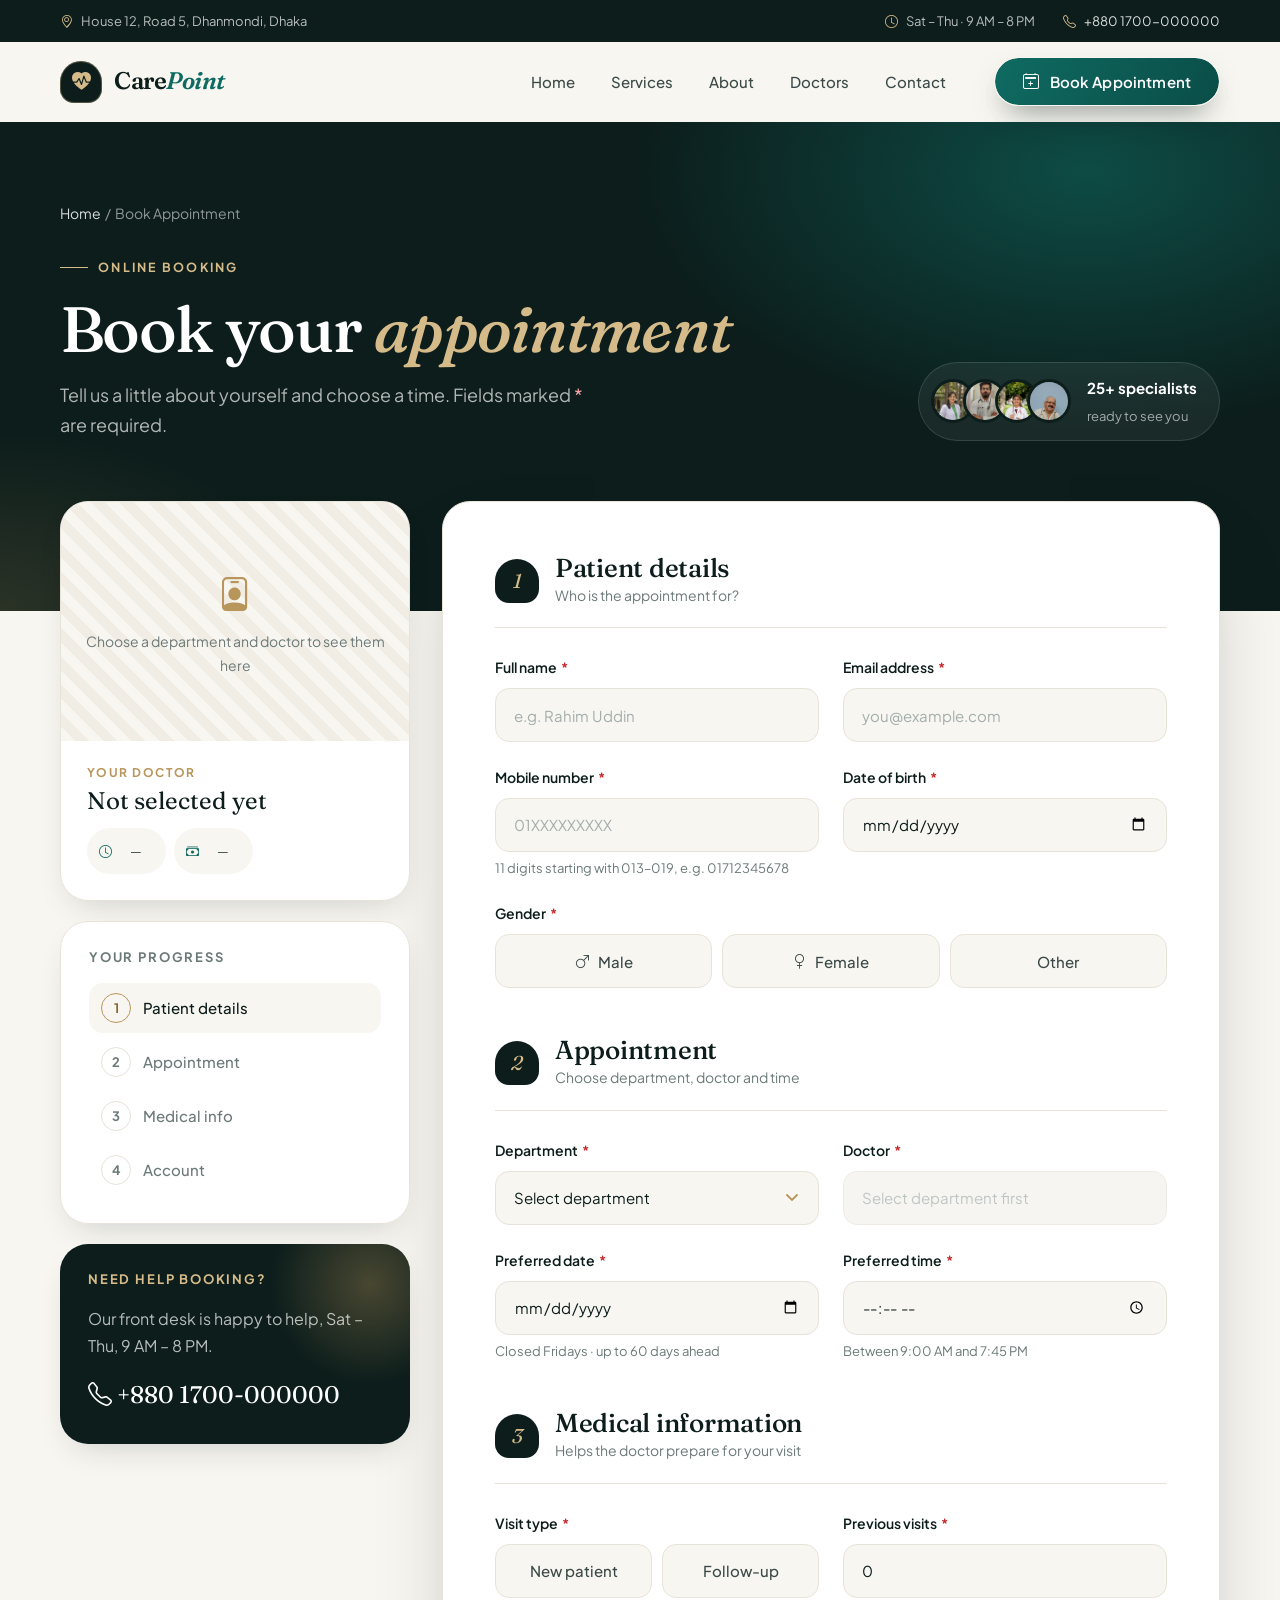
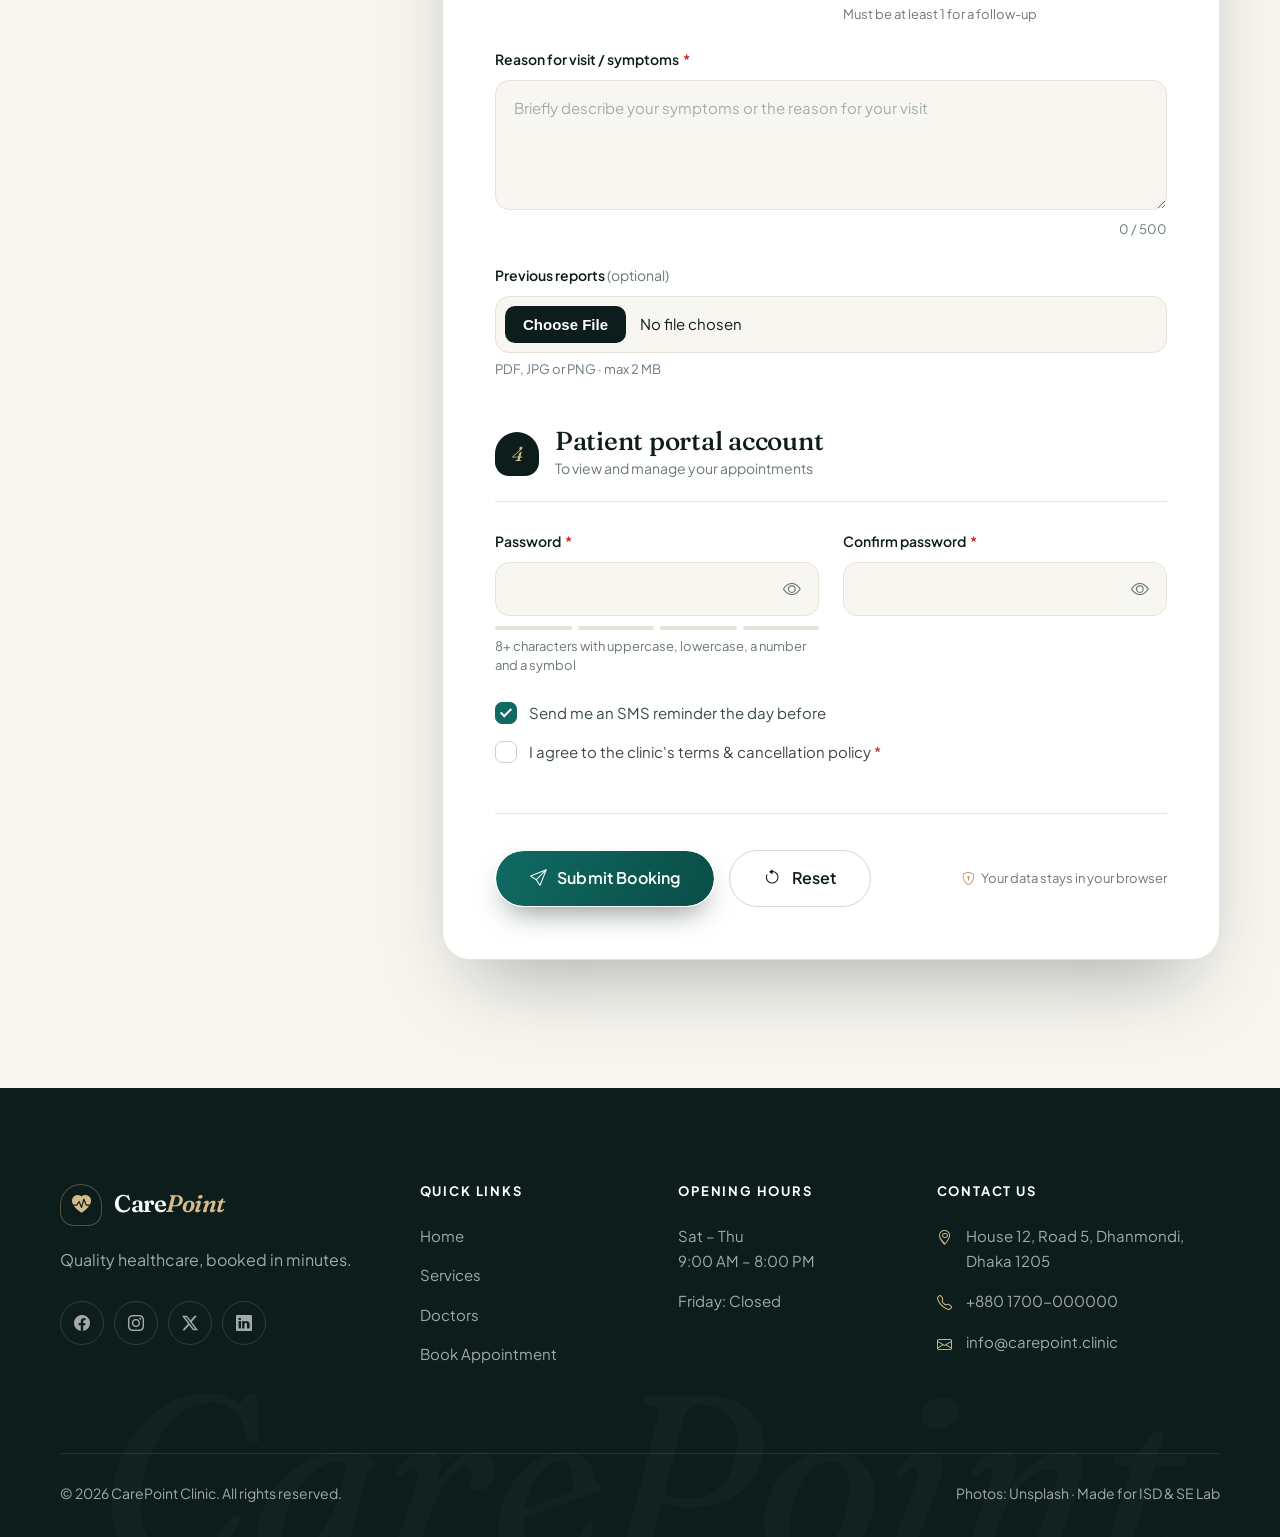
==== book.html @ 2cd85287 "Doctor Image section hero banner dr image add card hover animation change" ====
<!DOCTYPE html>
<html lang="en" class="no-js">
<head>
  <meta charset="UTF-8">
  <meta name="viewport" content="width=device-width, initial-scale=1.0">
  <title>Book an Appointment | CarePoint Clinic</title>
  <meta name="description" content="Book a doctor appointment at CarePoint Clinic.">
  <link href="assets/fonts/fonts.css" rel="stylesheet">
  <link href="assets/icons/bootstrap-icons.min.css" rel="stylesheet">
  <link href="css/style.css" rel="stylesheet">
</head>
<body>

  <!-- Top info bar -->
  <div class="topbar">
    <div class="container">
      <span class="topbar-left"><i class="bi bi-geo-alt"></i> House 12, Road 5, Dhanmondi, Dhaka</span>
      <div class="topbar-right">
        <span class="hide-sm"><i class="bi bi-clock"></i> Sat – Thu · 9 AM – 8 PM</span>
        <a href="tel:+8801700000000"><span><i class="bi bi-telephone"></i> +880 1700-000000</span></a>
      </div>
    </div>
  </div>

  <!-- Navigation (same as Page 1) -->
  <nav class="nav" aria-label="Main navigation">
    <div class="container">
      <a href="index.html" class="brand"><span class="brand-mark"><i class="bi bi-heart-pulse-fill"></i></span><span>Care<em>Point</em></span></a>
      <button class="nav-toggle" type="button" aria-controls="navMenu" aria-expanded="false" aria-label="Open menu">
        <span></span><span></span><span></span>
      </button>
      <div class="nav-menu" id="navMenu">
        <ul class="nav-links">
          <li><a href="index.html">Home</a></li>
          <li><a href="index.html#services">Services</a></li>
          <li><a href="index.html#about">About</a></li>
          <li><a href="index.html#doctors">Doctors</a></li>
          <li><a href="#contact">Contact</a></li>
        </ul>
        <a href="book.html" class="btn btn-primary" aria-current="page"><i class="bi bi-calendar2-plus"></i> Book Appointment</a>
      </div>
    </div>
  </nav>

  <header class="page-hero">
    <div class="container">
      <div>
        <div class="crumbs"><a href="index.html">Home</a> &nbsp;/&nbsp; Book Appointment</div>
        <span class="eyebrow">Online Booking</span>
        <h1 class="display">Book your <em>appointment</em></h1>
        <p>Tell us a little about yourself and choose a time. Fields marked <span style="color:#f3a5a5">*</span> are required.</p>
      </div>
      <div class="hero-team">
        <div class="avatars">
          <img src="assets/images/dr-ayesha.jpg" alt="" width="44" height="44">
          <img src="assets/images/dr-tanvir.jpg" alt="" width="44" height="44">
          <img src="assets/images/dr-nusrat.jpg" alt="" width="44" height="44">
          <img src="assets/images/dr-mahbub.jpg" alt="" width="44" height="44">
        </div>
        <div><b>25+ specialists</b><small>ready to see you</small></div>
      </div>
    </div>
  </header>

  <main class="booking">
    <div class="container booking-grid">

      <!-- Sidebar -->
      <aside class="aside">
        <!-- Selected doctor preview (updates when a doctor is chosen) -->
        <div class="aside-card doc-preview" id="docPreview" aria-live="polite">
          <div class="pv-photo">
            <img id="pvImg" src="" alt="" hidden>
            <div class="pv-initials" id="pvInitials" hidden></div>
            <div class="pv-empty" id="pvEmpty"><div><i class="bi bi-person-badge"></i>Choose a department and doctor to see them here</div></div>
          </div>
          <div class="pv-body">
            <div class="pv-role" id="pvRole">Your doctor</div>
            <div class="pv-name" id="pvName">Not selected yet</div>
            <div class="pv-meta">
              <span><i class="bi bi-clock"></i><span id="pvDur">—</span></span>
              <span><i class="bi bi-cash-stack"></i><span id="pvFee">—</span></span>
            </div>
          </div>
        </div>

        <div class="aside-card progress-card">
          <h3>Your progress</h3>
          <ol class="progress-list" id="progress">
            <li data-step="1" class="current"><span class="dot">1</span>Patient details</li>
            <li data-step="2"><span class="dot">2</span>Appointment</li>
            <li data-step="3"><span class="dot">3</span>Medical info</li>
            <li data-step="4"><span class="dot">4</span>Account</li>
          </ol>
        </div>

        <div class="aside-card aside-dark">
          <h3>Need help booking?</h3>
          <p>Our front desk is happy to help, Sat – Thu, 9 AM – 8 PM.</p>
          <a href="tel:+8801700000000"><i class="bi bi-telephone"></i> +880 1700-000000</a>
        </div>
      </aside>

      <div>
        <!-- ===== Success summary (shown after a valid submit) ===== -->
        <section id="successBox" class="form-card success" role="status" aria-live="polite" tabindex="-1">
          <div class="success-head">
            <div class="success-icon"><i class="bi bi-check2-circle"></i></div>
            <div>
              <h2>Appointment request received!</h2>
              <p>Reference <span class="ref" id="refNo"></span> — here is a summary of what you entered.</p>
            </div>
          </div>
          <dl class="summary" id="summaryBody"></dl>
          <div class="success-actions">
            <button type="button" id="newBooking" class="btn btn-primary"><i class="bi bi-plus-lg"></i> Book Another</button>
            <a href="index.html" class="btn btn-secondary">Back to Home</a>
          </div>
        </section>

        <!-- ===== Booking form ===== -->
        <div class="form-card" id="formCard">
          <!-- novalidate: custom JS validation shows inline messages -->
          <form id="bookingForm" novalidate>

            <!-- 1. Patient details -->
            <fieldset class="fieldset" data-step="1">
              <legend class="legend"><span class="legend-num">1</span><span><h2>Patient details</h2><small>Who is the appointment for?</small></span></legend>
              <div class="grid-2">
                <div class="field">
                  <label class="label" for="fullName">Full name <span class="req">*</span></label>
                  <input class="control" type="text" id="fullName" name="fullName" placeholder="e.g. Rahim Uddin" autocomplete="name" aria-describedby="fullName-error">
                  <div class="error-msg" id="fullName-error"></div>
                </div>
                <div class="field">
                  <label class="label" for="email">Email address <span class="req">*</span></label>
                  <input class="control" type="email" id="email" name="email" placeholder="you@example.com" autocomplete="email" aria-describedby="email-error">
                  <div class="error-msg" id="email-error"></div>
                </div>
                <div class="field">
                  <label class="label" for="phone">Mobile number <span class="req">*</span></label>
                  <input class="control" type="tel" id="phone" name="phone" placeholder="01XXXXXXXXX" autocomplete="tel" aria-describedby="phone-hint phone-error">
                  <div class="hint" id="phone-hint">11 digits starting with 013–019, e.g. 01712345678</div>
                  <div class="error-msg" id="phone-error"></div>
                </div>
                <div class="field">
                  <label class="label" for="dob">Date of birth <span class="req">*</span></label>
                  <input class="control" type="date" id="dob" name="dob" aria-describedby="dob-error">
                  <div class="error-msg" id="dob-error"></div>
                </div>
                <div class="field col-full">
                  <span class="label" id="gender-label">Gender <span class="req">*</span></span>
                  <div class="choices" id="gender-group" role="radiogroup" aria-labelledby="gender-label">
                    <div class="choice"><input type="radio" name="gender" id="gMale" value="Male"><label for="gMale"><i class="bi bi-gender-male"></i> Male</label></div>
                    <div class="choice"><input type="radio" name="gender" id="gFemale" value="Female"><label for="gFemale"><i class="bi bi-gender-female"></i> Female</label></div>
                    <div class="choice"><input type="radio" name="gender" id="gOther" value="Other"><label for="gOther">Other</label></div>
                  </div>
                  <div class="error-msg" id="gender-error"></div>
                </div>
              </div>
            </fieldset>

            <!-- 2. Appointment -->
            <fieldset class="fieldset" data-step="2">
              <legend class="legend"><span class="legend-num">2</span><span><h2>Appointment</h2><small>Choose department, doctor and time</small></span></legend>
              <div class="grid-2">
                <div class="field">
                  <label class="label" for="department">Department <span class="req">*</span></label>
                  <select class="control" id="department" name="department" aria-describedby="department-error">
                    <option value="">Select department</option>
                    <option value="general">General Medicine</option>
                    <option value="dental">Dental Care</option>
                    <option value="pediatrics">Pediatrics</option>
                    <option value="cardiology">Cardiology</option>
                    <option value="eye">Eye Care</option>
                    <option value="ortho">Orthopedics</option>
                  </select>
                  <div class="error-msg" id="department-error"></div>
                </div>
                <div class="field">
                  <label class="label" for="doctor">Doctor <span class="req">*</span></label>
                  <select class="control" id="doctor" name="doctor" disabled aria-describedby="doctor-error">
                    <option value="">Select department first</option>
                  </select>
                  <div class="error-msg" id="doctor-error"></div>
                </div>
                <div class="field">
                  <label class="label" for="apptDate">Preferred date <span class="req">*</span></label>
                  <input class="control" type="date" id="apptDate" name="apptDate" aria-describedby="apptDate-hint apptDate-error">
                  <div class="hint" id="apptDate-hint">Closed Fridays · up to 60 days ahead</div>
                  <div class="error-msg" id="apptDate-error"></div>
                </div>
                <div class="field">
                  <label class="label" for="apptTime">Preferred time <span class="req">*</span></label>
                  <input class="control" type="time" id="apptTime" name="apptTime" min="09:00" max="19:45" step="900" aria-describedby="apptTime-hint apptTime-error">
                  <div class="hint" id="apptTime-hint">Between 9:00 AM and 7:45 PM</div>
                  <div class="error-msg" id="apptTime-error"></div>
                </div>
              </div>
            </fieldset>

            <!-- 3. Medical info -->
            <fieldset class="fieldset" data-step="3">
              <legend class="legend"><span class="legend-num">3</span><span><h2>Medical information</h2><small>Helps the doctor prepare for your visit</small></span></legend>
              <div class="grid-2">
                <div class="field">
                  <span class="label" id="visitType-label">Visit type <span class="req">*</span></span>
                  <div class="choices" id="visitType-group" role="radiogroup" aria-labelledby="visitType-label">
                    <div class="choice"><input type="radio" name="visitType" id="vNew" value="New patient"><label for="vNew">New patient</label></div>
                    <div class="choice"><input type="radio" name="visitType" id="vFollow" value="Follow-up"><label for="vFollow">Follow-up</label></div>
                  </div>
                  <div class="error-msg" id="visitType-error"></div>
                </div>
                <div class="field">
                  <label class="label" for="prevVisits">Previous visits <span class="req">*</span></label>
                  <input class="control" type="number" id="prevVisits" name="prevVisits" min="0" max="100" step="1" value="0" inputmode="numeric" aria-describedby="prevVisits-hint prevVisits-error">
                  <div class="hint" id="prevVisits-hint">Must be at least 1 for a follow-up</div>
                  <div class="error-msg" id="prevVisits-error"></div>
                </div>
                <div class="field col-full">
                  <label class="label" for="symptoms">Reason for visit / symptoms <span class="req">*</span></label>
                  <textarea class="control" id="symptoms" name="symptoms" rows="4" maxlength="500" placeholder="Briefly describe your symptoms or the reason for your visit" aria-describedby="symptoms-error"></textarea>
                  <div class="row-between">
                    <div class="error-msg" id="symptoms-error"></div>
                    <span class="counter" id="symptomsCount">0 / 500</span>
                  </div>
                </div>
                <div class="field col-full">
                  <label class="label" for="reports">Previous reports <span class="opt">(optional)</span></label>
                  <input class="control" type="file" id="reports" name="reports" accept=".pdf,.jpg,.jpeg,.png" aria-describedby="reports-hint reports-error">
                  <div class="hint" id="reports-hint">PDF, JPG or PNG · max 2 MB</div>
                  <div class="error-msg" id="reports-error"></div>
                </div>
              </div>
            </fieldset>

            <!-- 4. Account -->
            <fieldset class="fieldset" data-step="4">
              <legend class="legend"><span class="legend-num">4</span><span><h2>Patient portal account</h2><small>To view and manage your appointments</small></span></legend>
              <div class="grid-2">
                <div class="field">
                  <label class="label" for="password">Password <span class="req">*</span></label>
                  <div class="input-wrap">
                    <input class="control" type="password" id="password" name="password" autocomplete="new-password" aria-describedby="strengthText password-error">
                    <button class="pw-toggle" type="button" data-target="password" aria-label="Show password"><i class="bi bi-eye"></i></button>
                  </div>
                  <div class="meter" aria-hidden="true"><span></span><span></span><span></span><span></span></div>
                  <div class="hint" id="strengthText">8+ characters with uppercase, lowercase, a number and a symbol</div>
                  <div class="error-msg" id="password-error"></div>
                </div>
                <div class="field">
                  <label class="label" for="confirmPassword">Confirm password <span class="req">*</span></label>
                  <div class="input-wrap">
                    <input class="control" type="password" id="confirmPassword" name="confirmPassword" autocomplete="new-password" aria-describedby="confirmPassword-error">
                    <button class="pw-toggle" type="button" data-target="confirmPassword" aria-label="Show password"><i class="bi bi-eye"></i></button>
                  </div>
                  <div class="error-msg" id="confirmPassword-error"></div>
                </div>
                <div class="field col-full">
                  <label class="check"><input type="checkbox" id="smsReminder" name="smsReminder" checked> Send me an SMS reminder the day before</label>
                  <label class="check"><input type="checkbox" id="terms" name="terms" aria-describedby="terms-error"> <span>I agree to the clinic's terms &amp; cancellation policy <span class="req" style="color:var(--danger)">*</span></span></label>
                  <div class="error-msg" id="terms-error"></div>
                </div>
              </div>
            </fieldset>

            <div class="form-actions">
              <button type="submit" class="btn btn-primary btn-lg"><i class="bi bi-send"></i> Submit Booking</button>
              <button type="reset" class="btn btn-secondary btn-lg"><i class="bi bi-arrow-counterclockwise"></i> Reset</button>
              <span class="note"><i class="bi bi-shield-lock"></i> Your data stays in your browser</span>
            </div>
          </form>
        </div>
      </div>
    </div>
  </main>

  <footer id="contact" class="footer">
    <div class="container">
      <div class="footer-grid">
        <div>
          <a href="index.html" class="brand"><span class="brand-mark"><i class="bi bi-heart-pulse-fill"></i></span><span>Care<em style="color:var(--gold-2)">Point</em></span></a>
          <p>Quality healthcare, booked in minutes.</p>
          <div class="social">
            <a href="https://facebook.com" target="_blank" rel="noopener" aria-label="Facebook"><i class="bi bi-facebook"></i></a>
            <a href="https://instagram.com" target="_blank" rel="noopener" aria-label="Instagram"><i class="bi bi-instagram"></i></a>
            <a href="https://x.com" target="_blank" rel="noopener" aria-label="X (Twitter)"><i class="bi bi-twitter-x"></i></a>
            <a href="https://linkedin.com" target="_blank" rel="noopener" aria-label="LinkedIn"><i class="bi bi-linkedin"></i></a>
          </div>
        </div>
        <div>
          <h4>Quick Links</h4>
          <ul>
            <li><a href="index.html">Home</a></li>
            <li><a href="index.html#services">Services</a></li>
            <li><a href="index.html#doctors">Doctors</a></li>
            <li><a href="book.html">Book Appointment</a></li>
          </ul>
        </div>
        <div>
          <h4>Opening Hours</h4>
          <ul>
            <li>Sat – Thu<br>9:00 AM – 8:00 PM</li>
            <li>Friday: Closed</li>
          </ul>
        </div>
        <div>
          <h4>Contact Us</h4>
          <ul class="contact-list">
            <li><i class="bi bi-geo-alt"></i><span>House 12, Road 5, Dhanmondi, Dhaka 1205</span></li>
            <li><i class="bi bi-telephone"></i><a href="tel:+8801700000000">+880 1700-000000</a></li>
            <li><i class="bi bi-envelope"></i><a href="mailto:info@carepoint.clinic">info@carepoint.clinic</a></li>
          </ul>
        </div>
      </div>
      <div class="footer-bottom">
        <span>&copy; <span id="year"></span> CarePoint Clinic. All rights reserved.</span>
        <span>Photos: Unsplash · Made for ISD &amp; SE Lab</span>
      </div>
    </div>
  </footer>

  <script src="js/main.js"></script>
  <script src="js/booking.js"></script>
</body>
</html>
---- assets/fonts/fonts.css ----
/* Self-hosted fonts (work offline) */
@font-face { font-family: "Fraunces"; font-style: normal; font-weight: 100 900; font-display: swap; src: url("fraunces-latin-wght-normal.woff2") format("woff2"); }
@font-face { font-family: "Fraunces"; font-style: italic; font-weight: 100 900; font-display: swap; src: url("fraunces-latin-wght-italic.woff2") format("woff2"); }
@font-face { font-family: "Plus Jakarta Sans"; font-weight: 400; font-display: swap; src: url("plus-jakarta-sans-latin-400-normal.woff2") format("woff2"); }
@font-face { font-family: "Plus Jakarta Sans"; font-weight: 500; font-display: swap; src: url("plus-jakarta-sans-latin-500-normal.woff2") format("woff2"); }
@font-face { font-family: "Plus Jakarta Sans"; font-weight: 600; font-display: swap; src: url("plus-jakarta-sans-latin-600-normal.woff2") format("woff2"); }
@font-face { font-family: "Plus Jakarta Sans"; font-weight: 700; font-display: swap; src: url("plus-jakarta-sans-latin-700-normal.woff2") format("woff2"); }
@font-face { font-family: "Plus Jakarta Sans"; font-weight: 800; font-display: swap; src: url("plus-jakarta-sans-latin-800-normal.woff2") format("woff2"); }
---- css/style.css ----
/* ==========================================================================
   CarePoint Clinic — Premium UI
   Breakpoints
     Desktop : ≥ 1024px
     Tablet  : 768px – 1023px
     Mobile  : ≤ 767px
   ========================================================================== */

/* ---------- 1. Design tokens ---------- */
:root {
  --ink: #0c1d1b;          /* deep green-black */
  --ink-2: #3b4a48;
  --muted: #6b7a78;
  --line: #e8e3d9;         /* warm hairline */
  --bg: #f8f6f1;           /* ivory */
  --bg-2: #f1ede4;
  --surface: #ffffff;

  --brand: #0f6b62;        /* emerald */
  --brand-600: #0d5d55;
  --brand-700: #0a4d47;
  --brand-50: #e9f3f1;
  --brand-100: #cfe5e1;
  --gold: #b8955a;         /* champagne gold */
  --gold-2: #d6bb8a;
  --gold-50: #f6efe2;
  --danger: #c62828;
  --danger-50: #fdf1f1;
  --success: #15803d;

  --radius-sm: 10px;
  --radius: 16px;
  --radius-lg: 28px;
  --shadow-sm: 0 1px 2px rgba(12, 29, 27, .06);
  --shadow: 0 14px 34px -14px rgba(12, 29, 27, .20);
  --shadow-lg: 0 40px 80px -30px rgba(12, 29, 27, .35);

  --font: "Plus Jakarta Sans", system-ui, -apple-system, "Segoe UI", sans-serif;
  --font-display: "Fraunces", Georgia, serif;
  --container: 1240px;
  --nav-h: 80px;
  --ease: cubic-bezier(.2, .7, .2, 1);
}

/* ---------- 2. Base ---------- */
*, *::before, *::after { box-sizing: border-box; }
html { scroll-behavior: smooth; scroll-padding-top: calc(var(--nav-h) + 12px); }
body {
  margin: 0; font-family: var(--font); font-size: 16px; line-height: 1.7;
  color: var(--ink-2); background: var(--bg); -webkit-font-smoothing: antialiased; overflow-x: hidden;
}
img { max-width: 100%; display: block; }
a { color: var(--brand); text-decoration: none; }
h1, h2, h3, h4 { color: var(--ink); line-height: 1.15; margin: 0 0 .5em; }
p { margin: 0 0 1em; }
button, input, select, textarea { font: inherit; color: inherit; }
:focus-visible { outline: 3px solid rgba(15, 107, 98, .4); outline-offset: 3px; }
::selection { background: var(--brand); color: #fff; }
.hidden { display: none !important; }

.container { width: 100%; max-width: var(--container); margin: 0 auto; padding: 0 40px; }

.eyebrow {
  display: inline-flex; align-items: center; gap: 10px;
  font-size: 12.5px; font-weight: 700; letter-spacing: .18em; text-transform: uppercase; color: var(--gold);
}
.eyebrow::before { content: ""; width: 28px; height: 1px; background: currentColor; }
.display { font-family: var(--font-display); font-weight: 500; letter-spacing: -.025em; }
.display em { font-style: italic; color: var(--brand); }

.section { padding: 128px 0; }
.section-head { max-width: 760px; margin: 0 auto 64px; text-align: center; }
.section-head h2 { font-size: 50px; margin-top: 16px; }
.section-head p { color: var(--muted); font-size: 18px; margin: 0; }
.section-head.left { text-align: left; margin-left: 0; }

/* scroll reveal */
.reveal { opacity: 0; transform: translateY(28px); transition: opacity .9s var(--ease), transform .9s var(--ease); }
.reveal.in { opacity: 1; transform: none; }
.no-js .reveal { opacity: 1; transform: none; }

/* ---------- 3. Buttons ---------- */
.btn {
  position: relative; display: inline-flex; align-items: center; justify-content: center; gap: 10px;
  padding: 15px 28px; border-radius: 999px; border: 1px solid transparent; overflow: hidden;
  font-weight: 600; font-size: 15px; line-height: 1; cursor: pointer; white-space: nowrap; letter-spacing: .01em;
  transition: transform .35s var(--ease), box-shadow .35s var(--ease), background .3s, color .3s, border-color .3s;
}
.btn i { font-size: 1.05em; transition: transform .35s var(--ease); }
.btn:hover i.bi-arrow-right, .btn:hover i.bi-arrow-up-right { transform: translateX(3px); }
.btn-primary { background: var(--ink); color: #fff; box-shadow: 0 14px 30px -12px rgba(12, 29, 27, .55); }
.btn-primary::before {
  content: ""; position: absolute; inset: 0; border-radius: inherit; z-index: -1;
  background: linear-gradient(120deg, var(--brand) 0%, var(--brand-700) 100%); transition: opacity .35s;
}
.btn-primary { isolation: isolate; background: transparent; }
.btn-primary:hover { transform: translateY(-2px); box-shadow: 0 20px 36px -14px rgba(15, 107, 98, .7); }
.btn-primary:hover::before { opacity: .92; }
.btn-secondary { background: transparent; color: var(--ink); border-color: rgba(12, 29, 27, .18); }
.btn-secondary:hover { background: var(--ink); color: #fff; border-color: var(--ink); transform: translateY(-2px); }
.btn-light { background: #fff; color: var(--ink); }
.btn-light:hover { background: var(--gold-50); transform: translateY(-2px); }
.btn-ghost { background: transparent; color: var(--ink); border-color: var(--line); padding: 12px 20px; font-size: 14px; }
.btn-ghost:hover { background: var(--ink); color: #fff; border-color: var(--ink); }
.btn-lg { padding: 19px 34px; font-size: 16px; }
.btn-block { width: 100%; }

/* ---------- 4. Navbar ---------- */
.topbar { background: var(--ink); color: rgba(255, 255, 255, .7); font-size: 13px; }
.topbar .container { display: flex; justify-content: space-between; align-items: center; height: 42px; gap: 16px; }
.topbar a { color: rgba(255, 255, 255, .85); }
.topbar a:hover { color: #fff; }
.topbar span { display: inline-flex; align-items: center; gap: 8px; }
.topbar i { color: var(--gold-2); }
.topbar-right { display: flex; gap: 28px; }

.nav {
  position: sticky; top: 0; z-index: 100; height: var(--nav-h);
  background: rgba(248, 246, 241, .78); backdrop-filter: saturate(160%) blur(16px);
  -webkit-backdrop-filter: saturate(160%) blur(16px);
  border-bottom: 1px solid transparent; transition: border-color .3s, box-shadow .3s, background .3s;
}
.nav.scrolled { background: rgba(255, 255, 255, .9); border-color: var(--line); box-shadow: 0 10px 30px -20px rgba(12, 29, 27, .3); }
.nav .container { height: 100%; display: flex; align-items: center; justify-content: space-between; gap: 24px; }
.brand { display: flex; align-items: center; gap: 12px; font-family: var(--font-display); font-weight: 600; font-size: 24px; color: var(--ink); letter-spacing: -.02em; }
.brand-mark {
  width: 42px; height: 42px; border-radius: 50% 50% 14px 14px; display: grid; place-items: center; color: var(--gold-2); font-size: 19px;
  background: var(--ink); box-shadow: inset 0 0 0 1px rgba(214, 187, 138, .35);
}
.brand em { font-style: italic; color: var(--brand); }
.nav-menu { display: flex; align-items: center; gap: 32px; }
.nav-links { display: flex; gap: 4px; list-style: none; margin: 0; padding: 0; }
.nav-links a {
  position: relative; display: block; padding: 10px 16px; font-weight: 500; font-size: 15px; color: var(--ink-2); transition: color .2s;
}
.nav-links a::after {
  content: ""; position: absolute; left: 16px; right: 16px; bottom: 4px; height: 1.5px; background: var(--gold);
  transform: scaleX(0); transform-origin: right; transition: transform .35s var(--ease);
}
.nav-links a:hover { color: var(--ink); }
.nav-links a:hover::after, .nav-links a.active::after { transform: scaleX(1); transform-origin: left; }
.nav-links a.active { color: var(--ink); font-weight: 600; }
.nav-toggle {
  display: none; width: 48px; height: 48px; border-radius: 50%; border: 1px solid var(--line); background: #fff;
  align-items: center; justify-content: center; cursor: pointer; flex-direction: column; gap: 5px;
}
.nav-toggle span { display: block; width: 18px; height: 1.5px; background: var(--ink); border-radius: 2px; transition: transform .3s, opacity .3s; }
.nav-toggle[aria-expanded="true"] span:nth-child(1) { transform: translateY(6.5px) rotate(45deg); }
.nav-toggle[aria-expanded="true"] span:nth-child(2) { opacity: 0; }
.nav-toggle[aria-expanded="true"] span:nth-child(3) { transform: translateY(-6.5px) rotate(-45deg); }

/* ---------- 5. Hero ---------- */
.hero { position: relative; overflow: hidden; padding: 72px 0 140px; }
.hero::before {
  content: ""; position: absolute; top: -40px; right: -300px; width: 820px; height: 820px; border-radius: 50%;
  background: radial-gradient(closest-side, rgba(15, 107, 98, .14), transparent 72%); pointer-events: none;
}
.hero-grid { position: relative; z-index: 1; display: grid; grid-template-columns: 1.1fr .9fr; gap: 72px; align-items: center; }
.hero-badge {
  display: inline-flex; align-items: center; gap: 12px; padding: 7px 18px 7px 7px; border-radius: 999px;
  background: #fff; border: 1px solid var(--line); box-shadow: var(--shadow-sm); font-size: 14px; font-weight: 500; margin-bottom: 32px; color: var(--ink-2);
}
.hero-badge b { background: var(--gold-50); color: #8a6a33; padding: 5px 12px; border-radius: 999px; font-size: 11.5px; letter-spacing: .08em; }
.hero h1 { font-size: 76px; line-height: 1.02; margin-bottom: 28px; }
.hero-lead { font-size: 19px; color: var(--muted); max-width: 520px; margin-bottom: 40px; }
.hero-ctas { display: flex; flex-wrap: wrap; gap: 14px; margin-bottom: 56px; }
.hero-trust { display: flex; align-items: center; gap: 18px; padding-top: 32px; border-top: 1px solid var(--line); max-width: 520px; }
.avatars { display: flex; }
.avatars img, .avatars span {
  width: 46px; height: 46px; border-radius: 50%; border: 3px solid var(--bg); margin-left: -12px; object-fit: cover; object-position: top;
}
.avatars :first-child { margin-left: 0; }
.avatars span { display: grid; place-items: center; background: var(--ink); color: var(--gold-2); font-size: 12px; font-weight: 700; }
.hero-trust .stars { color: var(--gold); font-size: 13px; letter-spacing: 3px; }
.hero-trust small { display: block; color: var(--muted); font-size: 14px; }
.hero-trust small b { color: var(--ink); }

/* hero media — arch portrait */
.hero-media { position: relative; justify-self: end; width: 100%; max-width: 480px; }
.arch {
  position: relative; aspect-ratio: 4 / 5; border-radius: 999px 999px 32px 32px; overflow: hidden;
  background: linear-gradient(180deg, #dfe9e6, #cfdcd8); box-shadow: var(--shadow-lg);
}
.arch img { width: 100%; height: 100%; object-fit: cover; object-position: top center; transform: scale(1.02); transition: transform 1.2s var(--ease); }
.hero-media:hover .arch img { transform: scale(1.06); }
.arch-ring {
  position: absolute; inset: -18px -18px 36px 36px; border: 1px solid var(--gold-2); border-radius: 999px 999px 36px 36px; z-index: -1;
}
.hero-dots {
  position: absolute; left: -46px; bottom: 60px; width: 110px; height: 110px; z-index: -1; opacity: .6;
  background-image: radial-gradient(var(--gold) 1.5px, transparent 1.5px); background-size: 14px 14px;
}
.glass {
  position: absolute; display: flex; align-items: center; gap: 14px; padding: 14px 20px 14px 14px; border-radius: 20px;
  background: rgba(255, 255, 255, .82); backdrop-filter: blur(14px); -webkit-backdrop-filter: blur(14px);
  border: 1px solid rgba(255, 255, 255, .9); box-shadow: var(--shadow); font-size: 13px; animation: floaty 7s ease-in-out infinite;
}
.glass i { width: 42px; height: 42px; border-radius: 14px; display: grid; place-items: center; font-size: 19px; flex-shrink: 0; }
.glass b { display: block; color: var(--ink); font-size: 15px; line-height: 1.3; }
.glass small { color: var(--muted); }
.glass-1 { top: 64px; left: -70px; }
.glass-1 i { background: var(--brand); color: #fff; }
.glass-2 { bottom: 110px; right: -52px; animation-delay: -3.5s; }
.glass-2 i { background: var(--gold-50); color: #8a6a33; }
.glass-3 { bottom: -26px; left: 24px; animation-delay: -1.5s; padding: 12px 18px; }
.glass-3 .avatars img { width: 34px; height: 34px; border-width: 2px; margin-left: -10px; }
.glass-3 .avatars img:first-child { margin-left: 0; }
@keyframes floaty { 0%, 100% { transform: translateY(0); } 50% { transform: translateY(-10px); } }

/* ---------- 6. Stats strip ---------- */
.stats { margin-top: -64px; position: relative; z-index: 2; }
.stats-card {
  display: grid; grid-template-columns: repeat(4, 1fr); background: var(--ink); color: #fff; border-radius: var(--radius-lg);
  padding: 44px 20px; box-shadow: var(--shadow-lg); position: relative; overflow: hidden;
}
.stats-card::before {
  content: ""; position: absolute; inset: 0; pointer-events: none;
  background: radial-gradient(500px 220px at 100% 0%, rgba(15, 107, 98, .55), transparent 60%),
              radial-gradient(400px 200px at 0% 100%, rgba(184, 149, 90, .18), transparent 60%);
}
.stat { position: relative; text-align: center; padding: 0 16px; border-right: 1px solid rgba(255, 255, 255, .1); }
.stat:last-child { border-right: 0; }
.stat b { display: block; font-family: var(--font-display); font-size: 48px; font-weight: 500; line-height: 1.05; letter-spacing: -.02em; }
.stat b sup { font-size: .5em; color: var(--gold-2); margin-left: 2px; }
.stat span { color: rgba(255, 255, 255, .6); font-size: 14px; letter-spacing: .02em; }

/* ---------- 7. Service cards ---------- */
.cards { display: grid; grid-template-columns: repeat(3, 1fr); gap: 24px; }
.card {
  position: relative; display: flex; flex-direction: column; background: var(--surface); border: 1px solid var(--line);
  border-radius: var(--radius-lg); padding: 36px; overflow: hidden; isolation: isolate;
  transition: transform .5s var(--ease), box-shadow .5s var(--ease), border-color .4s;
}
.card::before {
  content: ""; position: absolute; inset: 0; z-index: -1; background: var(--ink);
  clip-path: circle(0% at 100% 0%); transition: clip-path .7s var(--ease);
}
.card:hover { transform: translateY(-8px); box-shadow: var(--shadow-lg); border-color: transparent; }
.card:hover::before { clip-path: circle(150% at 100% 0%); }
.card-top { display: flex; justify-content: space-between; align-items: flex-start; margin-bottom: 32px; }
.card-icon {
  width: 64px; height: 64px; border-radius: 50% 50% 18px 18px; display: grid; place-items: center; font-size: 26px;
  background: var(--brand-50); color: var(--brand); transition: background .4s, color .4s;
}
.card-num { font-family: var(--font-display); font-size: 15px; color: var(--muted); letter-spacing: .06em; transition: color .4s; }
.card h3 { font-size: 22px; font-weight: 700; letter-spacing: -.01em; margin-bottom: 10px; transition: color .4s; }
.card p { color: var(--muted); font-size: 15px; flex: 1; margin-bottom: 24px; transition: color .4s; }
.card-meta { display: flex; gap: 18px; font-size: 13px; color: var(--muted); margin-bottom: 26px; padding-top: 20px; border-top: 1px solid var(--line); transition: color .4s, border-color .4s; }
.card-meta i { color: var(--gold); margin-right: 6px; }
.card .btn { align-self: flex-start; }
.card:hover h3, .card:hover .btn-ghost { color: #fff; }
.card:hover p, .card:hover .card-meta, .card:hover .card-num { color: rgba(255, 255, 255, .65); }
.card:hover .card-meta { border-color: rgba(255, 255, 255, .12); }
.card:hover .card-icon { background: var(--gold); color: var(--ink); }
.card:hover .btn-ghost { border-color: rgba(255, 255, 255, .3); }
.card:hover .btn-ghost:hover { background: #fff; color: var(--ink); }

/* ---------- 8. About / Why us ---------- */
.about { display: grid; grid-template-columns: 1fr 1fr; gap: 96px; align-items: center; }
.about-media { position: relative; }
.about-media .photo { border-radius: 32px 32px 32px 200px; overflow: hidden; aspect-ratio: 5 / 6; box-shadow: var(--shadow-lg); }
.about-media .photo img { width: 100%; height: 100%; object-fit: cover; }
.about-badge {
  position: absolute; right: -32px; bottom: 48px; width: 180px; padding: 28px 24px; border-radius: 24px; text-align: center;
  background: var(--gold); color: var(--ink); box-shadow: var(--shadow);
}
.about-badge b { display: block; font-family: var(--font-display); font-size: 52px; font-weight: 500; line-height: 1; }
.about-badge span { font-size: 13px; font-weight: 600; }
.about h2 { font-size: 48px; margin: 16px 0 20px; }
.about-lead { font-size: 18px; color: var(--muted); margin-bottom: 36px; }
.features { list-style: none; margin: 0 0 40px; padding: 0; display: grid; grid-template-columns: 1fr 1fr; gap: 28px 32px; }
.features li { display: flex; gap: 16px; }
.features i {
  width: 48px; height: 48px; flex-shrink: 0; border-radius: 14px; display: grid; place-items: center; font-size: 20px;
  background: #fff; border: 1px solid var(--line); color: var(--brand);
}
.features b { display: block; color: var(--ink); font-size: 16px; margin-bottom: 2px; }
.features span { font-size: 14px; color: var(--muted); line-height: 1.55; }

/* ---------- 9. How it works ---------- */
.dark-section { background: var(--ink); color: rgba(255, 255, 255, .7); position: relative; overflow: hidden; }
.dark-section::before {
  content: ""; position: absolute; top: -300px; left: 50%; width: 900px; height: 600px; transform: translateX(-50%);
  background: radial-gradient(closest-side, rgba(15, 107, 98, .5), transparent 70%); pointer-events: none;
}
.dark-section .section-head h2 { color: #fff; }
.dark-section .section-head p { color: rgba(255, 255, 255, .6); }
.dark-section .container { position: relative; }
.steps { display: grid; grid-template-columns: repeat(3, 1fr); gap: 24px; }
.step {
  position: relative; padding: 40px 36px; border-radius: var(--radius-lg);
  background: rgba(255, 255, 255, .04); border: 1px solid rgba(255, 255, 255, .08); transition: background .4s, border-color .4s, transform .5s var(--ease);
}
.step:hover { background: rgba(255, 255, 255, .07); border-color: rgba(214, 187, 138, .35); transform: translateY(-6px); }
.step-num { font-family: var(--font-display); font-style: italic; font-size: 64px; line-height: 1; color: var(--gold-2); margin-bottom: 28px; }
.step h3 { font-size: 21px; color: #fff; }
.step p { margin: 0; }
.step i { position: absolute; top: 40px; right: 36px; font-size: 26px; color: rgba(255, 255, 255, .25); }

/* ---------- 10. Doctors ---------- */
.doctors-head { display: flex; justify-content: space-between; align-items: flex-end; gap: 32px; margin-bottom: 56px; }
.doctors-head .section-head { margin: 0; }
.doc-grid { display: grid; grid-template-columns: repeat(4, 1fr); gap: 24px; }
.doc {
  display: flex; flex-direction: column; background: #fff; border-radius: var(--radius-lg); overflow: hidden;
  border: 1px solid var(--line); transition: transform .5s var(--ease), box-shadow .5s var(--ease);
}
.doc:hover { transform: translateY(-8px); box-shadow: var(--shadow-lg); }
.doc-photo { position: relative; aspect-ratio: 4 / 5; overflow: hidden; background: var(--bg-2); }
.doc-photo img { width: 100%; height: 100%; object-fit: cover; object-position: top center; transition: transform 1s var(--ease); }
.doc:hover .doc-photo img { transform: scale(1.06); }
.doc-photo::after { content: ""; position: absolute; inset: 55% 0 0; background: linear-gradient(transparent, rgba(12, 29, 27, .55)); }
.doc-rating {
  position: absolute; top: 16px; left: 16px; z-index: 1; display: inline-flex; align-items: center; gap: 6px; padding: 6px 12px; border-radius: 999px;
  background: rgba(255, 255, 255, .9); backdrop-filter: blur(8px); font-size: 13px; font-weight: 700; color: var(--ink);
}
.doc-rating i { color: var(--gold); }
.doc-avail {
  position: absolute; left: 16px; bottom: 16px; z-index: 1; display: inline-flex; align-items: center; gap: 8px;
  color: #fff; font-size: 13px; font-weight: 500;
}
.doc-avail::before { content: ""; width: 8px; height: 8px; border-radius: 50%; background: #4ade80; box-shadow: 0 0 0 4px rgba(74, 222, 128, .25); }
.doc-body { display: flex; flex-direction: column; flex: 1; padding: 24px 24px 26px; }
.doc-role { font-size: 12px; font-weight: 700; letter-spacing: .12em; text-transform: uppercase; color: var(--gold); margin-bottom: 6px; }
.doc h3 { font-family: var(--font-display); font-weight: 500; font-size: 23px; letter-spacing: -.01em; margin-bottom: 6px; }
.doc p { font-size: 14px; color: var(--muted); flex: 1; margin-bottom: 20px; }
.doc .btn { width: 100%; }

/* ---------- 11. CTA band ---------- */
.cta-band {
  position: relative; overflow: hidden; display: grid; grid-template-columns: 1.3fr .7fr; align-items: center; gap: 32px;
  border-radius: 36px; color: #fff; background: var(--brand-700); box-shadow: var(--shadow-lg); min-height: 340px;
}
.cta-band::before {
  content: ""; position: absolute; inset: 0;
  background: radial-gradient(600px 300px at 0% 0%, rgba(214, 187, 138, .25), transparent 60%), linear-gradient(120deg, var(--brand-700), var(--ink));
}
.cta-copy { position: relative; padding: 64px 0 64px 72px; }
.cta-band h2 { color: #fff; font-size: 46px; margin: 16px 0 12px; }
.cta-band p { color: rgba(255, 255, 255, .7); margin: 0 0 32px; font-size: 17px; max-width: 460px; }
.cta-band .eyebrow { color: var(--gold-2); }
.cta-img { position: relative; align-self: end; height: 100%; min-height: 340px; }
.cta-img img { position: absolute; right: 48px; bottom: 0; height: 110%; width: auto; max-width: none; object-fit: cover; border-radius: 999px 999px 0 0; }

/* ---------- 12. Footer ---------- */
.footer { background: var(--ink); color: rgba(255, 255, 255, .62); padding: 96px 0 32px; margin-top: 128px; position: relative; overflow: hidden; }
.footer::before {
  content: "CarePoint"; position: absolute; left: 50%; bottom: -60px; transform: translateX(-50%); white-space: nowrap;
  font-family: var(--font-display); font-style: italic; font-size: 240px; line-height: 1; color: rgba(255, 255, 255, .025); pointer-events: none;
}
.footer .container { position: relative; }
.footer-grid { display: grid; grid-template-columns: 1.5fr 1fr 1fr 1.4fr; gap: 56px; }
.footer .brand { color: #fff; margin-bottom: 20px; }
.footer h4 { color: #fff; font-size: 13px; font-weight: 700; letter-spacing: .14em; text-transform: uppercase; margin-bottom: 24px; }
.footer ul { list-style: none; padding: 0; margin: 0; }
.footer li { margin-bottom: 14px; font-size: 15px; }
.footer a { color: rgba(255, 255, 255, .62); transition: color .2s; }
.footer a:hover { color: var(--gold-2); }
.contact-list li { display: flex; gap: 14px; }
.contact-list i { color: var(--gold-2); margin-top: 2px; }
.social { display: flex; gap: 10px; margin-top: 28px; }
.social a {
  width: 44px; height: 44px; border-radius: 50%; display: grid; place-items: center; font-size: 16px;
  border: 1px solid rgba(255, 255, 255, .14); transition: background .3s, border-color .3s, color .3s, transform .3s var(--ease);
}
.social a:hover { background: var(--gold); border-color: var(--gold); color: var(--ink); transform: translateY(-3px); }
.footer-bottom {
  display: flex; justify-content: space-between; gap: 16px; margin-top: 72px; padding-top: 28px;
  border-top: 1px solid rgba(255, 255, 255, .1); font-size: 14px;
}

/* ==========================================================================
   13. BOOKING PAGE
   ========================================================================== */
.page-hero { position: relative; overflow: hidden; padding: 80px 0 170px; color: #fff; background: var(--ink); }
.page-hero::before {
  content: ""; position: absolute; inset: 0; pointer-events: none;
  background: radial-gradient(700px 400px at 85% 10%, rgba(15, 107, 98, .6), transparent 65%),
              radial-gradient(500px 300px at 0% 100%, rgba(184, 149, 90, .18), transparent 60%);
}
.page-hero .container { position: relative; z-index: 1; display: flex; justify-content: space-between; align-items: flex-end; gap: 40px; }
.crumbs { font-size: 14px; color: rgba(255, 255, 255, .55); margin-bottom: 22px; }
.crumbs a { color: rgba(255, 255, 255, .85); }
.crumbs a:hover { color: var(--gold-2); }
.page-hero h1 { color: #fff; font-size: 64px; margin: 14px 0 14px; }
.page-hero h1 em { color: var(--gold-2); }
.page-hero p { color: rgba(255, 255, 255, .68); font-size: 18px; max-width: 540px; margin: 0; }
.page-hero .eyebrow { color: var(--gold-2); }
.hero-team { display: flex; align-items: center; gap: 16px; padding: 12px 22px 12px 12px; border-radius: 999px; background: rgba(255, 255, 255, .06); border: 1px solid rgba(255, 255, 255, .12); flex-shrink: 0; }
.hero-team .avatars img { border-color: var(--ink); width: 44px; height: 44px; }
.hero-team b { display: block; color: #fff; font-size: 15px; }
.hero-team small { color: rgba(255, 255, 255, .6); font-size: 13px; }

.booking { margin-top: -110px; position: relative; z-index: 2; }
.booking-grid { display: grid; grid-template-columns: 350px 1fr; gap: 32px; align-items: start; }

.aside { position: sticky; top: calc(var(--nav-h) + 24px); display: grid; gap: 20px; }
.aside-card { background: #fff; border: 1px solid var(--line); border-radius: var(--radius-lg); padding: 28px; box-shadow: var(--shadow); }
.aside-card h3 { font-size: 13px; font-weight: 700; letter-spacing: .14em; text-transform: uppercase; color: var(--muted); margin-bottom: 18px; }

/* selected doctor preview */
.doc-preview { padding: 0; overflow: hidden; }
.doc-preview [hidden] { display: none !important; }
.doc-preview .pv-photo { position: relative; aspect-ratio: 16 / 11; background: var(--bg-2); overflow: hidden; }
.doc-preview .pv-photo img { width: 100%; height: 100%; object-fit: cover; object-position: top; transition: opacity .4s; }
.doc-preview .pv-empty {
  position: absolute; inset: 0; display: grid; place-items: center; text-align: center; color: var(--muted); font-size: 14px; padding: 20px;
  background: repeating-linear-gradient(45deg, var(--bg), var(--bg) 10px, var(--bg-2) 10px, var(--bg-2) 20px);
}
.doc-preview .pv-empty i { display: block; font-size: 34px; color: var(--gold); margin-bottom: 8px; }
.doc-preview .pv-initials {
  position: absolute; inset: 0; display: grid; place-items: center; font-family: var(--font-display); font-size: 64px; color: var(--gold-2); background: var(--ink);
}
.doc-preview .pv-body { padding: 22px 26px 26px; }
.doc-preview .pv-role { font-size: 12px; font-weight: 700; letter-spacing: .12em; text-transform: uppercase; color: var(--gold); }
.doc-preview .pv-name { font-family: var(--font-display); font-size: 24px; color: var(--ink); line-height: 1.2; margin: 4px 0 12px; }
.doc-preview .pv-meta { display: flex; flex-wrap: wrap; gap: 8px; }
.doc-preview .pv-meta span { display: inline-flex; align-items: center; gap: 6px; font-size: 13px; padding: 6px 12px; border-radius: 999px; background: var(--bg); color: var(--ink-2); }
.doc-preview .pv-meta i { color: var(--brand); }

.progress-list { list-style: none; padding: 0; margin: 0; display: grid; gap: 4px; }
.progress-list li { display: flex; align-items: center; gap: 12px; padding: 10px 12px; border-radius: 14px; font-size: 15px; font-weight: 500; color: var(--muted); transition: background .25s, color .25s; }
.progress-list .dot {
  width: 30px; height: 30px; border-radius: 50%; border: 1.5px solid var(--line); display: grid; place-items: center;
  font-size: 13px; font-weight: 700; flex-shrink: 0; transition: all .3s var(--ease);
}
.progress-list li.current { background: var(--bg); color: var(--ink); }
.progress-list li.current .dot { border-color: var(--gold); color: #8a6a33; }
.progress-list li.done .dot { background: var(--brand); border-color: var(--brand); color: #fff; }
.progress-list li.done { color: var(--ink); }
.aside-dark { background: var(--ink); color: rgba(255, 255, 255, .7); border: 0; position: relative; overflow: hidden; }
.aside-dark::before { content: ""; position: absolute; right: -60px; top: -60px; width: 200px; height: 200px; border-radius: 50%; background: radial-gradient(closest-side, rgba(184, 149, 90, .35), transparent); }
.aside-dark h3 { color: var(--gold-2); position: relative; }
.aside-dark p { position: relative; }
.aside-dark a { position: relative; color: #fff; font-family: var(--font-display); font-size: 24px; }
.aside-dark a:hover { color: var(--gold-2); }

.form-card { background: #fff; border: 1px solid var(--line); border-radius: var(--radius-lg); box-shadow: var(--shadow-lg); padding: 52px; }
.fieldset { border: 0; padding: 0; margin: 0 0 48px; min-width: 0; }
.fieldset:last-of-type { margin-bottom: 0; }
.legend { display: flex; align-items: center; gap: 16px; width: 100%; padding: 0 0 20px; margin-bottom: 28px; border-bottom: 1px solid var(--line); }
.legend-num {
  width: 44px; height: 44px; border-radius: 50% 50% 14px 14px; display: grid; place-items: center;
  font-family: var(--font-display); font-style: italic; font-size: 20px; background: var(--ink); color: var(--gold-2); flex-shrink: 0;
}
.legend h2 { font-family: var(--font-display); font-weight: 500; font-size: 26px; letter-spacing: -.01em; margin: 0; }
.legend small { display: block; color: var(--muted); font-size: 14px; font-weight: 400; }

.grid-2 { display: grid; grid-template-columns: 1fr 1fr; gap: 24px; }
.col-full { grid-column: 1 / -1; }
.field { display: flex; flex-direction: column; min-width: 0; }
.label { font-size: 14px; font-weight: 600; color: var(--ink); margin-bottom: 8px; }
.label .req { color: var(--danger); margin-left: 2px; }
.label .opt { color: var(--muted); font-weight: 400; }
.hint { font-size: 13px; color: var(--muted); margin-top: 7px; line-height: 1.5; }

.control {
  width: 100%; height: 54px; padding: 0 18px; border: 1px solid var(--line); border-radius: 14px; background: var(--bg);
  font-size: 15px; color: var(--ink); transition: border-color .25s, box-shadow .25s, background .25s; appearance: none; -webkit-appearance: none;
}
.control::placeholder { color: #a3aeac; }
.control:hover { border-color: #d6cfc1; }
.control:focus { outline: none; border-color: var(--brand); background: #fff; box-shadow: 0 0 0 4px rgba(15, 107, 98, .1); }
.control:disabled { background: #f3f1ec; color: #a3aeac; cursor: not-allowed; }
textarea.control { height: auto; min-height: 130px; padding: 15px 18px; resize: vertical; line-height: 1.6; }
select.control {
  padding-right: 46px; cursor: pointer;
  background-image: url("data:image/svg+xml,%3Csvg xmlns='http://www.w3.org/2000/svg' width='12' height='8' viewBox='0 0 12 8'%3E%3Cpath d='M1 1l5 5 5-5' stroke='%23b8955a' stroke-width='1.8' fill='none' stroke-linecap='round'/%3E%3C/svg%3E");
  background-repeat: no-repeat; background-position: right 20px center;
}
input[type="file"].control { padding: 9px; height: auto; }
input[type="file"].control::file-selector-button {
  border: 0; background: var(--ink); color: #fff; font-weight: 600; padding: 10px 18px; border-radius: 10px; margin-right: 14px; cursor: pointer;
}
.control.is-invalid { border-color: var(--danger); background: var(--danger-50); }
.control.is-invalid:focus { box-shadow: 0 0 0 4px rgba(198, 40, 40, .1); }
.control.is-valid { border-color: #9fcac3; background: #fff; }

.input-wrap { position: relative; }
.input-wrap .control { padding-right: 54px; }
.pw-toggle {
  position: absolute; right: 7px; top: 7px; width: 40px; height: 40px; border: 0; background: transparent; border-radius: 10px;
  color: var(--muted); cursor: pointer; font-size: 18px;
}
.pw-toggle:hover { background: var(--brand-50); color: var(--brand); }

/* segmented radio pills */
.choices { display: flex; flex-wrap: wrap; gap: 10px; }
.choice { position: relative; flex: 1 1 0; min-width: 90px; }
.choice input { position: absolute; opacity: 0; inset: 0; cursor: pointer; margin: 0; }
.choice label {
  display: flex; align-items: center; justify-content: center; gap: 8px; height: 54px; padding: 0 14px; border: 1px solid var(--line);
  border-radius: 14px; background: var(--bg); font-weight: 500; font-size: 15px; cursor: pointer; transition: all .25s;
}
.choice input:hover + label { border-color: #d6cfc1; }
.choice input:checked + label { border-color: var(--ink); background: var(--ink); color: #fff; font-weight: 600; }
.choice input:checked + label i { color: var(--gold-2); }
.choice input:focus-visible + label { box-shadow: 0 0 0 4px rgba(15, 107, 98, .2); }
.choices.is-invalid .choice label { border-color: var(--danger); background: var(--danger-50); }

/* checkboxes */
.check { display: flex; align-items: flex-start; gap: 12px; font-size: 15px; cursor: pointer; }
.check + .check { margin-top: 14px; }
.check input { appearance: none; -webkit-appearance: none; width: 22px; height: 22px; flex-shrink: 0; margin: 2px 0 0; border: 1.5px solid #d6cfc1; border-radius: 7px; background: #fff; cursor: pointer; display: grid; place-items: center; transition: all .2s; }
.check input::after { content: ""; width: 6px; height: 11px; border: solid #fff; border-width: 0 2.5px 2.5px 0; transform: rotate(45deg) scale(0); margin-top: -2px; transition: transform .15s; }
.check input:checked { background: var(--brand); border-color: var(--brand); }
.check input:checked::after { transform: rotate(45deg) scale(1); }
.check input.is-invalid { border-color: var(--danger); background: var(--danger-50); }

/* error messages — shown next to each field */
.error-msg { display: none; align-items: flex-start; gap: 6px; color: var(--danger); font-size: 13px; font-weight: 500; margin-top: 8px; line-height: 1.45; }
.error-msg.show { display: flex; animation: shake .3s ease; }
.error-msg.show::before { content: "\F333"; font-family: "bootstrap-icons"; font-size: 14px; line-height: 1.3; }
@keyframes shake { 0%, 100% { transform: translateX(0); } 25% { transform: translateX(-3px); } 75% { transform: translateX(3px); } }

.meter { display: grid; grid-template-columns: repeat(4, 1fr); gap: 6px; margin-top: 10px; }
.meter span { height: 4px; border-radius: 4px; background: var(--line); transition: background .25s; }
.row-between { display: flex; justify-content: space-between; gap: 12px; }
.counter { font-size: 13px; color: var(--muted); margin-top: 8px; white-space: nowrap; margin-left: auto; }

.form-actions { display: flex; align-items: center; gap: 14px; margin-top: 48px; padding-top: 36px; border-top: 1px solid var(--line); }
.form-actions .note { margin-left: auto; font-size: 13px; color: var(--muted); display: flex; align-items: center; gap: 6px; }
.form-actions .note i { color: var(--gold); }

/* success summary */
.success { display: none; }
.success.show { display: block; animation: rise .6s var(--ease); }
@keyframes rise { from { opacity: 0; transform: translateY(16px); } to { opacity: 1; transform: none; } }
.success-head { display: flex; align-items: center; gap: 22px; margin-bottom: 32px; padding-bottom: 28px; border-bottom: 1px solid var(--line); }
.success-icon { width: 76px; height: 76px; border-radius: 50% 50% 20px 20px; background: var(--brand); color: #fff; display: grid; place-items: center; font-size: 36px; flex-shrink: 0; box-shadow: 0 16px 30px -12px rgba(15, 107, 98, .6); }
.success-head h2 { font-family: var(--font-display); font-weight: 500; font-size: 32px; margin-bottom: 4px; }
.success-head p { margin: 0; color: var(--muted); }
.ref { display: inline-block; font-weight: 700; color: var(--ink); background: var(--gold-50); padding: 2px 10px; border-radius: 8px; border: 1px dashed var(--gold-2); }
.summary { display: grid; grid-template-columns: 1fr 1fr; border: 1px solid var(--line); border-radius: var(--radius); overflow: hidden; margin: 0 0 32px; }
.summary div { padding: 16px 22px; border-bottom: 1px solid var(--line); min-width: 0; }
.summary div:nth-child(odd) { border-right: 1px solid var(--line); }
.summary div:nth-child(4n+1), .summary div:nth-child(4n+2) { background: var(--bg); }
.summary dt { font-size: 11.5px; font-weight: 700; text-transform: uppercase; letter-spacing: .1em; color: var(--muted); margin-bottom: 4px; }
.summary dd { margin: 0; color: var(--ink); font-weight: 500; overflow-wrap: anywhere; }
.summary .wide { grid-column: 1 / -1; border-right: 0 !important; }
.success-actions { display: flex; flex-wrap: wrap; gap: 12px; }

/* ==========================================================================
   14. RESPONSIVE
   ========================================================================== */

/* ----- Tablet + Mobile (< 1024px): hamburger navigation ----- */
@media (max-width: 1023px) {
  .nav-toggle { display: inline-flex; }
  .nav-menu {
    position: fixed; top: var(--nav-h); left: 0; right: 0; flex-direction: column; align-items: stretch; gap: 20px;
    padding: 16px 40px 32px; background: #fff; border-bottom: 1px solid var(--line); box-shadow: 0 30px 40px -30px rgba(12, 29, 27, .35);
    transform: translateY(-12px); opacity: 0; visibility: hidden; transition: transform .35s var(--ease), opacity .3s, visibility .3s;
    max-height: calc(100vh - var(--nav-h)); overflow-y: auto;
  }
  .nav-menu.open { transform: none; opacity: 1; visibility: visible; }
  .nav-links { flex-direction: column; gap: 0; }
  .nav-links li { border-bottom: 1px solid var(--line); }
  .nav-links a { padding: 16px 4px; font-size: 17px; }
  .nav-links a::after { display: none; }
  .nav-links a.active { color: var(--brand); }
  .nav-menu .btn { width: 100%; }
  .topbar .topbar-left { display: none; }
  .topbar .container { justify-content: center; }
}

/* ----- Tablet: 768px – 1023px ----- */
@media (min-width: 768px) and (max-width: 1023px) {
  .container { padding: 0 36px; }
  .section { padding: 96px 0; }
  .section-head { margin-bottom: 52px; }
  .section-head h2 { font-size: 42px; }

  .hero { padding: 56px 0 128px; }
  .hero-grid { grid-template-columns: 1fr; gap: 80px; text-align: center; }
  .hero h1 { font-size: 60px; }
  .hero-lead { margin-left: auto; margin-right: auto; }
  .hero-ctas { justify-content: center; }
  .hero-trust { margin: 0 auto; justify-content: center; }
  .hero-media { justify-self: center; max-width: 420px; }
  .glass-1 { left: -80px; }
  .glass-2 { right: -70px; }

  .stats-card { grid-template-columns: repeat(2, 1fr); row-gap: 32px; }
  .stat:nth-child(2) { border-right: 0; }

  .cards { grid-template-columns: repeat(2, 1fr); gap: 20px; }
  .card { padding: 32px; }

  .about { grid-template-columns: 1fr; gap: 72px; }
  .about-media { max-width: 520px; margin: 0 auto; width: 100%; }
  .about-badge { right: -20px; }
  .about h2 { font-size: 42px; }

  .steps { gap: 16px; }
  .step { padding: 32px 24px; }
  .step-num { font-size: 52px; }
  .step i { top: 32px; right: 24px; }

  .doctors-head { flex-direction: column; align-items: flex-start; }
  .doc-grid { grid-template-columns: repeat(2, 1fr); gap: 20px; }

  .cta-band { grid-template-columns: 1.2fr .8fr; }
  .cta-copy { padding: 56px 0 56px 48px; }
  .cta-band h2 { font-size: 36px; }
  .cta-img img { right: 16px; height: 100%; }

  .footer-grid { grid-template-columns: 1fr 1fr; gap: 48px; }
  .footer::before { font-size: 180px; }

  .page-hero { padding: 64px 0 160px; }
  .page-hero .container { flex-direction: column; align-items: flex-start; }
  .page-hero h1 { font-size: 52px; }
  .booking-grid { grid-template-columns: 1fr; }
  .aside { position: static; grid-template-columns: 1fr 1fr; order: 2; }
  .aside .progress-card { display: none; } /* progress is only useful beside the form (desktop) */
  .doc-preview { grid-row: span 2; }
  .form-card { padding: 44px; }
}

/* ----- Mobile: ≤ 767px ----- */
@media (max-width: 767px) {
  :root { --nav-h: 70px; }
  body { font-size: 15px; }
  .container { padding: 0 20px; }
  .section { padding: 80px 0; }
  .section-head { margin-bottom: 40px; }
  .section-head h2 { font-size: 34px; }
  .section-head p { font-size: 16px; }
  .topbar { font-size: 12px; }
  .topbar-right { gap: 16px; }
  .topbar .hide-sm { display: none; }
  .brand { font-size: 21px; }
  .brand-mark { width: 38px; height: 38px; font-size: 17px; }
  .nav-menu { padding: 8px 20px 24px; }

  .hero { padding: 36px 0 112px; }
  .hero-grid { grid-template-columns: 1fr; gap: 64px; }
  .hero-badge { font-size: 12.5px; margin-bottom: 24px; }
  .hero h1 { font-size: 44px; }
  .hero-lead { font-size: 16.5px; margin-bottom: 32px; }
  .hero-ctas { flex-direction: column; margin-bottom: 36px; }
  .hero-ctas .btn { width: 100%; }
  .hero-trust { padding-top: 24px; }
  .hero-media { max-width: 340px; justify-self: center; }
  .arch-ring { inset: -12px -12px 28px 28px; }
  .hero-dots { display: none; }
  .glass { padding: 10px 14px 10px 10px; border-radius: 16px; }
  .glass i { width: 34px; height: 34px; font-size: 16px; border-radius: 11px; }
  .glass b { font-size: 13px; }
  .glass small { font-size: 11.5px; }
  .glass-1 { top: 36px; left: -14px; }
  .glass-2 { bottom: 92px; right: -14px; }
  .glass-3 { display: none; }

  .stats { margin-top: -56px; }
  .stats-card { grid-template-columns: repeat(2, 1fr); row-gap: 28px; padding: 32px 8px; border-radius: 22px; }
  .stat { padding: 0 8px; }
  .stat:nth-child(2) { border-right: 0; }
  .stat b { font-size: 36px; }
  .stat span { font-size: 13px; }

  .cards { grid-template-columns: 1fr; gap: 16px; }
  .card { padding: 28px; }
  .card-top { margin-bottom: 24px; }
  .card .btn { width: 100%; }

  .about { grid-template-columns: 1fr; gap: 56px; }
  .about-media .photo { border-radius: 24px 24px 24px 120px; }
  .about-badge { right: 12px; bottom: -28px; width: 150px; padding: 20px 16px; }
  .about-badge b { font-size: 40px; }
  .about h2 { font-size: 34px; }
  .about-lead { font-size: 16px; }
  .features { grid-template-columns: 1fr; gap: 20px; }
  .about .btn { width: 100%; }

  .steps { grid-template-columns: 1fr; gap: 16px; }
  .step { padding: 30px 26px; }
  .step-num { font-size: 48px; margin-bottom: 20px; }

  .doctors-head { flex-direction: column; align-items: flex-start; margin-bottom: 36px; }
  .doctors-head .btn { width: 100%; }
  /* swipeable doctor carousel on phones */
  .doc-grid {
    display: grid; grid-auto-flow: column; grid-template-columns: none; grid-auto-columns: 78%; gap: 16px;
    overflow-x: auto; scroll-snap-type: x mandatory; margin: 0 -20px; padding: 4px 20px 16px; scrollbar-width: none;
  }
  .doc-grid::-webkit-scrollbar { display: none; }
  .doc { scroll-snap-align: start; }
  .doc:hover { transform: none; }
  .swipe-hint { display: flex !important; }

  .cta-band { grid-template-columns: 1fr; border-radius: 28px; text-align: center; min-height: 0; }
  .cta-copy { padding: 48px 24px 0; }
  .cta-band h2 { font-size: 32px; }
  .cta-band p { margin-left: auto; margin-right: auto; }
  .cta-band .btn { width: 100%; }
  .cta-img { min-height: 280px; }
  .cta-img img { left: 50%; right: auto; transform: translateX(-50%); height: 100%; }

  .footer { padding: 72px 0 28px; margin-top: 88px; }
  .footer::before { font-size: 110px; bottom: -24px; }
  .footer-grid { grid-template-columns: 1fr 1fr; gap: 40px 24px; }
  .footer-grid > :first-child, .footer-grid > :last-child { grid-column: 1 / -1; }
  .footer-bottom { flex-direction: column; text-align: center; margin-top: 48px; }

  .page-hero { padding: 44px 0 140px; }
  .page-hero .container { flex-direction: column; align-items: flex-start; gap: 28px; }
  .page-hero h1 { font-size: 40px; }
  .page-hero p { font-size: 16px; }
  .booking { margin-top: -96px; }
  .booking-grid { grid-template-columns: 1fr; gap: 20px; }
  .aside { position: static; order: 2; }
  .aside .progress-card { display: none; }
  .aside-card { padding: 24px; }
  .form-card { padding: 28px 20px; border-radius: 22px; }
  .legend { gap: 12px; }
  .legend-num { width: 38px; height: 38px; font-size: 17px; }
  .legend h2 { font-size: 21px; }
  .grid-2 { grid-template-columns: 1fr; gap: 20px; }
  .choice { min-width: 0; }
  .form-actions { flex-direction: column-reverse; align-items: stretch; }
  .form-actions .btn { width: 100%; }
  .form-actions .note { margin: 0 auto; }
  .success-head { flex-direction: column; text-align: center; gap: 16px; }
  .summary { grid-template-columns: 1fr; }
  .summary div:nth-child(odd) { border-right: 0; }
  .summary div:nth-child(4n+1), .summary div:nth-child(4n+2) { background: none; }
  .summary div:nth-child(odd) { background: var(--bg); }
  .success-actions .btn { width: 100%; }
}

.swipe-hint { display: none; align-items: center; gap: 8px; font-size: 13px; color: var(--muted); margin-top: 8px; }

@media (prefers-reduced-motion: reduce) {
  *, *::before, *::after { animation: none !important; transition: none !important; scroll-behavior: auto !important; }
  .reveal { opacity: 1; transform: none; }
}
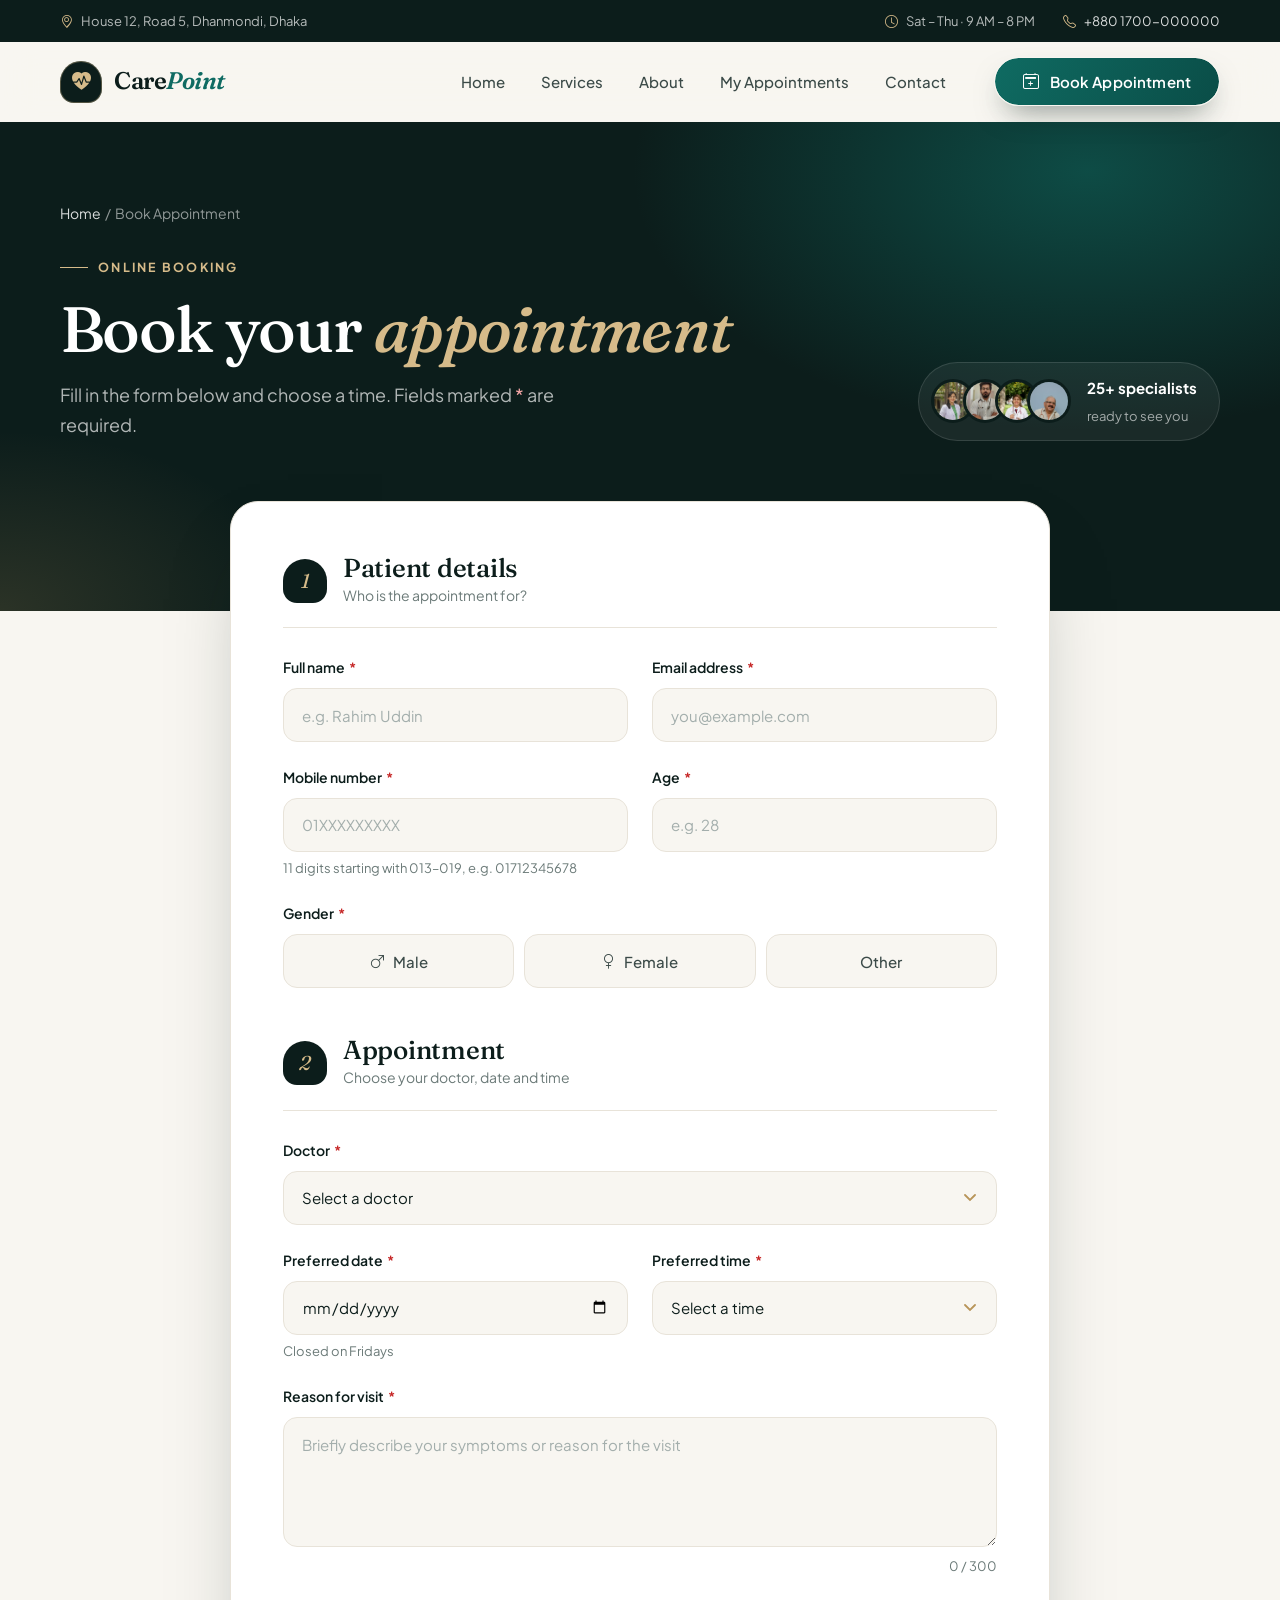
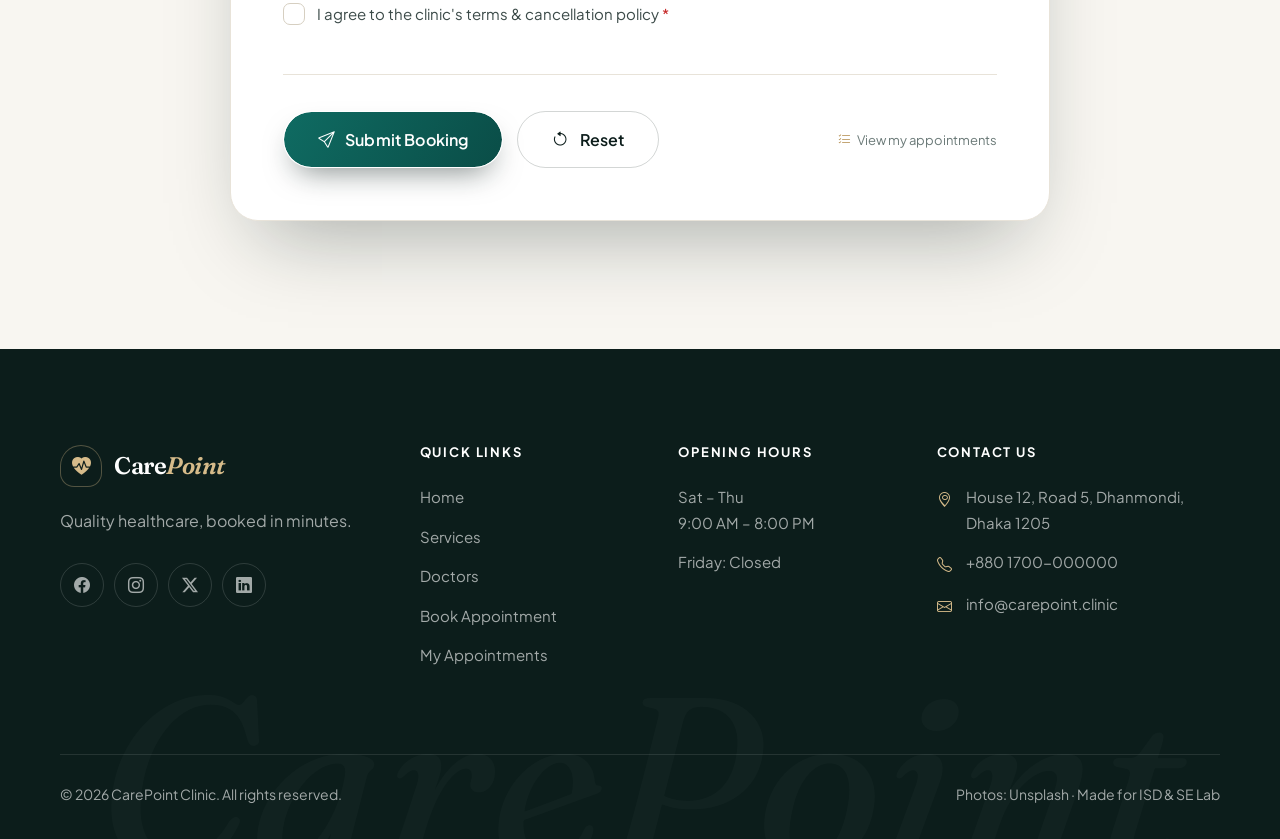
==== commit 2bba3ebc: "Booking page field design and backend" ====
--- a/book.html
+++ b/book.html
@@ -34,7 +34,7 @@
           <li><a href="index.html">Home</a></li>
           <li><a href="index.html#services">Services</a></li>
           <li><a href="index.html#about">About</a></li>
-          <li><a href="index.html#doctors">Doctors</a></li>
+          <li><a href="appointments.html">My Appointments</a></li>
           <li><a href="#contact">Contact</a></li>
         </ul>
         <a href="book.html" class="btn btn-primary" aria-current="page"><i class="bi bi-calendar2-plus"></i> Book Appointment</a>
@@ -48,7 +48,7 @@
         <div class="crumbs"><a href="index.html">Home</a> &nbsp;/&nbsp; Book Appointment</div>
         <span class="eyebrow">Online Booking</span>
         <h1 class="display">Book your <em>appointment</em></h1>
-        <p>Tell us a little about yourself and choose a time. Fields marked <span style="color:#f3a5a5">*</span> are required.</p>
+        <p>Fill in the form below and choose a time. Fields marked <span style="color:#f3a5a5">*</span> are required.</p>
       </div>
       <div class="hero-team">
         <div class="avatars">
@@ -63,215 +63,135 @@
   </header>
 
   <main class="booking">
-    <div class="container booking-grid">
-
-      <!-- Sidebar -->
-      <aside class="aside">
-        <!-- Selected doctor preview (updates when a doctor is chosen) -->
-        <div class="aside-card doc-preview" id="docPreview" aria-live="polite">
-          <div class="pv-photo">
-            <img id="pvImg" src="" alt="" hidden>
-            <div class="pv-initials" id="pvInitials" hidden></div>
-            <div class="pv-empty" id="pvEmpty"><div><i class="bi bi-person-badge"></i>Choose a department and doctor to see them here</div></div>
+    <div class="container booking-single">
+
+      <!-- ===== Success message + summary (shown after a valid submit) ===== -->
+      <section id="successBox" class="form-card success" role="status" aria-live="polite" tabindex="-1">
+        <div class="success-head">
+          <div class="success-icon"><i class="bi bi-check2-circle"></i></div>
+          <div>
+            <h2>Appointment booked!</h2>
+            <p>Reference <span class="ref" id="refNo"></span> — here is a summary of what you entered.</p>
           </div>
-          <div class="pv-body">
-            <div class="pv-role" id="pvRole">Your doctor</div>
-            <div class="pv-name" id="pvName">Not selected yet</div>
-            <div class="pv-meta">
-              <span><i class="bi bi-clock"></i><span id="pvDur">—</span></span>
-              <span><i class="bi bi-cash-stack"></i><span id="pvFee">—</span></span>
+        </div>
+        <dl class="summary" id="summaryBody"></dl>
+        <div class="success-actions">
+          <a href="appointments.html" class="btn btn-primary"><i class="bi bi-list-check"></i> My Appointments</a>
+          <button type="button" id="newBooking" class="btn btn-secondary"><i class="bi bi-plus-lg"></i> Book Another</button>
+        </div>
+      </section>
+
+      <!-- ===== Booking form ===== -->
+      <div class="form-card" id="formCard">
+        <!-- novalidate: our own JS validation shows the error next to each field -->
+        <form id="bookingForm" novalidate>
+
+          <!-- 1. Patient details -->
+          <fieldset class="fieldset">
+            <legend class="legend"><span class="legend-num">1</span><span><h2>Patient details</h2><small>Who is the appointment for?</small></span></legend>
+            <div class="grid-2">
+              <div class="field">
+                <label class="label" for="fullName">Full name <span class="req">*</span></label>
+                <input class="control" type="text" id="fullName" name="fullName" placeholder="e.g. Rahim Uddin" autocomplete="name">
+                <div class="error-msg" id="fullName-error"></div>
+              </div>
+              <div class="field">
+                <label class="label" for="email">Email address <span class="req">*</span></label>
+                <input class="control" type="email" id="email" name="email" placeholder="you@example.com" autocomplete="email">
+                <div class="error-msg" id="email-error"></div>
+              </div>
+              <div class="field">
+                <label class="label" for="phone">Mobile number <span class="req">*</span></label>
+                <input class="control" type="tel" id="phone" name="phone" placeholder="01XXXXXXXXX" autocomplete="tel">
+                <div class="hint">11 digits starting with 013–019, e.g. 01712345678</div>
+                <div class="error-msg" id="phone-error"></div>
+              </div>
+              <div class="field">
+                <label class="label" for="age">Age <span class="req">*</span></label>
+                <input class="control" type="number" id="age" name="age" min="0" max="120" placeholder="e.g. 28">
+                <div class="error-msg" id="age-error"></div>
+              </div>
+              <div class="field col-full">
+                <span class="label" id="gender-label">Gender <span class="req">*</span></span>
+                <div class="choices" id="gender-group" role="radiogroup" aria-labelledby="gender-label">
+                  <div class="choice"><input type="radio" name="gender" id="gMale" value="Male"><label for="gMale"><i class="bi bi-gender-male"></i> Male</label></div>
+                  <div class="choice"><input type="radio" name="gender" id="gFemale" value="Female"><label for="gFemale"><i class="bi bi-gender-female"></i> Female</label></div>
+                  <div class="choice"><input type="radio" name="gender" id="gOther" value="Other"><label for="gOther">Other</label></div>
+                </div>
+                <div class="error-msg" id="gender-error"></div>
+              </div>
             </div>
+          </fieldset>
+
+          <!-- 2. Appointment -->
+          <fieldset class="fieldset">
+            <legend class="legend"><span class="legend-num">2</span><span><h2>Appointment</h2><small>Choose your doctor, date and time</small></span></legend>
+            <div class="grid-2">
+              <div class="field col-full">
+                <label class="label" for="doctor">Doctor <span class="req">*</span></label>
+                <select class="control" id="doctor" name="doctor">
+                  <option value="">Select a doctor</option>
+                  <optgroup label="General Medicine">
+                    <option value="Dr. Ayesha Rahman" data-dept="General Medicine">Dr. Ayesha Rahman — General Medicine</option>
+                    <option value="Dr. Kamal Hossain" data-dept="General Medicine">Dr. Kamal Hossain — General Medicine</option>
+                  </optgroup>
+                  <optgroup label="Dental Care">
+                    <option value="Dr. Tanvir Hasan" data-dept="Dental Care">Dr. Tanvir Hasan — Dental Care</option>
+                    <option value="Dr. Farhana Akter" data-dept="Dental Care">Dr. Farhana Akter — Dental Care</option>
+                  </optgroup>
+                  <optgroup label="Pediatrics (under 18)">
+                    <option value="Dr. Nusrat Jahan" data-dept="Pediatrics">Dr. Nusrat Jahan — Pediatrics</option>
+                    <option value="Dr. Imran Kabir" data-dept="Pediatrics">Dr. Imran Kabir — Pediatrics</option>
+                  </optgroup>
+                  <optgroup label="Cardiology">
+                    <option value="Dr. Mahbub Alam" data-dept="Cardiology">Dr. Mahbub Alam — Cardiology</option>
+                    <option value="Dr. Sharmin Sultana" data-dept="Cardiology">Dr. Sharmin Sultana — Cardiology</option>
+                  </optgroup>
+                  <optgroup label="Eye Care">
+                    <option value="Dr. Rafiq Ahmed" data-dept="Eye Care">Dr. Rafiq Ahmed — Eye Care</option>
+                  </optgroup>
+                  <optgroup label="Orthopedics">
+                    <option value="Dr. Shahid Karim" data-dept="Orthopedics">Dr. Shahid Karim — Orthopedics</option>
+                  </optgroup>
+                </select>
+                <div class="error-msg" id="doctor-error"></div>
+              </div>
+              <div class="field">
+                <label class="label" for="apptDate">Preferred date <span class="req">*</span></label>
+                <input class="control" type="date" id="apptDate" name="apptDate">
+                <div class="hint">Closed on Fridays</div>
+                <div class="error-msg" id="apptDate-error"></div>
+              </div>
+              <div class="field">
+                <label class="label" for="apptTime">Preferred time <span class="req">*</span></label>
+                <select class="control" id="apptTime" name="apptTime">
+                  <option value="">Select a time</option>
+                </select>
+                <div class="error-msg" id="apptTime-error"></div>
+              </div>
+              <div class="field col-full">
+                <label class="label" for="reason">Reason for visit <span class="req">*</span></label>
+                <textarea class="control" id="reason" name="reason" rows="4" maxlength="300" placeholder="Briefly describe your symptoms or reason for the visit"></textarea>
+                <div class="row-between">
+                  <div class="error-msg" id="reason-error"></div>
+                  <span class="counter" id="reasonCount">0 / 300</span>
+                </div>
+              </div>
+              <div class="field col-full">
+                <label class="check"><input type="checkbox" id="terms" name="terms"> <span>I agree to the clinic's terms &amp; cancellation policy <span class="req" style="color:var(--danger)">*</span></span></label>
+                <div class="error-msg" id="terms-error"></div>
+              </div>
+            </div>
+          </fieldset>
+
+          <div class="form-actions">
+            <button type="submit" class="btn btn-primary btn-lg"><i class="bi bi-send"></i> Submit Booking</button>
+            <button type="reset" class="btn btn-secondary btn-lg"><i class="bi bi-arrow-counterclockwise"></i> Reset</button>
+            <a class="note" href="appointments.html"><i class="bi bi-list-check"></i> View my appointments</a>
           </div>
-        </div>
-
-        <div class="aside-card progress-card">
-          <h3>Your progress</h3>
-          <ol class="progress-list" id="progress">
-            <li data-step="1" class="current"><span class="dot">1</span>Patient details</li>
-            <li data-step="2"><span class="dot">2</span>Appointment</li>
-            <li data-step="3"><span class="dot">3</span>Medical info</li>
-            <li data-step="4"><span class="dot">4</span>Account</li>
-          </ol>
-        </div>
-
-        <div class="aside-card aside-dark">
-          <h3>Need help booking?</h3>
-          <p>Our front desk is happy to help, Sat – Thu, 9 AM – 8 PM.</p>
-          <a href="tel:+8801700000000"><i class="bi bi-telephone"></i> +880 1700-000000</a>
-        </div>
-      </aside>
-
-      <div>
-        <!-- ===== Success summary (shown after a valid submit) ===== -->
-        <section id="successBox" class="form-card success" role="status" aria-live="polite" tabindex="-1">
-          <div class="success-head">
-            <div class="success-icon"><i class="bi bi-check2-circle"></i></div>
-            <div>
-              <h2>Appointment request received!</h2>
-              <p>Reference <span class="ref" id="refNo"></span> — here is a summary of what you entered.</p>
-            </div>
-          </div>
-          <dl class="summary" id="summaryBody"></dl>
-          <div class="success-actions">
-            <button type="button" id="newBooking" class="btn btn-primary"><i class="bi bi-plus-lg"></i> Book Another</button>
-            <a href="index.html" class="btn btn-secondary">Back to Home</a>
-          </div>
-        </section>
-
-        <!-- ===== Booking form ===== -->
-        <div class="form-card" id="formCard">
-          <!-- novalidate: custom JS validation shows inline messages -->
-          <form id="bookingForm" novalidate>
-
-            <!-- 1. Patient details -->
-            <fieldset class="fieldset" data-step="1">
-              <legend class="legend"><span class="legend-num">1</span><span><h2>Patient details</h2><small>Who is the appointment for?</small></span></legend>
-              <div class="grid-2">
-                <div class="field">
-                  <label class="label" for="fullName">Full name <span class="req">*</span></label>
-                  <input class="control" type="text" id="fullName" name="fullName" placeholder="e.g. Rahim Uddin" autocomplete="name" aria-describedby="fullName-error">
-                  <div class="error-msg" id="fullName-error"></div>
-                </div>
-                <div class="field">
-                  <label class="label" for="email">Email address <span class="req">*</span></label>
-                  <input class="control" type="email" id="email" name="email" placeholder="you@example.com" autocomplete="email" aria-describedby="email-error">
-                  <div class="error-msg" id="email-error"></div>
-                </div>
-                <div class="field">
-                  <label class="label" for="phone">Mobile number <span class="req">*</span></label>
-                  <input class="control" type="tel" id="phone" name="phone" placeholder="01XXXXXXXXX" autocomplete="tel" aria-describedby="phone-hint phone-error">
-                  <div class="hint" id="phone-hint">11 digits starting with 013–019, e.g. 01712345678</div>
-                  <div class="error-msg" id="phone-error"></div>
-                </div>
-                <div class="field">
-                  <label class="label" for="dob">Date of birth <span class="req">*</span></label>
-                  <input class="control" type="date" id="dob" name="dob" aria-describedby="dob-error">
-                  <div class="error-msg" id="dob-error"></div>
-                </div>
-                <div class="field col-full">
-                  <span class="label" id="gender-label">Gender <span class="req">*</span></span>
-                  <div class="choices" id="gender-group" role="radiogroup" aria-labelledby="gender-label">
-                    <div class="choice"><input type="radio" name="gender" id="gMale" value="Male"><label for="gMale"><i class="bi bi-gender-male"></i> Male</label></div>
-                    <div class="choice"><input type="radio" name="gender" id="gFemale" value="Female"><label for="gFemale"><i class="bi bi-gender-female"></i> Female</label></div>
-                    <div class="choice"><input type="radio" name="gender" id="gOther" value="Other"><label for="gOther">Other</label></div>
-                  </div>
-                  <div class="error-msg" id="gender-error"></div>
-                </div>
-              </div>
-            </fieldset>
-
-            <!-- 2. Appointment -->
-            <fieldset class="fieldset" data-step="2">
-              <legend class="legend"><span class="legend-num">2</span><span><h2>Appointment</h2><small>Choose department, doctor and time</small></span></legend>
-              <div class="grid-2">
-                <div class="field">
-                  <label class="label" for="department">Department <span class="req">*</span></label>
-                  <select class="control" id="department" name="department" aria-describedby="department-error">
-                    <option value="">Select department</option>
-                    <option value="general">General Medicine</option>
-                    <option value="dental">Dental Care</option>
-                    <option value="pediatrics">Pediatrics</option>
-                    <option value="cardiology">Cardiology</option>
-                    <option value="eye">Eye Care</option>
-                    <option value="ortho">Orthopedics</option>
-                  </select>
-                  <div class="error-msg" id="department-error"></div>
-                </div>
-                <div class="field">
-                  <label class="label" for="doctor">Doctor <span class="req">*</span></label>
-                  <select class="control" id="doctor" name="doctor" disabled aria-describedby="doctor-error">
-                    <option value="">Select department first</option>
-                  </select>
-                  <div class="error-msg" id="doctor-error"></div>
-                </div>
-                <div class="field">
-                  <label class="label" for="apptDate">Preferred date <span class="req">*</span></label>
-                  <input class="control" type="date" id="apptDate" name="apptDate" aria-describedby="apptDate-hint apptDate-error">
-                  <div class="hint" id="apptDate-hint">Closed Fridays · up to 60 days ahead</div>
-                  <div class="error-msg" id="apptDate-error"></div>
-                </div>
-                <div class="field">
-                  <label class="label" for="apptTime">Preferred time <span class="req">*</span></label>
-                  <input class="control" type="time" id="apptTime" name="apptTime" min="09:00" max="19:45" step="900" aria-describedby="apptTime-hint apptTime-error">
-                  <div class="hint" id="apptTime-hint">Between 9:00 AM and 7:45 PM</div>
-                  <div class="error-msg" id="apptTime-error"></div>
-                </div>
-              </div>
-            </fieldset>
-
-            <!-- 3. Medical info -->
-            <fieldset class="fieldset" data-step="3">
-              <legend class="legend"><span class="legend-num">3</span><span><h2>Medical information</h2><small>Helps the doctor prepare for your visit</small></span></legend>
-              <div class="grid-2">
-                <div class="field">
-                  <span class="label" id="visitType-label">Visit type <span class="req">*</span></span>
-                  <div class="choices" id="visitType-group" role="radiogroup" aria-labelledby="visitType-label">
-                    <div class="choice"><input type="radio" name="visitType" id="vNew" value="New patient"><label for="vNew">New patient</label></div>
-                    <div class="choice"><input type="radio" name="visitType" id="vFollow" value="Follow-up"><label for="vFollow">Follow-up</label></div>
-                  </div>
-                  <div class="error-msg" id="visitType-error"></div>
-                </div>
-                <div class="field">
-                  <label class="label" for="prevVisits">Previous visits <span class="req">*</span></label>
-                  <input class="control" type="number" id="prevVisits" name="prevVisits" min="0" max="100" step="1" value="0" inputmode="numeric" aria-describedby="prevVisits-hint prevVisits-error">
-                  <div class="hint" id="prevVisits-hint">Must be at least 1 for a follow-up</div>
-                  <div class="error-msg" id="prevVisits-error"></div>
-                </div>
-                <div class="field col-full">
-                  <label class="label" for="symptoms">Reason for visit / symptoms <span class="req">*</span></label>
-                  <textarea class="control" id="symptoms" name="symptoms" rows="4" maxlength="500" placeholder="Briefly describe your symptoms or the reason for your visit" aria-describedby="symptoms-error"></textarea>
-                  <div class="row-between">
-                    <div class="error-msg" id="symptoms-error"></div>
-                    <span class="counter" id="symptomsCount">0 / 500</span>
-                  </div>
-                </div>
-                <div class="field col-full">
-                  <label class="label" for="reports">Previous reports <span class="opt">(optional)</span></label>
-                  <input class="control" type="file" id="reports" name="reports" accept=".pdf,.jpg,.jpeg,.png" aria-describedby="reports-hint reports-error">
-                  <div class="hint" id="reports-hint">PDF, JPG or PNG · max 2 MB</div>
-                  <div class="error-msg" id="reports-error"></div>
-                </div>
-              </div>
-            </fieldset>
-
-            <!-- 4. Account -->
-            <fieldset class="fieldset" data-step="4">
-              <legend class="legend"><span class="legend-num">4</span><span><h2>Patient portal account</h2><small>To view and manage your appointments</small></span></legend>
-              <div class="grid-2">
-                <div class="field">
-                  <label class="label" for="password">Password <span class="req">*</span></label>
-                  <div class="input-wrap">
-                    <input class="control" type="password" id="password" name="password" autocomplete="new-password" aria-describedby="strengthText password-error">
-                    <button class="pw-toggle" type="button" data-target="password" aria-label="Show password"><i class="bi bi-eye"></i></button>
-                  </div>
-                  <div class="meter" aria-hidden="true"><span></span><span></span><span></span><span></span></div>
-                  <div class="hint" id="strengthText">8+ characters with uppercase, lowercase, a number and a symbol</div>
-                  <div class="error-msg" id="password-error"></div>
-                </div>
-                <div class="field">
-                  <label class="label" for="confirmPassword">Confirm password <span class="req">*</span></label>
-                  <div class="input-wrap">
-                    <input class="control" type="password" id="confirmPassword" name="confirmPassword" autocomplete="new-password" aria-describedby="confirmPassword-error">
-                    <button class="pw-toggle" type="button" data-target="confirmPassword" aria-label="Show password"><i class="bi bi-eye"></i></button>
-                  </div>
-                  <div class="error-msg" id="confirmPassword-error"></div>
-                </div>
-                <div class="field col-full">
-                  <label class="check"><input type="checkbox" id="smsReminder" name="smsReminder" checked> Send me an SMS reminder the day before</label>
-                  <label class="check"><input type="checkbox" id="terms" name="terms" aria-describedby="terms-error"> <span>I agree to the clinic's terms &amp; cancellation policy <span class="req" style="color:var(--danger)">*</span></span></label>
-                  <div class="error-msg" id="terms-error"></div>
-                </div>
-              </div>
-            </fieldset>
-
-            <div class="form-actions">
-              <button type="submit" class="btn btn-primary btn-lg"><i class="bi bi-send"></i> Submit Booking</button>
-              <button type="reset" class="btn btn-secondary btn-lg"><i class="bi bi-arrow-counterclockwise"></i> Reset</button>
-              <span class="note"><i class="bi bi-shield-lock"></i> Your data stays in your browser</span>
-            </div>
-          </form>
-        </div>
-      </div>
+        </form>
+      </div>
+
     </div>
   </main>
 
@@ -295,6 +215,7 @@
             <li><a href="index.html#services">Services</a></li>
             <li><a href="index.html#doctors">Doctors</a></li>
             <li><a href="book.html">Book Appointment</a></li>
+            <li><a href="appointments.html">My Appointments</a></li>
           </ul>
         </div>
         <div>
--- a/css/style.css
+++ b/css/style.css
@@ -8,20 +8,20 @@
 
 /* ---------- 1. Design tokens ---------- */
 :root {
-  --ink: #0c1d1b;          /* deep green-black */
+  --ink: #0c1d1b; /* deep green-black */
   --ink-2: #3b4a48;
   --muted: #6b7a78;
-  --line: #e8e3d9;         /* warm hairline */
-  --bg: #f8f6f1;           /* ivory */
+  --line: #e8e3d9; /* warm hairline */
+  --bg: #f8f6f1; /* ivory */
   --bg-2: #f1ede4;
   --surface: #ffffff;
 
-  --brand: #0f6b62;        /* emerald */
+  --brand: #0f6b62; /* emerald */
   --brand-600: #0d5d55;
   --brand-700: #0a4d47;
   --brand-50: #e9f3f1;
   --brand-100: #cfe5e1;
-  --gold: #b8955a;         /* champagne gold */
+  --gold: #b8955a; /* champagne gold */
   --gold-2: #d6bb8a;
   --gold-50: #f6efe2;
   --danger: #c62828;
@@ -31,514 +31,1972 @@
   --radius-sm: 10px;
   --radius: 16px;
   --radius-lg: 28px;
-  --shadow-sm: 0 1px 2px rgba(12, 29, 27, .06);
-  --shadow: 0 14px 34px -14px rgba(12, 29, 27, .20);
-  --shadow-lg: 0 40px 80px -30px rgba(12, 29, 27, .35);
+  --shadow-sm: 0 1px 2px rgba(12, 29, 27, 0.06);
+  --shadow: 0 14px 34px -14px rgba(12, 29, 27, 0.2);
+  --shadow-lg: 0 40px 80px -30px rgba(12, 29, 27, 0.35);
 
   --font: "Plus Jakarta Sans", system-ui, -apple-system, "Segoe UI", sans-serif;
   --font-display: "Fraunces", Georgia, serif;
   --container: 1240px;
   --nav-h: 80px;
-  --ease: cubic-bezier(.2, .7, .2, 1);
+  --ease: cubic-bezier(0.2, 0.7, 0.2, 1);
 }
 
 /* ---------- 2. Base ---------- */
-*, *::before, *::after { box-sizing: border-box; }
-html { scroll-behavior: smooth; scroll-padding-top: calc(var(--nav-h) + 12px); }
+*,
+*::before,
+*::after {
+  box-sizing: border-box;
+}
+html {
+  scroll-behavior: smooth;
+  scroll-padding-top: calc(var(--nav-h) + 12px);
+}
 body {
-  margin: 0; font-family: var(--font); font-size: 16px; line-height: 1.7;
-  color: var(--ink-2); background: var(--bg); -webkit-font-smoothing: antialiased; overflow-x: hidden;
-}
-img { max-width: 100%; display: block; }
-a { color: var(--brand); text-decoration: none; }
-h1, h2, h3, h4 { color: var(--ink); line-height: 1.15; margin: 0 0 .5em; }
-p { margin: 0 0 1em; }
-button, input, select, textarea { font: inherit; color: inherit; }
-:focus-visible { outline: 3px solid rgba(15, 107, 98, .4); outline-offset: 3px; }
-::selection { background: var(--brand); color: #fff; }
-.hidden { display: none !important; }
-
-.container { width: 100%; max-width: var(--container); margin: 0 auto; padding: 0 40px; }
+  margin: 0;
+  font-family: var(--font);
+  font-size: 16px;
+  line-height: 1.7;
+  color: var(--ink-2);
+  background: var(--bg);
+  -webkit-font-smoothing: antialiased;
+  overflow-x: hidden;
+}
+img {
+  max-width: 100%;
+  display: block;
+}
+a {
+  color: var(--brand);
+  text-decoration: none;
+}
+h1,
+h2,
+h3,
+h4 {
+  color: var(--ink);
+  line-height: 1.15;
+  margin: 0 0 0.5em;
+}
+p {
+  margin: 0 0 1em;
+}
+button,
+input,
+select,
+textarea {
+  font: inherit;
+  color: inherit;
+}
+:focus-visible {
+  outline: 3px solid rgba(15, 107, 98, 0.4);
+  outline-offset: 3px;
+}
+::selection {
+  background: var(--brand);
+  color: #fff;
+}
+.hidden {
+  display: none !important;
+}
+
+.container {
+  width: 100%;
+  max-width: var(--container);
+  margin: 0 auto;
+  padding: 0 40px;
+}
 
 .eyebrow {
-  display: inline-flex; align-items: center; gap: 10px;
-  font-size: 12.5px; font-weight: 700; letter-spacing: .18em; text-transform: uppercase; color: var(--gold);
-}
-.eyebrow::before { content: ""; width: 28px; height: 1px; background: currentColor; }
-.display { font-family: var(--font-display); font-weight: 500; letter-spacing: -.025em; }
-.display em { font-style: italic; color: var(--brand); }
-
-.section { padding: 128px 0; }
-.section-head { max-width: 760px; margin: 0 auto 64px; text-align: center; }
-.section-head h2 { font-size: 50px; margin-top: 16px; }
-.section-head p { color: var(--muted); font-size: 18px; margin: 0; }
-.section-head.left { text-align: left; margin-left: 0; }
+  display: inline-flex;
+  align-items: center;
+  gap: 10px;
+  font-size: 12.5px;
+  font-weight: 700;
+  letter-spacing: 0.18em;
+  text-transform: uppercase;
+  color: var(--gold);
+}
+.eyebrow::before {
+  content: "";
+  width: 28px;
+  height: 1px;
+  background: currentColor;
+}
+.display {
+  font-family: var(--font-display);
+  font-weight: 500;
+  letter-spacing: -0.025em;
+}
+.display em {
+  font-style: italic;
+  color: var(--brand);
+}
+
+.section {
+  padding: 128px 0;
+}
+.section-head {
+  max-width: 760px;
+  margin: 0 auto 64px;
+  text-align: center;
+}
+.section-head h2 {
+  font-size: 50px;
+  margin-top: 16px;
+}
+.section-head p {
+  color: var(--muted);
+  font-size: 18px;
+  margin: 0;
+}
+.section-head.left {
+  text-align: left;
+  margin-left: 0;
+}
 
 /* scroll reveal */
-.reveal { opacity: 0; transform: translateY(28px); transition: opacity .9s var(--ease), transform .9s var(--ease); }
-.reveal.in { opacity: 1; transform: none; }
-.no-js .reveal { opacity: 1; transform: none; }
+.reveal {
+  opacity: 0;
+  transform: translateY(28px);
+  transition:
+    opacity 0.9s var(--ease),
+    transform 0.9s var(--ease);
+}
+.reveal.in {
+  opacity: 1;
+  transform: none;
+}
+.no-js .reveal {
+  opacity: 1;
+  transform: none;
+}
 
 /* ---------- 3. Buttons ---------- */
 .btn {
-  position: relative; display: inline-flex; align-items: center; justify-content: center; gap: 10px;
-  padding: 15px 28px; border-radius: 999px; border: 1px solid transparent; overflow: hidden;
-  font-weight: 600; font-size: 15px; line-height: 1; cursor: pointer; white-space: nowrap; letter-spacing: .01em;
-  transition: transform .35s var(--ease), box-shadow .35s var(--ease), background .3s, color .3s, border-color .3s;
-}
-.btn i { font-size: 1.05em; transition: transform .35s var(--ease); }
-.btn:hover i.bi-arrow-right, .btn:hover i.bi-arrow-up-right { transform: translateX(3px); }
-.btn-primary { background: var(--ink); color: #fff; box-shadow: 0 14px 30px -12px rgba(12, 29, 27, .55); }
+  position: relative;
+  display: inline-flex;
+  align-items: center;
+  justify-content: center;
+  gap: 10px;
+  padding: 15px 28px;
+  border-radius: 999px;
+  border: 1px solid transparent;
+  overflow: hidden;
+  font-weight: 600;
+  font-size: 15px;
+  line-height: 1;
+  cursor: pointer;
+  white-space: nowrap;
+  letter-spacing: 0.01em;
+  transition:
+    transform 0.35s var(--ease),
+    box-shadow 0.35s var(--ease),
+    background 0.3s,
+    color 0.3s,
+    border-color 0.3s;
+}
+.btn i {
+  font-size: 1.05em;
+  transition: transform 0.35s var(--ease);
+}
+.btn:hover i.bi-arrow-right,
+.btn:hover i.bi-arrow-up-right {
+  transform: translateX(3px);
+}
+.btn-primary {
+  background: var(--ink);
+  color: #fff;
+  box-shadow: 0 14px 30px -12px rgba(12, 29, 27, 0.55);
+}
 .btn-primary::before {
-  content: ""; position: absolute; inset: 0; border-radius: inherit; z-index: -1;
-  background: linear-gradient(120deg, var(--brand) 0%, var(--brand-700) 100%); transition: opacity .35s;
-}
-.btn-primary { isolation: isolate; background: transparent; }
-.btn-primary:hover { transform: translateY(-2px); box-shadow: 0 20px 36px -14px rgba(15, 107, 98, .7); }
-.btn-primary:hover::before { opacity: .92; }
-.btn-secondary { background: transparent; color: var(--ink); border-color: rgba(12, 29, 27, .18); }
-.btn-secondary:hover { background: var(--ink); color: #fff; border-color: var(--ink); transform: translateY(-2px); }
-.btn-light { background: #fff; color: var(--ink); }
-.btn-light:hover { background: var(--gold-50); transform: translateY(-2px); }
-.btn-ghost { background: transparent; color: var(--ink); border-color: var(--line); padding: 12px 20px; font-size: 14px; }
-.btn-ghost:hover { background: var(--ink); color: #fff; border-color: var(--ink); }
-.btn-lg { padding: 19px 34px; font-size: 16px; }
-.btn-block { width: 100%; }
+  content: "";
+  position: absolute;
+  inset: 0;
+  border-radius: inherit;
+  z-index: -1;
+  background: linear-gradient(120deg, var(--brand) 0%, var(--brand-700) 100%);
+  transition: opacity 0.35s;
+}
+.btn-primary {
+  isolation: isolate;
+  background: transparent;
+}
+.btn-primary:hover {
+  transform: translateY(-2px);
+  box-shadow: 0 20px 36px -14px rgba(15, 107, 98, 0.7);
+}
+.btn-primary:hover::before {
+  opacity: 0.92;
+}
+.btn-secondary {
+  background: transparent;
+  color: var(--ink);
+  border-color: rgba(12, 29, 27, 0.18);
+}
+.btn-secondary:hover {
+  background: var(--ink);
+  color: #fff;
+  border-color: var(--ink);
+  transform: translateY(-2px);
+}
+.btn-light {
+  background: #fff;
+  color: var(--ink);
+}
+.btn-light:hover {
+  background: var(--gold-50);
+  transform: translateY(-2px);
+}
+.btn-ghost {
+  background: transparent;
+  color: var(--ink);
+  border-color: var(--line);
+  padding: 12px 20px;
+  font-size: 14px;
+}
+.btn-ghost:hover {
+  background: var(--ink);
+  color: #fff;
+  border-color: var(--ink);
+}
+.btn-lg {
+  padding: 19px 34px;
+  font-size: 16px;
+}
+.btn-block {
+  width: 100%;
+}
 
 /* ---------- 4. Navbar ---------- */
-.topbar { background: var(--ink); color: rgba(255, 255, 255, .7); font-size: 13px; }
-.topbar .container { display: flex; justify-content: space-between; align-items: center; height: 42px; gap: 16px; }
-.topbar a { color: rgba(255, 255, 255, .85); }
-.topbar a:hover { color: #fff; }
-.topbar span { display: inline-flex; align-items: center; gap: 8px; }
-.topbar i { color: var(--gold-2); }
-.topbar-right { display: flex; gap: 28px; }
+.topbar {
+  background: var(--ink);
+  color: rgba(255, 255, 255, 0.7);
+  font-size: 13px;
+}
+.topbar .container {
+  display: flex;
+  justify-content: space-between;
+  align-items: center;
+  height: 42px;
+  gap: 16px;
+}
+.topbar a {
+  color: rgba(255, 255, 255, 0.85);
+}
+.topbar a:hover {
+  color: #fff;
+}
+.topbar span {
+  display: inline-flex;
+  align-items: center;
+  gap: 8px;
+}
+.topbar i {
+  color: var(--gold-2);
+}
+.topbar-right {
+  display: flex;
+  gap: 28px;
+}
 
 .nav {
-  position: sticky; top: 0; z-index: 100; height: var(--nav-h);
-  background: rgba(248, 246, 241, .78); backdrop-filter: saturate(160%) blur(16px);
+  position: sticky;
+  top: 0;
+  z-index: 100;
+  height: var(--nav-h);
+  background: rgba(248, 246, 241, 0.78);
+  backdrop-filter: saturate(160%) blur(16px);
   -webkit-backdrop-filter: saturate(160%) blur(16px);
-  border-bottom: 1px solid transparent; transition: border-color .3s, box-shadow .3s, background .3s;
-}
-.nav.scrolled { background: rgba(255, 255, 255, .9); border-color: var(--line); box-shadow: 0 10px 30px -20px rgba(12, 29, 27, .3); }
-.nav .container { height: 100%; display: flex; align-items: center; justify-content: space-between; gap: 24px; }
-.brand { display: flex; align-items: center; gap: 12px; font-family: var(--font-display); font-weight: 600; font-size: 24px; color: var(--ink); letter-spacing: -.02em; }
+  border-bottom: 1px solid transparent;
+  transition:
+    border-color 0.3s,
+    box-shadow 0.3s,
+    background 0.3s;
+}
+.nav.scrolled {
+  background: rgba(255, 255, 255, 0.9);
+  border-color: var(--line);
+  box-shadow: 0 10px 30px -20px rgba(12, 29, 27, 0.3);
+}
+.nav .container {
+  height: 100%;
+  display: flex;
+  align-items: center;
+  justify-content: space-between;
+  gap: 24px;
+}
+.brand {
+  display: flex;
+  align-items: center;
+  gap: 12px;
+  font-family: var(--font-display);
+  font-weight: 600;
+  font-size: 24px;
+  color: var(--ink);
+  letter-spacing: -0.02em;
+}
 .brand-mark {
-  width: 42px; height: 42px; border-radius: 50% 50% 14px 14px; display: grid; place-items: center; color: var(--gold-2); font-size: 19px;
-  background: var(--ink); box-shadow: inset 0 0 0 1px rgba(214, 187, 138, .35);
-}
-.brand em { font-style: italic; color: var(--brand); }
-.nav-menu { display: flex; align-items: center; gap: 32px; }
-.nav-links { display: flex; gap: 4px; list-style: none; margin: 0; padding: 0; }
+  width: 42px;
+  height: 42px;
+  border-radius: 50% 50% 14px 14px;
+  display: grid;
+  place-items: center;
+  color: var(--gold-2);
+  font-size: 19px;
+  background: var(--ink);
+  box-shadow: inset 0 0 0 1px rgba(214, 187, 138, 0.35);
+}
+.brand em {
+  font-style: italic;
+  color: var(--brand);
+}
+.nav-menu {
+  display: flex;
+  align-items: center;
+  gap: 32px;
+}
+.nav-links {
+  display: flex;
+  gap: 4px;
+  list-style: none;
+  margin: 0;
+  padding: 0;
+}
 .nav-links a {
-  position: relative; display: block; padding: 10px 16px; font-weight: 500; font-size: 15px; color: var(--ink-2); transition: color .2s;
+  position: relative;
+  display: block;
+  padding: 10px 16px;
+  font-weight: 500;
+  font-size: 15px;
+  color: var(--ink-2);
+  transition: color 0.2s;
 }
 .nav-links a::after {
-  content: ""; position: absolute; left: 16px; right: 16px; bottom: 4px; height: 1.5px; background: var(--gold);
-  transform: scaleX(0); transform-origin: right; transition: transform .35s var(--ease);
-}
-.nav-links a:hover { color: var(--ink); }
-.nav-links a:hover::after, .nav-links a.active::after { transform: scaleX(1); transform-origin: left; }
-.nav-links a.active { color: var(--ink); font-weight: 600; }
+  content: "";
+  position: absolute;
+  left: 16px;
+  right: 16px;
+  bottom: 4px;
+  height: 1.5px;
+  background: var(--gold);
+  transform: scaleX(0);
+  transform-origin: right;
+  transition: transform 0.35s var(--ease);
+}
+.nav-links a:hover {
+  color: var(--ink);
+}
+.nav-links a:hover::after,
+.nav-links a.active::after {
+  transform: scaleX(1);
+  transform-origin: left;
+}
+.nav-links a.active {
+  color: var(--ink);
+  font-weight: 600;
+}
 .nav-toggle {
-  display: none; width: 48px; height: 48px; border-radius: 50%; border: 1px solid var(--line); background: #fff;
-  align-items: center; justify-content: center; cursor: pointer; flex-direction: column; gap: 5px;
-}
-.nav-toggle span { display: block; width: 18px; height: 1.5px; background: var(--ink); border-radius: 2px; transition: transform .3s, opacity .3s; }
-.nav-toggle[aria-expanded="true"] span:nth-child(1) { transform: translateY(6.5px) rotate(45deg); }
-.nav-toggle[aria-expanded="true"] span:nth-child(2) { opacity: 0; }
-.nav-toggle[aria-expanded="true"] span:nth-child(3) { transform: translateY(-6.5px) rotate(-45deg); }
+  display: none;
+  width: 48px;
+  height: 48px;
+  border-radius: 50%;
+  border: 1px solid var(--line);
+  background: #fff;
+  align-items: center;
+  justify-content: center;
+  cursor: pointer;
+  flex-direction: column;
+  gap: 5px;
+}
+.nav-toggle span {
+  display: block;
+  width: 18px;
+  height: 1.5px;
+  background: var(--ink);
+  border-radius: 2px;
+  transition:
+    transform 0.3s,
+    opacity 0.3s;
+}
+.nav-toggle[aria-expanded="true"] span:nth-child(1) {
+  transform: translateY(6.5px) rotate(45deg);
+}
+.nav-toggle[aria-expanded="true"] span:nth-child(2) {
+  opacity: 0;
+}
+.nav-toggle[aria-expanded="true"] span:nth-child(3) {
+  transform: translateY(-6.5px) rotate(-45deg);
+}
 
 /* ---------- 5. Hero ---------- */
-.hero { position: relative; overflow: hidden; padding: 72px 0 140px; }
+.hero {
+  position: relative;
+  overflow: hidden;
+  padding: 72px 0 140px;
+}
 .hero::before {
-  content: ""; position: absolute; top: -40px; right: -300px; width: 820px; height: 820px; border-radius: 50%;
-  background: radial-gradient(closest-side, rgba(15, 107, 98, .14), transparent 72%); pointer-events: none;
-}
-.hero-grid { position: relative; z-index: 1; display: grid; grid-template-columns: 1.1fr .9fr; gap: 72px; align-items: center; }
+  content: "";
+  position: absolute;
+  top: -40px;
+  right: -300px;
+  width: 820px;
+  height: 820px;
+  border-radius: 50%;
+  background: radial-gradient(closest-side, rgba(15, 107, 98, 0.14), transparent 72%);
+  pointer-events: none;
+}
+.hero-grid {
+  position: relative;
+  z-index: 1;
+  display: grid;
+  grid-template-columns: 1.1fr 0.9fr;
+  gap: 72px;
+  align-items: center;
+}
 .hero-badge {
-  display: inline-flex; align-items: center; gap: 12px; padding: 7px 18px 7px 7px; border-radius: 999px;
-  background: #fff; border: 1px solid var(--line); box-shadow: var(--shadow-sm); font-size: 14px; font-weight: 500; margin-bottom: 32px; color: var(--ink-2);
-}
-.hero-badge b { background: var(--gold-50); color: #8a6a33; padding: 5px 12px; border-radius: 999px; font-size: 11.5px; letter-spacing: .08em; }
-.hero h1 { font-size: 76px; line-height: 1.02; margin-bottom: 28px; }
-.hero-lead { font-size: 19px; color: var(--muted); max-width: 520px; margin-bottom: 40px; }
-.hero-ctas { display: flex; flex-wrap: wrap; gap: 14px; margin-bottom: 56px; }
-.hero-trust { display: flex; align-items: center; gap: 18px; padding-top: 32px; border-top: 1px solid var(--line); max-width: 520px; }
-.avatars { display: flex; }
-.avatars img, .avatars span {
-  width: 46px; height: 46px; border-radius: 50%; border: 3px solid var(--bg); margin-left: -12px; object-fit: cover; object-position: top;
-}
-.avatars :first-child { margin-left: 0; }
-.avatars span { display: grid; place-items: center; background: var(--ink); color: var(--gold-2); font-size: 12px; font-weight: 700; }
-.hero-trust .stars { color: var(--gold); font-size: 13px; letter-spacing: 3px; }
-.hero-trust small { display: block; color: var(--muted); font-size: 14px; }
-.hero-trust small b { color: var(--ink); }
+  display: inline-flex;
+  align-items: center;
+  gap: 12px;
+  padding: 7px 18px 7px 7px;
+  border-radius: 999px;
+  background: #fff;
+  border: 1px solid var(--line);
+  box-shadow: var(--shadow-sm);
+  font-size: 14px;
+  font-weight: 500;
+  margin-bottom: 32px;
+  color: var(--ink-2);
+}
+.hero-badge b {
+  background: var(--gold-50);
+  color: #8a6a33;
+  padding: 5px 12px;
+  border-radius: 999px;
+  font-size: 11.5px;
+  letter-spacing: 0.08em;
+}
+.hero h1 {
+  font-size: 76px;
+  line-height: 1.02;
+  margin-bottom: 28px;
+}
+.hero-lead {
+  font-size: 19px;
+  color: var(--muted);
+  max-width: 520px;
+  margin-bottom: 40px;
+}
+.hero-ctas {
+  display: flex;
+  flex-wrap: wrap;
+  gap: 14px;
+  margin-bottom: 56px;
+}
+.hero-trust {
+  display: flex;
+  align-items: center;
+  gap: 18px;
+  padding-top: 32px;
+  border-top: 1px solid var(--line);
+  max-width: 520px;
+}
+.avatars {
+  display: flex;
+}
+.avatars img,
+.avatars span {
+  width: 46px;
+  height: 46px;
+  border-radius: 50%;
+  border: 3px solid var(--bg);
+  margin-left: -12px;
+  object-fit: cover;
+  object-position: top;
+}
+.avatars :first-child {
+  margin-left: 0;
+}
+.avatars span {
+  display: grid;
+  place-items: center;
+  background: var(--ink);
+  color: var(--gold-2);
+  font-size: 12px;
+  font-weight: 700;
+}
+.hero-trust .stars {
+  color: var(--gold);
+  font-size: 13px;
+  letter-spacing: 3px;
+}
+.hero-trust small {
+  display: block;
+  color: var(--muted);
+  font-size: 14px;
+}
+.hero-trust small b {
+  color: var(--ink);
+}
 
 /* hero media — arch portrait */
-.hero-media { position: relative; justify-self: end; width: 100%; max-width: 480px; }
+.hero-media {
+  position: relative;
+  justify-self: end;
+  width: 100%;
+  max-width: 480px;
+}
 .arch {
-  position: relative; aspect-ratio: 4 / 5; border-radius: 999px 999px 32px 32px; overflow: hidden;
-  background: linear-gradient(180deg, #dfe9e6, #cfdcd8); box-shadow: var(--shadow-lg);
-}
-.arch img { width: 100%; height: 100%; object-fit: cover; object-position: top center; transform: scale(1.02); transition: transform 1.2s var(--ease); }
-.hero-media:hover .arch img { transform: scale(1.06); }
+  position: relative;
+  z-index: 1;
+  aspect-ratio: 4 / 5;
+  border-radius: 999px 999px 32px 32px;
+  overflow: hidden;
+  background: linear-gradient(180deg, #dfe9e6, #cfdcd8);
+  box-shadow: var(--shadow-lg);
+}
+.arch img {
+  width: 100%;
+  height: 100%;
+  object-fit: cover;
+  object-position: top center;
+  transform: scale(1.02);
+  transition: transform 1.2s var(--ease);
+}
+.hero-media:hover .arch img {
+  transform: scale(1.06);
+}
+/* gold frame — same shape as the photo, evenly spaced 16px on every side */
 .arch-ring {
-  position: absolute; inset: -18px -18px 36px 36px; border: 1px solid var(--gold-2); border-radius: 999px 999px 36px 36px; z-index: -1;
+  position: absolute;
+  inset: -16px;
+  border: 1px solid var(--gold-2);
+  border-radius: 999px 999px 48px 48px;
+  z-index: 0;
+  pointer-events: none;
 }
 .hero-dots {
-  position: absolute; left: -46px; bottom: 60px; width: 110px; height: 110px; z-index: -1; opacity: .6;
-  background-image: radial-gradient(var(--gold) 1.5px, transparent 1.5px); background-size: 14px 14px;
+  position: absolute;
+  left: -46px;
+  bottom: 60px;
+  width: 110px;
+  height: 110px;
+  z-index: -1;
+  opacity: 0.6;
+  background-image: radial-gradient(var(--gold) 1.5px, transparent 1.5px);
+  background-size: 14px 14px;
 }
 .glass {
-  position: absolute; display: flex; align-items: center; gap: 14px; padding: 14px 20px 14px 14px; border-radius: 20px;
-  background: rgba(255, 255, 255, .82); backdrop-filter: blur(14px); -webkit-backdrop-filter: blur(14px);
-  border: 1px solid rgba(255, 255, 255, .9); box-shadow: var(--shadow); font-size: 13px; animation: floaty 7s ease-in-out infinite;
-}
-.glass i { width: 42px; height: 42px; border-radius: 14px; display: grid; place-items: center; font-size: 19px; flex-shrink: 0; }
-.glass b { display: block; color: var(--ink); font-size: 15px; line-height: 1.3; }
-.glass small { color: var(--muted); }
-.glass-1 { top: 64px; left: -70px; }
-.glass-1 i { background: var(--brand); color: #fff; }
-.glass-2 { bottom: 110px; right: -52px; animation-delay: -3.5s; }
-.glass-2 i { background: var(--gold-50); color: #8a6a33; }
-.glass-3 { bottom: -26px; left: 24px; animation-delay: -1.5s; padding: 12px 18px; }
-.glass-3 .avatars img { width: 34px; height: 34px; border-width: 2px; margin-left: -10px; }
-.glass-3 .avatars img:first-child { margin-left: 0; }
-@keyframes floaty { 0%, 100% { transform: translateY(0); } 50% { transform: translateY(-10px); } }
+  position: absolute;
+  z-index: 2;
+  display: flex;
+  align-items: center;
+  gap: 14px;
+  padding: 14px 20px 14px 14px;
+  border-radius: 20px;
+  background: rgba(255, 255, 255, 0.82);
+  backdrop-filter: blur(14px);
+  -webkit-backdrop-filter: blur(14px);
+  border: 1px solid rgba(255, 255, 255, 0.9);
+  box-shadow: var(--shadow);
+  font-size: 13px;
+  animation: floaty 7s ease-in-out infinite;
+}
+.glass i {
+  width: 42px;
+  height: 42px;
+  border-radius: 14px;
+  display: grid;
+  place-items: center;
+  font-size: 19px;
+  flex-shrink: 0;
+}
+.glass b {
+  display: block;
+  color: var(--ink);
+  font-size: 15px;
+  line-height: 1.3;
+}
+.glass small {
+  color: var(--muted);
+}
+.glass-1 {
+  top: 64px;
+  left: -70px;
+}
+.glass-1 i {
+  background: var(--brand);
+  color: #fff;
+}
+.glass-2 {
+  bottom: 110px;
+  right: -52px;
+  animation-delay: -3.5s;
+}
+.glass-2 i {
+  background: var(--gold-50);
+  color: #8a6a33;
+}
+.glass-3 {
+  bottom: -26px;
+  left: 24px;
+  animation-delay: -1.5s;
+  padding: 12px 18px;
+}
+.glass-3 .avatars img {
+  width: 34px;
+  height: 34px;
+  border-width: 2px;
+  margin-left: -10px;
+}
+.glass-3 .avatars img:first-child {
+  margin-left: 0;
+}
+@keyframes floaty {
+  0%,
+  100% {
+    transform: translateY(0);
+  }
+  50% {
+    transform: translateY(-10px);
+  }
+}
 
 /* ---------- 6. Stats strip ---------- */
-.stats { margin-top: -64px; position: relative; z-index: 2; }
+.stats {
+  margin-top: -64px;
+  position: relative;
+  z-index: 2;
+}
 .stats-card {
-  display: grid; grid-template-columns: repeat(4, 1fr); background: var(--ink); color: #fff; border-radius: var(--radius-lg);
-  padding: 44px 20px; box-shadow: var(--shadow-lg); position: relative; overflow: hidden;
+  display: grid;
+  grid-template-columns: repeat(4, 1fr);
+  background: var(--ink);
+  color: #fff;
+  border-radius: var(--radius-lg);
+  padding: 44px 20px;
+  box-shadow: var(--shadow-lg);
+  position: relative;
+  overflow: hidden;
 }
 .stats-card::before {
-  content: ""; position: absolute; inset: 0; pointer-events: none;
-  background: radial-gradient(500px 220px at 100% 0%, rgba(15, 107, 98, .55), transparent 60%),
-              radial-gradient(400px 200px at 0% 100%, rgba(184, 149, 90, .18), transparent 60%);
-}
-.stat { position: relative; text-align: center; padding: 0 16px; border-right: 1px solid rgba(255, 255, 255, .1); }
-.stat:last-child { border-right: 0; }
-.stat b { display: block; font-family: var(--font-display); font-size: 48px; font-weight: 500; line-height: 1.05; letter-spacing: -.02em; }
-.stat b sup { font-size: .5em; color: var(--gold-2); margin-left: 2px; }
-.stat span { color: rgba(255, 255, 255, .6); font-size: 14px; letter-spacing: .02em; }
+  content: "";
+  position: absolute;
+  inset: 0;
+  pointer-events: none;
+  background:
+    radial-gradient(500px 220px at 100% 0%, rgba(15, 107, 98, 0.55), transparent 60%),
+    radial-gradient(400px 200px at 0% 100%, rgba(184, 149, 90, 0.18), transparent 60%);
+}
+.stat {
+  position: relative;
+  text-align: center;
+  padding: 0 16px;
+  border-right: 1px solid rgba(255, 255, 255, 0.1);
+}
+.stat:last-child {
+  border-right: 0;
+}
+.stat b {
+  display: block;
+  font-family: var(--font-display);
+  font-size: 48px;
+  font-weight: 500;
+  line-height: 1.05;
+  letter-spacing: -0.02em;
+}
+.stat b sup {
+  font-size: 0.5em;
+  color: var(--gold-2);
+  margin-left: 2px;
+}
+.stat span {
+  color: rgba(255, 255, 255, 0.6);
+  font-size: 14px;
+  letter-spacing: 0.02em;
+}
 
 /* ---------- 7. Service cards ---------- */
-.cards { display: grid; grid-template-columns: repeat(3, 1fr); gap: 24px; }
+.cards {
+  display: grid;
+  grid-template-columns: repeat(3, 1fr);
+  gap: 24px;
+}
 .card {
-  position: relative; display: flex; flex-direction: column; background: var(--surface); border: 1px solid var(--line);
-  border-radius: var(--radius-lg); padding: 36px; overflow: hidden; isolation: isolate;
-  transition: transform .5s var(--ease), box-shadow .5s var(--ease), border-color .4s;
+  position: relative;
+  display: flex;
+  flex-direction: column;
+  background: var(--surface);
+  border: 1px solid var(--line);
+  border-radius: var(--radius-lg);
+  padding: 36px;
+  overflow: hidden;
+  isolation: isolate;
+  transition:
+    transform 0.5s var(--ease),
+    box-shadow 0.5s var(--ease),
+    border-color 0.4s;
 }
 .card::before {
-  content: ""; position: absolute; inset: 0; z-index: -1; background: var(--ink);
-  clip-path: circle(0% at 100% 0%); transition: clip-path .7s var(--ease);
-}
-.card:hover { transform: translateY(-8px); box-shadow: var(--shadow-lg); border-color: transparent; }
-.card:hover::before { clip-path: circle(150% at 100% 0%); }
-.card-top { display: flex; justify-content: space-between; align-items: flex-start; margin-bottom: 32px; }
+  content: "";
+  position: absolute;
+  inset: 0;
+  z-index: -1;
+  background: var(--ink);
+  clip-path: circle(0% at 100% 0%);
+  transition: clip-path 0.7s var(--ease);
+}
+.card:hover {
+  transform: translateY(-8px);
+  box-shadow: var(--shadow-lg);
+  border-color: transparent;
+}
+.card:hover::before {
+  clip-path: circle(150% at 100% 0%);
+}
+.card-top {
+  display: flex;
+  justify-content: space-between;
+  align-items: flex-start;
+  margin-bottom: 32px;
+}
 .card-icon {
-  width: 64px; height: 64px; border-radius: 50% 50% 18px 18px; display: grid; place-items: center; font-size: 26px;
-  background: var(--brand-50); color: var(--brand); transition: background .4s, color .4s;
-}
-.card-num { font-family: var(--font-display); font-size: 15px; color: var(--muted); letter-spacing: .06em; transition: color .4s; }
-.card h3 { font-size: 22px; font-weight: 700; letter-spacing: -.01em; margin-bottom: 10px; transition: color .4s; }
-.card p { color: var(--muted); font-size: 15px; flex: 1; margin-bottom: 24px; transition: color .4s; }
-.card-meta { display: flex; gap: 18px; font-size: 13px; color: var(--muted); margin-bottom: 26px; padding-top: 20px; border-top: 1px solid var(--line); transition: color .4s, border-color .4s; }
-.card-meta i { color: var(--gold); margin-right: 6px; }
-.card .btn { align-self: flex-start; }
-.card:hover h3, .card:hover .btn-ghost { color: #fff; }
-.card:hover p, .card:hover .card-meta, .card:hover .card-num { color: rgba(255, 255, 255, .65); }
-.card:hover .card-meta { border-color: rgba(255, 255, 255, .12); }
-.card:hover .card-icon { background: var(--gold); color: var(--ink); }
-.card:hover .btn-ghost { border-color: rgba(255, 255, 255, .3); }
-.card:hover .btn-ghost:hover { background: #fff; color: var(--ink); }
+  width: 64px;
+  height: 64px;
+  border-radius: 50% 50% 18px 18px;
+  display: grid;
+  place-items: center;
+  font-size: 26px;
+  background: var(--brand-50);
+  color: var(--brand);
+  transition:
+    background 0.4s,
+    color 0.4s;
+}
+.card-num {
+  font-family: var(--font-display);
+  font-size: 15px;
+  color: var(--muted);
+  letter-spacing: 0.06em;
+  transition: color 0.4s;
+}
+.card h3 {
+  font-size: 22px;
+  font-weight: 700;
+  letter-spacing: -0.01em;
+  margin-bottom: 10px;
+  transition: color 0.4s;
+}
+.card p {
+  color: var(--muted);
+  font-size: 15px;
+  flex: 1;
+  margin-bottom: 24px;
+  transition: color 0.4s;
+}
+.card-meta {
+  display: flex;
+  gap: 18px;
+  font-size: 13px;
+  color: var(--muted);
+  margin-bottom: 26px;
+  padding-top: 20px;
+  border-top: 1px solid var(--line);
+  transition:
+    color 0.4s,
+    border-color 0.4s;
+}
+.card-meta i {
+  color: var(--gold);
+  margin-right: 6px;
+}
+.card .btn {
+  align-self: flex-start;
+}
+.card:hover h3,
+.card:hover .btn-ghost {
+  color: #fff;
+}
+.card:hover p,
+.card:hover .card-meta,
+.card:hover .card-num {
+  color: rgba(255, 255, 255, 0.65);
+}
+.card:hover .card-meta {
+  border-color: rgba(255, 255, 255, 0.12);
+}
+.card:hover .card-icon {
+  background: var(--gold);
+  color: var(--ink);
+}
+.card:hover .btn-ghost {
+  border-color: rgba(255, 255, 255, 0.3);
+}
+.card:hover .btn-ghost:hover {
+  background: #fff;
+  color: var(--ink);
+}
 
 /* ---------- 8. About / Why us ---------- */
-.about { display: grid; grid-template-columns: 1fr 1fr; gap: 96px; align-items: center; }
-.about-media { position: relative; }
-.about-media .photo { border-radius: 32px 32px 32px 200px; overflow: hidden; aspect-ratio: 5 / 6; box-shadow: var(--shadow-lg); }
-.about-media .photo img { width: 100%; height: 100%; object-fit: cover; }
+.about {
+  display: grid;
+  grid-template-columns: 1fr 1fr;
+  gap: 96px;
+  align-items: center;
+}
+.about-media {
+  position: relative;
+}
+.about-media .photo {
+  border-radius: 32px 32px 32px 32px;
+  overflow: hidden;
+  aspect-ratio: 5 / 6;
+  box-shadow: var(--shadow-lg);
+}
+.about-media .photo img {
+  width: 100%;
+  height: 100%;
+  object-fit: cover;
+}
 .about-badge {
-  position: absolute; right: -32px; bottom: 48px; width: 180px; padding: 28px 24px; border-radius: 24px; text-align: center;
-  background: var(--gold); color: var(--ink); box-shadow: var(--shadow);
-}
-.about-badge b { display: block; font-family: var(--font-display); font-size: 52px; font-weight: 500; line-height: 1; }
-.about-badge span { font-size: 13px; font-weight: 600; }
-.about h2 { font-size: 48px; margin: 16px 0 20px; }
-.about-lead { font-size: 18px; color: var(--muted); margin-bottom: 36px; }
-.features { list-style: none; margin: 0 0 40px; padding: 0; display: grid; grid-template-columns: 1fr 1fr; gap: 28px 32px; }
-.features li { display: flex; gap: 16px; }
+  position: absolute;
+  right: -32px;
+  bottom: 48px;
+  width: 180px;
+  padding: 28px 24px;
+  border-radius: 24px;
+  text-align: center;
+  background: var(--gold);
+  color: var(--ink);
+  box-shadow: var(--shadow);
+}
+.about-badge b {
+  display: block;
+  font-family: var(--font-display);
+  font-size: 52px;
+  font-weight: 500;
+  line-height: 1;
+}
+.about-badge span {
+  font-size: 13px;
+  font-weight: 600;
+}
+.about h2 {
+  font-size: 48px;
+  margin: 16px 0 20px;
+}
+.about-lead {
+  font-size: 18px;
+  color: var(--muted);
+  margin-bottom: 36px;
+}
+.features {
+  list-style: none;
+  margin: 0 0 40px;
+  padding: 0;
+  display: grid;
+  grid-template-columns: 1fr 1fr;
+  gap: 28px 32px;
+}
+.features li {
+  display: flex;
+  gap: 16px;
+}
 .features i {
-  width: 48px; height: 48px; flex-shrink: 0; border-radius: 14px; display: grid; place-items: center; font-size: 20px;
-  background: #fff; border: 1px solid var(--line); color: var(--brand);
-}
-.features b { display: block; color: var(--ink); font-size: 16px; margin-bottom: 2px; }
-.features span { font-size: 14px; color: var(--muted); line-height: 1.55; }
+  width: 48px;
+  height: 48px;
+  flex-shrink: 0;
+  border-radius: 14px;
+  display: grid;
+  place-items: center;
+  font-size: 20px;
+  background: #fff;
+  border: 1px solid var(--line);
+  color: var(--brand);
+}
+.features b {
+  display: block;
+  color: var(--ink);
+  font-size: 16px;
+  margin-bottom: 2px;
+}
+.features span {
+  font-size: 14px;
+  color: var(--muted);
+  line-height: 1.55;
+}
 
 /* ---------- 9. How it works ---------- */
-.dark-section { background: var(--ink); color: rgba(255, 255, 255, .7); position: relative; overflow: hidden; }
+.dark-section {
+  background: var(--ink);
+  color: rgba(255, 255, 255, 0.7);
+  position: relative;
+  overflow: hidden;
+}
 .dark-section::before {
-  content: ""; position: absolute; top: -300px; left: 50%; width: 900px; height: 600px; transform: translateX(-50%);
-  background: radial-gradient(closest-side, rgba(15, 107, 98, .5), transparent 70%); pointer-events: none;
-}
-.dark-section .section-head h2 { color: #fff; }
-.dark-section .section-head p { color: rgba(255, 255, 255, .6); }
-.dark-section .container { position: relative; }
-.steps { display: grid; grid-template-columns: repeat(3, 1fr); gap: 24px; }
+  content: "";
+  position: absolute;
+  top: -300px;
+  left: 50%;
+  width: 900px;
+  height: 600px;
+  transform: translateX(-50%);
+  background: radial-gradient(closest-side, rgba(15, 107, 98, 0.5), transparent 70%);
+  pointer-events: none;
+}
+.dark-section .section-head h2 {
+  color: #fff;
+}
+.dark-section .section-head p {
+  color: rgba(255, 255, 255, 0.6);
+}
+.dark-section .container {
+  position: relative;
+}
+.steps {
+  display: grid;
+  grid-template-columns: repeat(3, 1fr);
+  gap: 24px;
+}
 .step {
-  position: relative; padding: 40px 36px; border-radius: var(--radius-lg);
-  background: rgba(255, 255, 255, .04); border: 1px solid rgba(255, 255, 255, .08); transition: background .4s, border-color .4s, transform .5s var(--ease);
-}
-.step:hover { background: rgba(255, 255, 255, .07); border-color: rgba(214, 187, 138, .35); transform: translateY(-6px); }
-.step-num { font-family: var(--font-display); font-style: italic; font-size: 64px; line-height: 1; color: var(--gold-2); margin-bottom: 28px; }
-.step h3 { font-size: 21px; color: #fff; }
-.step p { margin: 0; }
-.step i { position: absolute; top: 40px; right: 36px; font-size: 26px; color: rgba(255, 255, 255, .25); }
+  position: relative;
+  padding: 40px 36px;
+  border-radius: var(--radius-lg);
+  background: rgba(255, 255, 255, 0.04);
+  border: 1px solid rgba(255, 255, 255, 0.08);
+  transition:
+    background 0.4s,
+    border-color 0.4s,
+    transform 0.5s var(--ease);
+}
+.step:hover {
+  background: rgba(255, 255, 255, 0.07);
+  border-color: rgba(214, 187, 138, 0.35);
+  transform: translateY(-6px);
+}
+.step-num {
+  font-family: var(--font-display);
+  font-style: italic;
+  font-size: 64px;
+  line-height: 1;
+  color: var(--gold-2);
+  margin-bottom: 28px;
+}
+.step h3 {
+  font-size: 21px;
+  color: #fff;
+}
+.step p {
+  margin: 0;
+}
+.step i {
+  position: absolute;
+  top: 40px;
+  right: 36px;
+  font-size: 26px;
+  color: rgba(255, 255, 255, 0.25);
+}
 
 /* ---------- 10. Doctors ---------- */
-.doctors-head { display: flex; justify-content: space-between; align-items: flex-end; gap: 32px; margin-bottom: 56px; }
-.doctors-head .section-head { margin: 0; }
-.doc-grid { display: grid; grid-template-columns: repeat(4, 1fr); gap: 24px; }
+.doctors-head {
+  display: flex;
+  justify-content: space-between;
+  align-items: flex-end;
+  gap: 32px;
+  margin-bottom: 56px;
+}
+.doctors-head .section-head {
+  margin: 0;
+}
+.doc-grid {
+  display: grid;
+  grid-template-columns: repeat(4, 1fr);
+  gap: 24px;
+}
 .doc {
-  display: flex; flex-direction: column; background: #fff; border-radius: var(--radius-lg); overflow: hidden;
-  border: 1px solid var(--line); transition: transform .5s var(--ease), box-shadow .5s var(--ease);
-}
-.doc:hover { transform: translateY(-8px); box-shadow: var(--shadow-lg); }
-.doc-photo { position: relative; aspect-ratio: 4 / 5; overflow: hidden; background: var(--bg-2); }
-.doc-photo img { width: 100%; height: 100%; object-fit: cover; object-position: top center; transition: transform 1s var(--ease); }
-.doc:hover .doc-photo img { transform: scale(1.06); }
-.doc-photo::after { content: ""; position: absolute; inset: 55% 0 0; background: linear-gradient(transparent, rgba(12, 29, 27, .55)); }
+  display: flex;
+  flex-direction: column;
+  background: #fff;
+  border-radius: var(--radius-lg);
+  overflow: hidden;
+  border: 1px solid var(--line);
+  transition:
+    transform 0.5s var(--ease),
+    box-shadow 0.5s var(--ease);
+}
+.doc:hover {
+  transform: translateY(-8px);
+  box-shadow: var(--shadow-lg);
+}
+.doc-photo {
+  position: relative;
+  aspect-ratio: 4 / 5;
+  overflow: hidden;
+  background: var(--bg-2);
+}
+.doc-photo img {
+  width: 100%;
+  height: 100%;
+  object-fit: cover;
+  object-position: top center;
+  transition: transform 1s var(--ease);
+}
+.doc:hover .doc-photo img {
+  transform: scale(1.06);
+}
+.doc-photo::after {
+  content: "";
+  position: absolute;
+  inset: 55% 0 0;
+  background: linear-gradient(transparent, rgba(12, 29, 27, 0.55));
+}
 .doc-rating {
-  position: absolute; top: 16px; left: 16px; z-index: 1; display: inline-flex; align-items: center; gap: 6px; padding: 6px 12px; border-radius: 999px;
-  background: rgba(255, 255, 255, .9); backdrop-filter: blur(8px); font-size: 13px; font-weight: 700; color: var(--ink);
-}
-.doc-rating i { color: var(--gold); }
+  position: absolute;
+  top: 16px;
+  left: 16px;
+  z-index: 1;
+  display: inline-flex;
+  align-items: center;
+  gap: 6px;
+  padding: 6px 12px;
+  border-radius: 999px;
+  background: rgba(255, 255, 255, 0.9);
+  backdrop-filter: blur(8px);
+  font-size: 13px;
+  font-weight: 700;
+  color: var(--ink);
+}
+.doc-rating i {
+  color: var(--gold);
+}
 .doc-avail {
-  position: absolute; left: 16px; bottom: 16px; z-index: 1; display: inline-flex; align-items: center; gap: 8px;
-  color: #fff; font-size: 13px; font-weight: 500;
-}
-.doc-avail::before { content: ""; width: 8px; height: 8px; border-radius: 50%; background: #4ade80; box-shadow: 0 0 0 4px rgba(74, 222, 128, .25); }
-.doc-body { display: flex; flex-direction: column; flex: 1; padding: 24px 24px 26px; }
-.doc-role { font-size: 12px; font-weight: 700; letter-spacing: .12em; text-transform: uppercase; color: var(--gold); margin-bottom: 6px; }
-.doc h3 { font-family: var(--font-display); font-weight: 500; font-size: 23px; letter-spacing: -.01em; margin-bottom: 6px; }
-.doc p { font-size: 14px; color: var(--muted); flex: 1; margin-bottom: 20px; }
-.doc .btn { width: 100%; }
+  position: absolute;
+  left: 16px;
+  bottom: 16px;
+  z-index: 1;
+  display: inline-flex;
+  align-items: center;
+  gap: 8px;
+  color: #fff;
+  font-size: 13px;
+  font-weight: 500;
+}
+.doc-avail::before {
+  content: "";
+  width: 8px;
+  height: 8px;
+  border-radius: 50%;
+  background: #4ade80;
+  box-shadow: 0 0 0 4px rgba(74, 222, 128, 0.25);
+}
+.doc-body {
+  display: flex;
+  flex-direction: column;
+  flex: 1;
+  padding: 24px 24px 26px;
+}
+.doc-role {
+  font-size: 12px;
+  font-weight: 700;
+  letter-spacing: 0.12em;
+  text-transform: uppercase;
+  color: var(--gold);
+  margin-bottom: 6px;
+}
+.doc h3 {
+  font-family: var(--font-display);
+  font-weight: 500;
+  font-size: 23px;
+  letter-spacing: -0.01em;
+  margin-bottom: 6px;
+}
+.doc p {
+  font-size: 14px;
+  color: var(--muted);
+  flex: 1;
+  margin-bottom: 20px;
+}
+.doc .btn {
+  width: 100%;
+}
 
 /* ---------- 11. CTA band ---------- */
 .cta-band {
-  position: relative; overflow: hidden; display: grid; grid-template-columns: 1.3fr .7fr; align-items: center; gap: 32px;
-  border-radius: 36px; color: #fff; background: var(--brand-700); box-shadow: var(--shadow-lg); min-height: 340px;
+  position: relative;
+  overflow: hidden;
+  display: grid;
+  grid-template-columns: 1.3fr 0.7fr;
+  align-items: center;
+  gap: 32px;
+  border-radius: 36px;
+  color: #fff;
+  background: var(--brand-700);
+  box-shadow: var(--shadow-lg);
+  min-height: 340px;
 }
 .cta-band::before {
-  content: ""; position: absolute; inset: 0;
-  background: radial-gradient(600px 300px at 0% 0%, rgba(214, 187, 138, .25), transparent 60%), linear-gradient(120deg, var(--brand-700), var(--ink));
-}
-.cta-copy { position: relative; padding: 64px 0 64px 72px; }
-.cta-band h2 { color: #fff; font-size: 46px; margin: 16px 0 12px; }
-.cta-band p { color: rgba(255, 255, 255, .7); margin: 0 0 32px; font-size: 17px; max-width: 460px; }
-.cta-band .eyebrow { color: var(--gold-2); }
-.cta-img { position: relative; align-self: end; height: 100%; min-height: 340px; }
-.cta-img img { position: absolute; right: 48px; bottom: 0; height: 110%; width: auto; max-width: none; object-fit: cover; border-radius: 999px 999px 0 0; }
+  content: "";
+  position: absolute;
+  inset: 0;
+  background:
+    radial-gradient(600px 300px at 0% 0%, rgba(214, 187, 138, 0.25), transparent 60%),
+    linear-gradient(120deg, var(--brand-700), var(--ink));
+}
+.cta-copy {
+  position: relative;
+  padding: 64px 0 64px 72px;
+}
+.cta-band h2 {
+  color: #fff;
+  font-size: 46px;
+  margin: 16px 0 12px;
+}
+.cta-band p {
+  color: rgba(255, 255, 255, 0.7);
+  margin: 0 0 32px;
+  font-size: 17px;
+  max-width: 460px;
+}
+.cta-band .eyebrow {
+  color: var(--gold-2);
+}
+.cta-img {
+  position: relative;
+  align-self: end;
+  height: 100%;
+  min-height: 340px;
+}
+.cta-img img {
+  position: absolute;
+  right: 48px;
+  bottom: 0;
+  height: 110%;
+  width: auto;
+  max-width: none;
+  object-fit: cover;
+  border-radius: 999px 999px 0 0;
+}
 
 /* ---------- 12. Footer ---------- */
-.footer { background: var(--ink); color: rgba(255, 255, 255, .62); padding: 96px 0 32px; margin-top: 128px; position: relative; overflow: hidden; }
+.footer {
+  background: var(--ink);
+  color: rgba(255, 255, 255, 0.62);
+  padding: 96px 0 32px;
+  margin-top: 128px;
+  position: relative;
+  overflow: hidden;
+}
 .footer::before {
-  content: "CarePoint"; position: absolute; left: 50%; bottom: -60px; transform: translateX(-50%); white-space: nowrap;
-  font-family: var(--font-display); font-style: italic; font-size: 240px; line-height: 1; color: rgba(255, 255, 255, .025); pointer-events: none;
-}
-.footer .container { position: relative; }
-.footer-grid { display: grid; grid-template-columns: 1.5fr 1fr 1fr 1.4fr; gap: 56px; }
-.footer .brand { color: #fff; margin-bottom: 20px; }
-.footer h4 { color: #fff; font-size: 13px; font-weight: 700; letter-spacing: .14em; text-transform: uppercase; margin-bottom: 24px; }
-.footer ul { list-style: none; padding: 0; margin: 0; }
-.footer li { margin-bottom: 14px; font-size: 15px; }
-.footer a { color: rgba(255, 255, 255, .62); transition: color .2s; }
-.footer a:hover { color: var(--gold-2); }
-.contact-list li { display: flex; gap: 14px; }
-.contact-list i { color: var(--gold-2); margin-top: 2px; }
-.social { display: flex; gap: 10px; margin-top: 28px; }
+  content: "CarePoint";
+  position: absolute;
+  left: 50%;
+  bottom: -60px;
+  transform: translateX(-50%);
+  white-space: nowrap;
+  font-family: var(--font-display);
+  font-style: italic;
+  font-size: 240px;
+  line-height: 1;
+  color: rgba(255, 255, 255, 0.025);
+  pointer-events: none;
+}
+.footer .container {
+  position: relative;
+}
+.footer-grid {
+  display: grid;
+  grid-template-columns: 1.5fr 1fr 1fr 1.4fr;
+  gap: 56px;
+}
+.footer .brand {
+  color: #fff;
+  margin-bottom: 20px;
+}
+.footer h4 {
+  color: #fff;
+  font-size: 13px;
+  font-weight: 700;
+  letter-spacing: 0.14em;
+  text-transform: uppercase;
+  margin-bottom: 24px;
+}
+.footer ul {
+  list-style: none;
+  padding: 0;
+  margin: 0;
+}
+.footer li {
+  margin-bottom: 14px;
+  font-size: 15px;
+}
+.footer a {
+  color: rgba(255, 255, 255, 0.62);
+  transition: color 0.2s;
+}
+.footer a:hover {
+  color: var(--gold-2);
+}
+.contact-list li {
+  display: flex;
+  gap: 14px;
+}
+.contact-list i {
+  color: var(--gold-2);
+  margin-top: 2px;
+}
+.social {
+  display: flex;
+  gap: 10px;
+  margin-top: 28px;
+}
 .social a {
-  width: 44px; height: 44px; border-radius: 50%; display: grid; place-items: center; font-size: 16px;
-  border: 1px solid rgba(255, 255, 255, .14); transition: background .3s, border-color .3s, color .3s, transform .3s var(--ease);
-}
-.social a:hover { background: var(--gold); border-color: var(--gold); color: var(--ink); transform: translateY(-3px); }
+  width: 44px;
+  height: 44px;
+  border-radius: 50%;
+  display: grid;
+  place-items: center;
+  font-size: 16px;
+  border: 1px solid rgba(255, 255, 255, 0.14);
+  transition:
+    background 0.3s,
+    border-color 0.3s,
+    color 0.3s,
+    transform 0.3s var(--ease);
+}
+.social a:hover {
+  background: var(--gold);
+  border-color: var(--gold);
+  color: var(--ink);
+  transform: translateY(-3px);
+}
 .footer-bottom {
-  display: flex; justify-content: space-between; gap: 16px; margin-top: 72px; padding-top: 28px;
-  border-top: 1px solid rgba(255, 255, 255, .1); font-size: 14px;
+  display: flex;
+  justify-content: space-between;
+  gap: 16px;
+  margin-top: 72px;
+  padding-top: 28px;
+  border-top: 1px solid rgba(255, 255, 255, 0.1);
+  font-size: 14px;
 }
 
 /* ==========================================================================
    13. BOOKING PAGE
    ========================================================================== */
-.page-hero { position: relative; overflow: hidden; padding: 80px 0 170px; color: #fff; background: var(--ink); }
+.page-hero {
+  position: relative;
+  overflow: hidden;
+  padding: 80px 0 170px;
+  color: #fff;
+  background: var(--ink);
+}
 .page-hero::before {
-  content: ""; position: absolute; inset: 0; pointer-events: none;
-  background: radial-gradient(700px 400px at 85% 10%, rgba(15, 107, 98, .6), transparent 65%),
-              radial-gradient(500px 300px at 0% 100%, rgba(184, 149, 90, .18), transparent 60%);
-}
-.page-hero .container { position: relative; z-index: 1; display: flex; justify-content: space-between; align-items: flex-end; gap: 40px; }
-.crumbs { font-size: 14px; color: rgba(255, 255, 255, .55); margin-bottom: 22px; }
-.crumbs a { color: rgba(255, 255, 255, .85); }
-.crumbs a:hover { color: var(--gold-2); }
-.page-hero h1 { color: #fff; font-size: 64px; margin: 14px 0 14px; }
-.page-hero h1 em { color: var(--gold-2); }
-.page-hero p { color: rgba(255, 255, 255, .68); font-size: 18px; max-width: 540px; margin: 0; }
-.page-hero .eyebrow { color: var(--gold-2); }
-.hero-team { display: flex; align-items: center; gap: 16px; padding: 12px 22px 12px 12px; border-radius: 999px; background: rgba(255, 255, 255, .06); border: 1px solid rgba(255, 255, 255, .12); flex-shrink: 0; }
-.hero-team .avatars img { border-color: var(--ink); width: 44px; height: 44px; }
-.hero-team b { display: block; color: #fff; font-size: 15px; }
-.hero-team small { color: rgba(255, 255, 255, .6); font-size: 13px; }
-
-.booking { margin-top: -110px; position: relative; z-index: 2; }
-.booking-grid { display: grid; grid-template-columns: 350px 1fr; gap: 32px; align-items: start; }
-
-.aside { position: sticky; top: calc(var(--nav-h) + 24px); display: grid; gap: 20px; }
-.aside-card { background: #fff; border: 1px solid var(--line); border-radius: var(--radius-lg); padding: 28px; box-shadow: var(--shadow); }
-.aside-card h3 { font-size: 13px; font-weight: 700; letter-spacing: .14em; text-transform: uppercase; color: var(--muted); margin-bottom: 18px; }
-
-/* selected doctor preview */
-.doc-preview { padding: 0; overflow: hidden; }
-.doc-preview [hidden] { display: none !important; }
-.doc-preview .pv-photo { position: relative; aspect-ratio: 16 / 11; background: var(--bg-2); overflow: hidden; }
-.doc-preview .pv-photo img { width: 100%; height: 100%; object-fit: cover; object-position: top; transition: opacity .4s; }
-.doc-preview .pv-empty {
-  position: absolute; inset: 0; display: grid; place-items: center; text-align: center; color: var(--muted); font-size: 14px; padding: 20px;
-  background: repeating-linear-gradient(45deg, var(--bg), var(--bg) 10px, var(--bg-2) 10px, var(--bg-2) 20px);
-}
-.doc-preview .pv-empty i { display: block; font-size: 34px; color: var(--gold); margin-bottom: 8px; }
-.doc-preview .pv-initials {
-  position: absolute; inset: 0; display: grid; place-items: center; font-family: var(--font-display); font-size: 64px; color: var(--gold-2); background: var(--ink);
-}
-.doc-preview .pv-body { padding: 22px 26px 26px; }
-.doc-preview .pv-role { font-size: 12px; font-weight: 700; letter-spacing: .12em; text-transform: uppercase; color: var(--gold); }
-.doc-preview .pv-name { font-family: var(--font-display); font-size: 24px; color: var(--ink); line-height: 1.2; margin: 4px 0 12px; }
-.doc-preview .pv-meta { display: flex; flex-wrap: wrap; gap: 8px; }
-.doc-preview .pv-meta span { display: inline-flex; align-items: center; gap: 6px; font-size: 13px; padding: 6px 12px; border-radius: 999px; background: var(--bg); color: var(--ink-2); }
-.doc-preview .pv-meta i { color: var(--brand); }
-
-.progress-list { list-style: none; padding: 0; margin: 0; display: grid; gap: 4px; }
-.progress-list li { display: flex; align-items: center; gap: 12px; padding: 10px 12px; border-radius: 14px; font-size: 15px; font-weight: 500; color: var(--muted); transition: background .25s, color .25s; }
-.progress-list .dot {
-  width: 30px; height: 30px; border-radius: 50%; border: 1.5px solid var(--line); display: grid; place-items: center;
-  font-size: 13px; font-weight: 700; flex-shrink: 0; transition: all .3s var(--ease);
-}
-.progress-list li.current { background: var(--bg); color: var(--ink); }
-.progress-list li.current .dot { border-color: var(--gold); color: #8a6a33; }
-.progress-list li.done .dot { background: var(--brand); border-color: var(--brand); color: #fff; }
-.progress-list li.done { color: var(--ink); }
-.aside-dark { background: var(--ink); color: rgba(255, 255, 255, .7); border: 0; position: relative; overflow: hidden; }
-.aside-dark::before { content: ""; position: absolute; right: -60px; top: -60px; width: 200px; height: 200px; border-radius: 50%; background: radial-gradient(closest-side, rgba(184, 149, 90, .35), transparent); }
-.aside-dark h3 { color: var(--gold-2); position: relative; }
-.aside-dark p { position: relative; }
-.aside-dark a { position: relative; color: #fff; font-family: var(--font-display); font-size: 24px; }
-.aside-dark a:hover { color: var(--gold-2); }
-
-.form-card { background: #fff; border: 1px solid var(--line); border-radius: var(--radius-lg); box-shadow: var(--shadow-lg); padding: 52px; }
-.fieldset { border: 0; padding: 0; margin: 0 0 48px; min-width: 0; }
-.fieldset:last-of-type { margin-bottom: 0; }
-.legend { display: flex; align-items: center; gap: 16px; width: 100%; padding: 0 0 20px; margin-bottom: 28px; border-bottom: 1px solid var(--line); }
+  content: "";
+  position: absolute;
+  inset: 0;
+  pointer-events: none;
+  background:
+    radial-gradient(700px 400px at 85% 10%, rgba(15, 107, 98, 0.6), transparent 65%),
+    radial-gradient(500px 300px at 0% 100%, rgba(184, 149, 90, 0.18), transparent 60%);
+}
+.page-hero .container {
+  position: relative;
+  z-index: 1;
+  display: flex;
+  justify-content: space-between;
+  align-items: flex-end;
+  gap: 40px;
+}
+.crumbs {
+  font-size: 14px;
+  color: rgba(255, 255, 255, 0.55);
+  margin-bottom: 22px;
+}
+.crumbs a {
+  color: rgba(255, 255, 255, 0.85);
+}
+.crumbs a:hover {
+  color: var(--gold-2);
+}
+.page-hero h1 {
+  color: #fff;
+  font-size: 64px;
+  margin: 14px 0 14px;
+}
+.page-hero h1 em {
+  color: var(--gold-2);
+}
+.page-hero p {
+  color: rgba(255, 255, 255, 0.68);
+  font-size: 18px;
+  max-width: 540px;
+  margin: 0;
+}
+.page-hero .eyebrow {
+  color: var(--gold-2);
+}
+.hero-team {
+  display: flex;
+  align-items: center;
+  gap: 16px;
+  padding: 12px 22px 12px 12px;
+  border-radius: 999px;
+  background: rgba(255, 255, 255, 0.06);
+  border: 1px solid rgba(255, 255, 255, 0.12);
+  flex-shrink: 0;
+}
+.hero-team .avatars img {
+  border-color: var(--ink);
+  width: 44px;
+  height: 44px;
+}
+.hero-team b {
+  display: block;
+  color: #fff;
+  font-size: 15px;
+}
+.hero-team small {
+  color: rgba(255, 255, 255, 0.6);
+  font-size: 13px;
+}
+
+.booking {
+  margin-top: -110px;
+  position: relative;
+  z-index: 2;
+}
+
+.form-card {
+  background: #fff;
+  border: 1px solid var(--line);
+  border-radius: var(--radius-lg);
+  box-shadow: var(--shadow-lg);
+  padding: 52px;
+}
+.fieldset {
+  border: 0;
+  padding: 0;
+  margin: 0 0 48px;
+  min-width: 0;
+}
+.fieldset:last-of-type {
+  margin-bottom: 0;
+}
+.legend {
+  display: flex;
+  align-items: center;
+  gap: 16px;
+  width: 100%;
+  padding: 0 0 20px;
+  margin-bottom: 28px;
+  border-bottom: 1px solid var(--line);
+}
 .legend-num {
-  width: 44px; height: 44px; border-radius: 50% 50% 14px 14px; display: grid; place-items: center;
-  font-family: var(--font-display); font-style: italic; font-size: 20px; background: var(--ink); color: var(--gold-2); flex-shrink: 0;
-}
-.legend h2 { font-family: var(--font-display); font-weight: 500; font-size: 26px; letter-spacing: -.01em; margin: 0; }
-.legend small { display: block; color: var(--muted); font-size: 14px; font-weight: 400; }
-
-.grid-2 { display: grid; grid-template-columns: 1fr 1fr; gap: 24px; }
-.col-full { grid-column: 1 / -1; }
-.field { display: flex; flex-direction: column; min-width: 0; }
-.label { font-size: 14px; font-weight: 600; color: var(--ink); margin-bottom: 8px; }
-.label .req { color: var(--danger); margin-left: 2px; }
-.label .opt { color: var(--muted); font-weight: 400; }
-.hint { font-size: 13px; color: var(--muted); margin-top: 7px; line-height: 1.5; }
+  width: 44px;
+  height: 44px;
+  border-radius: 50% 50% 14px 14px;
+  display: grid;
+  place-items: center;
+  font-family: var(--font-display);
+  font-style: italic;
+  font-size: 20px;
+  background: var(--ink);
+  color: var(--gold-2);
+  flex-shrink: 0;
+}
+.legend h2 {
+  font-family: var(--font-display);
+  font-weight: 500;
+  font-size: 26px;
+  letter-spacing: -0.01em;
+  margin: 0;
+}
+.legend small {
+  display: block;
+  color: var(--muted);
+  font-size: 14px;
+  font-weight: 400;
+}
+
+.grid-2 {
+  display: grid;
+  grid-template-columns: 1fr 1fr;
+  gap: 24px;
+}
+.col-full {
+  grid-column: 1 / -1;
+}
+.field {
+  display: flex;
+  flex-direction: column;
+  min-width: 0;
+}
+.label {
+  font-size: 14px;
+  font-weight: 600;
+  color: var(--ink);
+  margin-bottom: 8px;
+}
+.label .req {
+  color: var(--danger);
+  margin-left: 2px;
+}
+.label .opt {
+  color: var(--muted);
+  font-weight: 400;
+}
+.hint {
+  font-size: 13px;
+  color: var(--muted);
+  margin-top: 7px;
+  line-height: 1.5;
+}
 
 .control {
-  width: 100%; height: 54px; padding: 0 18px; border: 1px solid var(--line); border-radius: 14px; background: var(--bg);
-  font-size: 15px; color: var(--ink); transition: border-color .25s, box-shadow .25s, background .25s; appearance: none; -webkit-appearance: none;
-}
-.control::placeholder { color: #a3aeac; }
-.control:hover { border-color: #d6cfc1; }
-.control:focus { outline: none; border-color: var(--brand); background: #fff; box-shadow: 0 0 0 4px rgba(15, 107, 98, .1); }
-.control:disabled { background: #f3f1ec; color: #a3aeac; cursor: not-allowed; }
-textarea.control { height: auto; min-height: 130px; padding: 15px 18px; resize: vertical; line-height: 1.6; }
+  width: 100%;
+  height: 54px;
+  padding: 0 18px;
+  border: 1px solid var(--line);
+  border-radius: 14px;
+  background: var(--bg);
+  font-size: 15px;
+  color: var(--ink);
+  transition:
+    border-color 0.25s,
+    box-shadow 0.25s,
+    background 0.25s;
+  appearance: none;
+  -webkit-appearance: none;
+}
+.control::placeholder {
+  color: #a3aeac;
+}
+.control:hover {
+  border-color: #d6cfc1;
+}
+.control:focus {
+  outline: none;
+  border-color: var(--brand);
+  background: #fff;
+  box-shadow: 0 0 0 4px rgba(15, 107, 98, 0.1);
+}
+.control:disabled {
+  background: #f3f1ec;
+  color: #a3aeac;
+  cursor: not-allowed;
+}
+textarea.control {
+  height: auto;
+  min-height: 130px;
+  padding: 15px 18px;
+  resize: vertical;
+  line-height: 1.6;
+}
 select.control {
-  padding-right: 46px; cursor: pointer;
+  padding-right: 46px;
+  cursor: pointer;
   background-image: url("data:image/svg+xml,%3Csvg xmlns='http://www.w3.org/2000/svg' width='12' height='8' viewBox='0 0 12 8'%3E%3Cpath d='M1 1l5 5 5-5' stroke='%23b8955a' stroke-width='1.8' fill='none' stroke-linecap='round'/%3E%3C/svg%3E");
-  background-repeat: no-repeat; background-position: right 20px center;
-}
-input[type="file"].control { padding: 9px; height: auto; }
+  background-repeat: no-repeat;
+  background-position: right 20px center;
+}
+input[type="file"].control {
+  padding: 9px;
+  height: auto;
+}
 input[type="file"].control::file-selector-button {
-  border: 0; background: var(--ink); color: #fff; font-weight: 600; padding: 10px 18px; border-radius: 10px; margin-right: 14px; cursor: pointer;
-}
-.control.is-invalid { border-color: var(--danger); background: var(--danger-50); }
-.control.is-invalid:focus { box-shadow: 0 0 0 4px rgba(198, 40, 40, .1); }
-.control.is-valid { border-color: #9fcac3; background: #fff; }
-
-.input-wrap { position: relative; }
-.input-wrap .control { padding-right: 54px; }
+  border: 0;
+  background: var(--ink);
+  color: #fff;
+  font-weight: 600;
+  padding: 10px 18px;
+  border-radius: 10px;
+  margin-right: 14px;
+  cursor: pointer;
+}
+.control.is-invalid {
+  border-color: var(--danger);
+  background: var(--danger-50);
+}
+.control.is-invalid:focus {
+  box-shadow: 0 0 0 4px rgba(198, 40, 40, 0.1);
+}
+.control.is-valid {
+  border-color: #9fcac3;
+  background: #fff;
+}
+
+.input-wrap {
+  position: relative;
+}
+.input-wrap .control {
+  padding-right: 54px;
+}
 .pw-toggle {
-  position: absolute; right: 7px; top: 7px; width: 40px; height: 40px; border: 0; background: transparent; border-radius: 10px;
-  color: var(--muted); cursor: pointer; font-size: 18px;
-}
-.pw-toggle:hover { background: var(--brand-50); color: var(--brand); }
+  position: absolute;
+  right: 7px;
+  top: 7px;
+  width: 40px;
+  height: 40px;
+  border: 0;
+  background: transparent;
+  border-radius: 10px;
+  color: var(--muted);
+  cursor: pointer;
+  font-size: 18px;
+}
+.pw-toggle:hover {
+  background: var(--brand-50);
+  color: var(--brand);
+}
 
 /* segmented radio pills */
-.choices { display: flex; flex-wrap: wrap; gap: 10px; }
-.choice { position: relative; flex: 1 1 0; min-width: 90px; }
-.choice input { position: absolute; opacity: 0; inset: 0; cursor: pointer; margin: 0; }
+.choices {
+  display: flex;
+  flex-wrap: wrap;
+  gap: 10px;
+}
+.choice {
+  position: relative;
+  flex: 1 1 0;
+  min-width: 90px;
+}
+.choice input {
+  position: absolute;
+  opacity: 0;
+  inset: 0;
+  cursor: pointer;
+  margin: 0;
+}
 .choice label {
-  display: flex; align-items: center; justify-content: center; gap: 8px; height: 54px; padding: 0 14px; border: 1px solid var(--line);
-  border-radius: 14px; background: var(--bg); font-weight: 500; font-size: 15px; cursor: pointer; transition: all .25s;
-}
-.choice input:hover + label { border-color: #d6cfc1; }
-.choice input:checked + label { border-color: var(--ink); background: var(--ink); color: #fff; font-weight: 600; }
-.choice input:checked + label i { color: var(--gold-2); }
-.choice input:focus-visible + label { box-shadow: 0 0 0 4px rgba(15, 107, 98, .2); }
-.choices.is-invalid .choice label { border-color: var(--danger); background: var(--danger-50); }
+  display: flex;
+  align-items: center;
+  justify-content: center;
+  gap: 8px;
+  height: 54px;
+  padding: 0 14px;
+  border: 1px solid var(--line);
+  border-radius: 14px;
+  background: var(--bg);
+  font-weight: 500;
+  font-size: 15px;
+  cursor: pointer;
+  transition: all 0.25s;
+}
+.choice input:hover + label {
+  border-color: #d6cfc1;
+}
+.choice input:checked + label {
+  border-color: var(--ink);
+  background: var(--ink);
+  color: #fff;
+  font-weight: 600;
+}
+.choice input:checked + label i {
+  color: var(--gold-2);
+}
+.choice input:focus-visible + label {
+  box-shadow: 0 0 0 4px rgba(15, 107, 98, 0.2);
+}
+.choices.is-invalid .choice label {
+  border-color: var(--danger);
+  background: var(--danger-50);
+}
 
 /* checkboxes */
-.check { display: flex; align-items: flex-start; gap: 12px; font-size: 15px; cursor: pointer; }
-.check + .check { margin-top: 14px; }
-.check input { appearance: none; -webkit-appearance: none; width: 22px; height: 22px; flex-shrink: 0; margin: 2px 0 0; border: 1.5px solid #d6cfc1; border-radius: 7px; background: #fff; cursor: pointer; display: grid; place-items: center; transition: all .2s; }
-.check input::after { content: ""; width: 6px; height: 11px; border: solid #fff; border-width: 0 2.5px 2.5px 0; transform: rotate(45deg) scale(0); margin-top: -2px; transition: transform .15s; }
-.check input:checked { background: var(--brand); border-color: var(--brand); }
-.check input:checked::after { transform: rotate(45deg) scale(1); }
-.check input.is-invalid { border-color: var(--danger); background: var(--danger-50); }
+.check {
+  display: flex;
+  align-items: flex-start;
+  gap: 12px;
+  font-size: 15px;
+  cursor: pointer;
+}
+.check + .check {
+  margin-top: 14px;
+}
+.check input {
+  appearance: none;
+  -webkit-appearance: none;
+  width: 22px;
+  height: 22px;
+  flex-shrink: 0;
+  margin: 2px 0 0;
+  border: 1.5px solid #d6cfc1;
+  border-radius: 7px;
+  background: #fff;
+  cursor: pointer;
+  display: grid;
+  place-items: center;
+  transition: all 0.2s;
+}
+.check input::after {
+  content: "";
+  width: 6px;
+  height: 11px;
+  border: solid #fff;
+  border-width: 0 2.5px 2.5px 0;
+  transform: rotate(45deg) scale(0);
+  margin-top: -2px;
+  transition: transform 0.15s;
+}
+.check input:checked {
+  background: var(--brand);
+  border-color: var(--brand);
+}
+.check input:checked::after {
+  transform: rotate(45deg) scale(1);
+}
+.check input.is-invalid {
+  border-color: var(--danger);
+  background: var(--danger-50);
+}
 
 /* error messages — shown next to each field */
-.error-msg { display: none; align-items: flex-start; gap: 6px; color: var(--danger); font-size: 13px; font-weight: 500; margin-top: 8px; line-height: 1.45; }
-.error-msg.show { display: flex; animation: shake .3s ease; }
-.error-msg.show::before { content: "\F333"; font-family: "bootstrap-icons"; font-size: 14px; line-height: 1.3; }
-@keyframes shake { 0%, 100% { transform: translateX(0); } 25% { transform: translateX(-3px); } 75% { transform: translateX(3px); } }
-
-.meter { display: grid; grid-template-columns: repeat(4, 1fr); gap: 6px; margin-top: 10px; }
-.meter span { height: 4px; border-radius: 4px; background: var(--line); transition: background .25s; }
-.row-between { display: flex; justify-content: space-between; gap: 12px; }
-.counter { font-size: 13px; color: var(--muted); margin-top: 8px; white-space: nowrap; margin-left: auto; }
-
-.form-actions { display: flex; align-items: center; gap: 14px; margin-top: 48px; padding-top: 36px; border-top: 1px solid var(--line); }
-.form-actions .note { margin-left: auto; font-size: 13px; color: var(--muted); display: flex; align-items: center; gap: 6px; }
-.form-actions .note i { color: var(--gold); }
+.error-msg {
+  display: none;
+  align-items: flex-start;
+  gap: 6px;
+  color: var(--danger);
+  font-size: 13px;
+  font-weight: 500;
+  margin-top: 8px;
+  line-height: 1.45;
+}
+.error-msg.show {
+  display: flex;
+  animation: shake 0.3s ease;
+}
+.error-msg.show::before {
+  content: "\F333";
+  font-family: "bootstrap-icons";
+  font-size: 14px;
+  line-height: 1.3;
+}
+@keyframes shake {
+  0%,
+  100% {
+    transform: translateX(0);
+  }
+  25% {
+    transform: translateX(-3px);
+  }
+  75% {
+    transform: translateX(3px);
+  }
+}
+
+.meter {
+  display: grid;
+  grid-template-columns: repeat(4, 1fr);
+  gap: 6px;
+  margin-top: 10px;
+}
+.meter span {
+  height: 4px;
+  border-radius: 4px;
+  background: var(--line);
+  transition: background 0.25s;
+}
+.row-between {
+  display: flex;
+  justify-content: space-between;
+  gap: 12px;
+}
+.counter {
+  font-size: 13px;
+  color: var(--muted);
+  margin-top: 8px;
+  white-space: nowrap;
+  margin-left: auto;
+}
+
+.form-actions {
+  display: flex;
+  align-items: center;
+  gap: 14px;
+  margin-top: 48px;
+  padding-top: 36px;
+  border-top: 1px solid var(--line);
+}
+.form-actions .note {
+  margin-left: auto;
+  font-size: 13px;
+  color: var(--muted);
+  display: flex;
+  align-items: center;
+  gap: 6px;
+}
+.form-actions .note i {
+  color: var(--gold);
+}
 
 /* success summary */
-.success { display: none; }
-.success.show { display: block; animation: rise .6s var(--ease); }
-@keyframes rise { from { opacity: 0; transform: translateY(16px); } to { opacity: 1; transform: none; } }
-.success-head { display: flex; align-items: center; gap: 22px; margin-bottom: 32px; padding-bottom: 28px; border-bottom: 1px solid var(--line); }
-.success-icon { width: 76px; height: 76px; border-radius: 50% 50% 20px 20px; background: var(--brand); color: #fff; display: grid; place-items: center; font-size: 36px; flex-shrink: 0; box-shadow: 0 16px 30px -12px rgba(15, 107, 98, .6); }
-.success-head h2 { font-family: var(--font-display); font-weight: 500; font-size: 32px; margin-bottom: 4px; }
-.success-head p { margin: 0; color: var(--muted); }
-.ref { display: inline-block; font-weight: 700; color: var(--ink); background: var(--gold-50); padding: 2px 10px; border-radius: 8px; border: 1px dashed var(--gold-2); }
-.summary { display: grid; grid-template-columns: 1fr 1fr; border: 1px solid var(--line); border-radius: var(--radius); overflow: hidden; margin: 0 0 32px; }
-.summary div { padding: 16px 22px; border-bottom: 1px solid var(--line); min-width: 0; }
-.summary div:nth-child(odd) { border-right: 1px solid var(--line); }
-.summary div:nth-child(4n+1), .summary div:nth-child(4n+2) { background: var(--bg); }
-.summary dt { font-size: 11.5px; font-weight: 700; text-transform: uppercase; letter-spacing: .1em; color: var(--muted); margin-bottom: 4px; }
-.summary dd { margin: 0; color: var(--ink); font-weight: 500; overflow-wrap: anywhere; }
-.summary .wide { grid-column: 1 / -1; border-right: 0 !important; }
-.success-actions { display: flex; flex-wrap: wrap; gap: 12px; }
+.success {
+  display: none;
+}
+.success.show {
+  display: block;
+  animation: rise 0.6s var(--ease);
+}
+@keyframes rise {
+  from {
+    opacity: 0;
+    transform: translateY(16px);
+  }
+  to {
+    opacity: 1;
+    transform: none;
+  }
+}
+.success-head {
+  display: flex;
+  align-items: center;
+  gap: 22px;
+  margin-bottom: 32px;
+  padding-bottom: 28px;
+  border-bottom: 1px solid var(--line);
+}
+.success-icon {
+  width: 76px;
+  height: 76px;
+  border-radius: 50% 50% 20px 20px;
+  background: var(--brand);
+  color: #fff;
+  display: grid;
+  place-items: center;
+  font-size: 36px;
+  flex-shrink: 0;
+  box-shadow: 0 16px 30px -12px rgba(15, 107, 98, 0.6);
+}
+.success-head h2 {
+  font-family: var(--font-display);
+  font-weight: 500;
+  font-size: 32px;
+  margin-bottom: 4px;
+}
+.success-head p {
+  margin: 0;
+  color: var(--muted);
+}
+.ref {
+  display: inline-block;
+  font-weight: 700;
+  color: var(--ink);
+  background: var(--gold-50);
+  padding: 2px 10px;
+  border-radius: 8px;
+  border: 1px dashed var(--gold-2);
+}
+.summary {
+  display: grid;
+  grid-template-columns: 1fr 1fr;
+  border: 1px solid var(--line);
+  border-radius: var(--radius);
+  overflow: hidden;
+  margin: 0 0 32px;
+}
+.summary div {
+  padding: 16px 22px;
+  border-bottom: 1px solid var(--line);
+  min-width: 0;
+}
+.summary div:nth-child(odd) {
+  border-right: 1px solid var(--line);
+}
+.summary div:nth-child(4n + 1),
+.summary div:nth-child(4n + 2) {
+  background: var(--bg);
+}
+.summary dt {
+  font-size: 11.5px;
+  font-weight: 700;
+  text-transform: uppercase;
+  letter-spacing: 0.1em;
+  color: var(--muted);
+  margin-bottom: 4px;
+}
+.summary dd {
+  margin: 0;
+  color: var(--ink);
+  font-weight: 500;
+  overflow-wrap: anywhere;
+}
+.summary .wide {
+  grid-column: 1 / -1;
+  border-right: 0 !important;
+}
+.success-actions {
+  display: flex;
+  flex-wrap: wrap;
+  gap: 12px;
+}
+
+/* single-column layout for the booking + appointments pages */
+.booking-single {
+  max-width: 900px;
+}
+
+/* ==========================================================================
+   13b. MY APPOINTMENTS PAGE
+   ========================================================================== */
+.appts-bar {
+  display: flex;
+  align-items: flex-end;
+  justify-content: space-between;
+  gap: 20px;
+  padding-bottom: 24px;
+  border-bottom: 1px solid var(--line);
+}
+.appts-bar .field {
+  flex: 1;
+  max-width: 360px;
+}
+.appts-count {
+  margin: 20px 0 16px;
+  font-size: 14px;
+  color: var(--muted);
+}
+.appts-count:empty {
+  display: none;
+}
+.appt-list {
+  list-style: none;
+  margin: 0;
+  padding: 0;
+  display: grid;
+  gap: 14px;
+}
+.appt {
+  display: grid;
+  grid-template-columns: 72px 1fr auto;
+  align-items: start;
+  gap: 20px;
+  padding: 22px;
+  border: 1px solid var(--line);
+  border-radius: var(--radius);
+  background: #fff;
+  transition:
+    box-shadow 0.3s,
+    border-color 0.3s;
+}
+.appt:hover {
+  border-color: transparent;
+  box-shadow: var(--shadow);
+}
+.appt-date {
+  display: grid;
+  place-items: center;
+  width: 72px;
+  height: 76px;
+  border-radius: 50% 50% 16px 16px;
+  background: var(--ink);
+  color: var(--gold-2);
+  text-align: center;
+  line-height: 1.1;
+}
+.appt-date b {
+  display: block;
+  font-family: var(--font-display);
+  font-size: 28px;
+  font-weight: 500;
+  color: #fff;
+}
+.appt-date span {
+  font-size: 12px;
+  font-weight: 600;
+  letter-spacing: 0.1em;
+  text-transform: uppercase;
+}
+.appt-top {
+  display: flex;
+  align-items: center;
+  gap: 10px;
+  margin-bottom: 4px;
+}
+.appt-ref {
+  font-size: 12px;
+  font-weight: 700;
+  letter-spacing: 0.08em;
+  color: var(--muted);
+}
+.badge {
+  padding: 3px 10px;
+  border-radius: 999px;
+  font-size: 11.5px;
+  font-weight: 700;
+}
+.badge-up {
+  background: var(--brand-50);
+  color: var(--brand-700);
+}
+.badge-past {
+  background: var(--bg-2);
+  color: var(--muted);
+}
+.appt-info h3 {
+  font-size: 18px;
+  margin: 0 0 4px;
+}
+.appt-meta {
+  display: flex;
+  flex-wrap: wrap;
+  gap: 4px 16px;
+  margin: 0 0 8px;
+  font-size: 14px;
+  color: var(--ink-2);
+}
+.appt-meta span:first-child {
+  font-weight: 600;
+  color: var(--brand);
+}
+.appt-reason {
+  margin: 0;
+  font-size: 14px;
+  color: var(--muted);
+  overflow-wrap: anywhere;
+}
+.appt.is-past {
+  opacity: 0.7;
+}
+.appt.is-past .appt-date {
+  background: var(--bg-2);
+}
+.appt.is-past .appt-date b {
+  color: var(--muted);
+}
+.appt-cancel:hover {
+  background: var(--danger);
+  border-color: var(--danger);
+}
+.appt-empty {
+  text-align: center;
+  padding: 48px 16px 24px;
+}
+.appt-empty > i {
+  display: block;
+  font-size: 44px;
+  color: var(--gold);
+  margin-bottom: 12px;
+}
+.appt-empty h2 {
+  font-family: var(--font-display);
+  font-weight: 500;
+  font-size: 28px;
+}
+.appt-empty p {
+  color: var(--muted);
+  margin-bottom: 24px;
+}
+.appts-note {
+  display: flex;
+  gap: 8px;
+  margin: 28px 0 0;
+  padding-top: 20px;
+  border-top: 1px solid var(--line);
+  font-size: 13px;
+  color: var(--muted);
+}
+.appts-note i {
+  color: var(--gold);
+}
 
 /* ==========================================================================
    14. RESPONSIVE
@@ -546,193 +2004,596 @@
 
 /* ----- Tablet + Mobile (< 1024px): hamburger navigation ----- */
 @media (max-width: 1023px) {
-  .nav-toggle { display: inline-flex; }
+  .nav-toggle {
+    display: inline-flex;
+  }
   .nav-menu {
-    position: fixed; top: var(--nav-h); left: 0; right: 0; flex-direction: column; align-items: stretch; gap: 20px;
-    padding: 16px 40px 32px; background: #fff; border-bottom: 1px solid var(--line); box-shadow: 0 30px 40px -30px rgba(12, 29, 27, .35);
-    transform: translateY(-12px); opacity: 0; visibility: hidden; transition: transform .35s var(--ease), opacity .3s, visibility .3s;
-    max-height: calc(100vh - var(--nav-h)); overflow-y: auto;
-  }
-  .nav-menu.open { transform: none; opacity: 1; visibility: visible; }
-  .nav-links { flex-direction: column; gap: 0; }
-  .nav-links li { border-bottom: 1px solid var(--line); }
-  .nav-links a { padding: 16px 4px; font-size: 17px; }
-  .nav-links a::after { display: none; }
-  .nav-links a.active { color: var(--brand); }
-  .nav-menu .btn { width: 100%; }
-  .topbar .topbar-left { display: none; }
-  .topbar .container { justify-content: center; }
+    position: fixed;
+    top: var(--nav-h);
+    left: 0;
+    right: 0;
+    flex-direction: column;
+    align-items: stretch;
+    gap: 20px;
+    padding: 16px 40px 32px;
+    background: #fff;
+    border-bottom: 1px solid var(--line);
+    box-shadow: 0 30px 40px -30px rgba(12, 29, 27, 0.35);
+    transform: translateY(-12px);
+    opacity: 0;
+    visibility: hidden;
+    transition:
+      transform 0.35s var(--ease),
+      opacity 0.3s,
+      visibility 0.3s;
+    max-height: calc(100vh - var(--nav-h));
+    overflow-y: auto;
+  }
+  .nav-menu.open {
+    transform: none;
+    opacity: 1;
+    visibility: visible;
+  }
+  .nav-links {
+    flex-direction: column;
+    gap: 0;
+  }
+  .nav-links li {
+    border-bottom: 1px solid var(--line);
+  }
+  .nav-links a {
+    padding: 16px 4px;
+    font-size: 17px;
+  }
+  .nav-links a::after {
+    display: none;
+  }
+  .nav-links a.active {
+    color: var(--brand);
+  }
+  .nav-menu .btn {
+    width: 100%;
+  }
+  .topbar .topbar-left {
+    display: none;
+  }
+  .topbar .container {
+    justify-content: center;
+  }
 }
 
 /* ----- Tablet: 768px – 1023px ----- */
 @media (min-width: 768px) and (max-width: 1023px) {
-  .container { padding: 0 36px; }
-  .section { padding: 96px 0; }
-  .section-head { margin-bottom: 52px; }
-  .section-head h2 { font-size: 42px; }
-
-  .hero { padding: 56px 0 128px; }
-  .hero-grid { grid-template-columns: 1fr; gap: 80px; text-align: center; }
-  .hero h1 { font-size: 60px; }
-  .hero-lead { margin-left: auto; margin-right: auto; }
-  .hero-ctas { justify-content: center; }
-  .hero-trust { margin: 0 auto; justify-content: center; }
-  .hero-media { justify-self: center; max-width: 420px; }
-  .glass-1 { left: -80px; }
-  .glass-2 { right: -70px; }
-
-  .stats-card { grid-template-columns: repeat(2, 1fr); row-gap: 32px; }
-  .stat:nth-child(2) { border-right: 0; }
-
-  .cards { grid-template-columns: repeat(2, 1fr); gap: 20px; }
-  .card { padding: 32px; }
-
-  .about { grid-template-columns: 1fr; gap: 72px; }
-  .about-media { max-width: 520px; margin: 0 auto; width: 100%; }
-  .about-badge { right: -20px; }
-  .about h2 { font-size: 42px; }
-
-  .steps { gap: 16px; }
-  .step { padding: 32px 24px; }
-  .step-num { font-size: 52px; }
-  .step i { top: 32px; right: 24px; }
-
-  .doctors-head { flex-direction: column; align-items: flex-start; }
-  .doc-grid { grid-template-columns: repeat(2, 1fr); gap: 20px; }
-
-  .cta-band { grid-template-columns: 1.2fr .8fr; }
-  .cta-copy { padding: 56px 0 56px 48px; }
-  .cta-band h2 { font-size: 36px; }
-  .cta-img img { right: 16px; height: 100%; }
-
-  .footer-grid { grid-template-columns: 1fr 1fr; gap: 48px; }
-  .footer::before { font-size: 180px; }
-
-  .page-hero { padding: 64px 0 160px; }
-  .page-hero .container { flex-direction: column; align-items: flex-start; }
-  .page-hero h1 { font-size: 52px; }
-  .booking-grid { grid-template-columns: 1fr; }
-  .aside { position: static; grid-template-columns: 1fr 1fr; order: 2; }
-  .aside .progress-card { display: none; } /* progress is only useful beside the form (desktop) */
-  .doc-preview { grid-row: span 2; }
-  .form-card { padding: 44px; }
+  .container {
+    padding: 0 36px;
+  }
+  .section {
+    padding: 96px 0;
+  }
+  .section-head {
+    margin-bottom: 52px;
+  }
+  .section-head h2 {
+    font-size: 42px;
+  }
+
+  .hero {
+    padding: 56px 0 128px;
+  }
+  .hero-grid {
+    grid-template-columns: 1fr;
+    gap: 80px;
+    text-align: center;
+  }
+  .hero h1 {
+    font-size: 60px;
+  }
+  .hero-lead {
+    margin-left: auto;
+    margin-right: auto;
+  }
+  .hero-ctas {
+    justify-content: center;
+  }
+  .hero-trust {
+    margin: 0 auto;
+    justify-content: center;
+  }
+  .hero-media {
+    justify-self: center;
+    max-width: 420px;
+  }
+  .glass-1 {
+    left: -80px;
+  }
+  .glass-2 {
+    right: -70px;
+  }
+
+  .stats-card {
+    grid-template-columns: repeat(2, 1fr);
+    row-gap: 32px;
+  }
+  .stat:nth-child(2) {
+    border-right: 0;
+  }
+
+  .cards {
+    grid-template-columns: repeat(2, 1fr);
+    gap: 20px;
+  }
+  .card {
+    padding: 32px;
+  }
+
+  .about {
+    grid-template-columns: 1fr;
+    gap: 72px;
+  }
+  .about-media {
+    max-width: 520px;
+    margin: 0 auto;
+    width: 100%;
+  }
+  .about-badge {
+    right: -20px;
+  }
+  .about h2 {
+    font-size: 42px;
+  }
+
+  .steps {
+    gap: 16px;
+  }
+  .step {
+    padding: 32px 24px;
+  }
+  .step-num {
+    font-size: 52px;
+  }
+  .step i {
+    top: 32px;
+    right: 24px;
+  }
+
+  .doctors-head {
+    flex-direction: column;
+    align-items: flex-start;
+  }
+  .doc-grid {
+    grid-template-columns: repeat(2, 1fr);
+    gap: 20px;
+  }
+
+  .cta-band {
+    grid-template-columns: 1.2fr 0.8fr;
+  }
+  .cta-copy {
+    padding: 56px 0 56px 48px;
+  }
+  .cta-band h2 {
+    font-size: 36px;
+  }
+  .cta-img img {
+    right: 16px;
+    height: 100%;
+  }
+
+  .footer-grid {
+    grid-template-columns: 1fr 1fr;
+    gap: 48px;
+  }
+  .footer::before {
+    font-size: 180px;
+  }
+
+  .page-hero {
+    padding: 64px 0 160px;
+  }
+  .page-hero .container {
+    flex-direction: column;
+    align-items: flex-start;
+  }
+  .page-hero h1 {
+    font-size: 52px;
+  }
+  .form-card {
+    padding: 44px;
+  }
 }
 
 /* ----- Mobile: ≤ 767px ----- */
 @media (max-width: 767px) {
-  :root { --nav-h: 70px; }
-  body { font-size: 15px; }
-  .container { padding: 0 20px; }
-  .section { padding: 80px 0; }
-  .section-head { margin-bottom: 40px; }
-  .section-head h2 { font-size: 34px; }
-  .section-head p { font-size: 16px; }
-  .topbar { font-size: 12px; }
-  .topbar-right { gap: 16px; }
-  .topbar .hide-sm { display: none; }
-  .brand { font-size: 21px; }
-  .brand-mark { width: 38px; height: 38px; font-size: 17px; }
-  .nav-menu { padding: 8px 20px 24px; }
-
-  .hero { padding: 36px 0 112px; }
-  .hero-grid { grid-template-columns: 1fr; gap: 64px; }
-  .hero-badge { font-size: 12.5px; margin-bottom: 24px; }
-  .hero h1 { font-size: 44px; }
-  .hero-lead { font-size: 16.5px; margin-bottom: 32px; }
-  .hero-ctas { flex-direction: column; margin-bottom: 36px; }
-  .hero-ctas .btn { width: 100%; }
-  .hero-trust { padding-top: 24px; }
-  .hero-media { max-width: 340px; justify-self: center; }
-  .arch-ring { inset: -12px -12px 28px 28px; }
-  .hero-dots { display: none; }
-  .glass { padding: 10px 14px 10px 10px; border-radius: 16px; }
-  .glass i { width: 34px; height: 34px; font-size: 16px; border-radius: 11px; }
-  .glass b { font-size: 13px; }
-  .glass small { font-size: 11.5px; }
-  .glass-1 { top: 36px; left: -14px; }
-  .glass-2 { bottom: 92px; right: -14px; }
-  .glass-3 { display: none; }
-
-  .stats { margin-top: -56px; }
-  .stats-card { grid-template-columns: repeat(2, 1fr); row-gap: 28px; padding: 32px 8px; border-radius: 22px; }
-  .stat { padding: 0 8px; }
-  .stat:nth-child(2) { border-right: 0; }
-  .stat b { font-size: 36px; }
-  .stat span { font-size: 13px; }
-
-  .cards { grid-template-columns: 1fr; gap: 16px; }
-  .card { padding: 28px; }
-  .card-top { margin-bottom: 24px; }
-  .card .btn { width: 100%; }
-
-  .about { grid-template-columns: 1fr; gap: 56px; }
-  .about-media .photo { border-radius: 24px 24px 24px 120px; }
-  .about-badge { right: 12px; bottom: -28px; width: 150px; padding: 20px 16px; }
-  .about-badge b { font-size: 40px; }
-  .about h2 { font-size: 34px; }
-  .about-lead { font-size: 16px; }
-  .features { grid-template-columns: 1fr; gap: 20px; }
-  .about .btn { width: 100%; }
-
-  .steps { grid-template-columns: 1fr; gap: 16px; }
-  .step { padding: 30px 26px; }
-  .step-num { font-size: 48px; margin-bottom: 20px; }
-
-  .doctors-head { flex-direction: column; align-items: flex-start; margin-bottom: 36px; }
-  .doctors-head .btn { width: 100%; }
+  :root {
+    --nav-h: 70px;
+  }
+  body {
+    font-size: 15px;
+  }
+  .container {
+    padding: 0 20px;
+  }
+  .section {
+    padding: 80px 0;
+  }
+  .section-head {
+    margin-bottom: 40px;
+  }
+  .section-head h2 {
+    font-size: 34px;
+  }
+  .section-head p {
+    font-size: 16px;
+  }
+  .topbar {
+    font-size: 12px;
+  }
+  .topbar-right {
+    gap: 16px;
+  }
+  .topbar .hide-sm {
+    display: none;
+  }
+  .brand {
+    font-size: 21px;
+  }
+  .brand-mark {
+    width: 38px;
+    height: 38px;
+    font-size: 17px;
+  }
+  .nav-menu {
+    padding: 8px 20px 24px;
+  }
+
+  .hero {
+    padding: 36px 0 112px;
+  }
+  .hero-grid {
+    grid-template-columns: 1fr;
+    gap: 64px;
+  }
+  .hero-badge {
+    font-size: 12.5px;
+    margin-bottom: 24px;
+  }
+  .hero h1 {
+    font-size: 44px;
+  }
+  .hero-lead {
+    font-size: 16.5px;
+    margin-bottom: 32px;
+  }
+  .hero-ctas {
+    flex-direction: column;
+    margin-bottom: 36px;
+  }
+  .hero-ctas .btn {
+    width: 100%;
+  }
+  .hero-trust {
+    padding-top: 24px;
+  }
+  .hero-media {
+    max-width: 340px;
+    justify-self: center;
+  }
+  .arch-ring {
+    inset: -10px;
+    border-radius: 999px 999px 34px 34px;
+  }
+  .hero-dots {
+    display: none;
+  }
+  .glass {
+    padding: 10px 14px 10px 10px;
+    border-radius: 16px;
+  }
+  .glass i {
+    width: 34px;
+    height: 34px;
+    font-size: 16px;
+    border-radius: 11px;
+  }
+  .glass b {
+    font-size: 13px;
+  }
+  .glass small {
+    font-size: 11.5px;
+  }
+  .glass-1 {
+    top: 36px;
+    left: -14px;
+  }
+  .glass-2 {
+    bottom: 92px;
+    right: -14px;
+  }
+  .glass-3 {
+    display: none;
+  }
+
+  .stats {
+    margin-top: -56px;
+  }
+  .stats-card {
+    grid-template-columns: repeat(2, 1fr);
+    row-gap: 28px;
+    padding: 32px 8px;
+    border-radius: 22px;
+  }
+  .stat {
+    padding: 0 8px;
+  }
+  .stat:nth-child(2) {
+    border-right: 0;
+  }
+  .stat b {
+    font-size: 36px;
+  }
+  .stat span {
+    font-size: 13px;
+  }
+
+  .cards {
+    grid-template-columns: 1fr;
+    gap: 16px;
+  }
+  .card {
+    padding: 28px;
+  }
+  .card-top {
+    margin-bottom: 24px;
+  }
+  .card .btn {
+    width: 100%;
+  }
+
+  .about {
+    grid-template-columns: 1fr;
+    gap: 56px;
+  }
+  .about-media .photo {
+    border-radius: 24px 24px 24px 24px;
+  }
+  .about-badge {
+    right: 12px;
+    bottom: -28px;
+    width: 150px;
+    padding: 20px 16px;
+  }
+  .about-badge b {
+    font-size: 40px;
+  }
+  .about h2 {
+    font-size: 34px;
+  }
+  .about-lead {
+    font-size: 16px;
+  }
+  .features {
+    grid-template-columns: 1fr;
+    gap: 20px;
+  }
+  .about .btn {
+    width: 100%;
+  }
+
+  .steps {
+    grid-template-columns: 1fr;
+    gap: 16px;
+  }
+  .step {
+    padding: 30px 26px;
+  }
+  .step-num {
+    font-size: 48px;
+    margin-bottom: 20px;
+  }
+
+  .doctors-head {
+    flex-direction: column;
+    align-items: flex-start;
+    margin-bottom: 36px;
+  }
+  .doctors-head .btn {
+    width: 100%;
+  }
   /* swipeable doctor carousel on phones */
   .doc-grid {
-    display: grid; grid-auto-flow: column; grid-template-columns: none; grid-auto-columns: 78%; gap: 16px;
-    overflow-x: auto; scroll-snap-type: x mandatory; margin: 0 -20px; padding: 4px 20px 16px; scrollbar-width: none;
-  }
-  .doc-grid::-webkit-scrollbar { display: none; }
-  .doc { scroll-snap-align: start; }
-  .doc:hover { transform: none; }
-  .swipe-hint { display: flex !important; }
-
-  .cta-band { grid-template-columns: 1fr; border-radius: 28px; text-align: center; min-height: 0; }
-  .cta-copy { padding: 48px 24px 0; }
-  .cta-band h2 { font-size: 32px; }
-  .cta-band p { margin-left: auto; margin-right: auto; }
-  .cta-band .btn { width: 100%; }
-  .cta-img { min-height: 280px; }
-  .cta-img img { left: 50%; right: auto; transform: translateX(-50%); height: 100%; }
-
-  .footer { padding: 72px 0 28px; margin-top: 88px; }
-  .footer::before { font-size: 110px; bottom: -24px; }
-  .footer-grid { grid-template-columns: 1fr 1fr; gap: 40px 24px; }
-  .footer-grid > :first-child, .footer-grid > :last-child { grid-column: 1 / -1; }
-  .footer-bottom { flex-direction: column; text-align: center; margin-top: 48px; }
-
-  .page-hero { padding: 44px 0 140px; }
-  .page-hero .container { flex-direction: column; align-items: flex-start; gap: 28px; }
-  .page-hero h1 { font-size: 40px; }
-  .page-hero p { font-size: 16px; }
-  .booking { margin-top: -96px; }
-  .booking-grid { grid-template-columns: 1fr; gap: 20px; }
-  .aside { position: static; order: 2; }
-  .aside .progress-card { display: none; }
-  .aside-card { padding: 24px; }
-  .form-card { padding: 28px 20px; border-radius: 22px; }
-  .legend { gap: 12px; }
-  .legend-num { width: 38px; height: 38px; font-size: 17px; }
-  .legend h2 { font-size: 21px; }
-  .grid-2 { grid-template-columns: 1fr; gap: 20px; }
-  .choice { min-width: 0; }
-  .form-actions { flex-direction: column-reverse; align-items: stretch; }
-  .form-actions .btn { width: 100%; }
-  .form-actions .note { margin: 0 auto; }
-  .success-head { flex-direction: column; text-align: center; gap: 16px; }
-  .summary { grid-template-columns: 1fr; }
-  .summary div:nth-child(odd) { border-right: 0; }
-  .summary div:nth-child(4n+1), .summary div:nth-child(4n+2) { background: none; }
-  .summary div:nth-child(odd) { background: var(--bg); }
-  .success-actions .btn { width: 100%; }
-}
-
-.swipe-hint { display: none; align-items: center; gap: 8px; font-size: 13px; color: var(--muted); margin-top: 8px; }
+    display: grid;
+    grid-auto-flow: column;
+    grid-template-columns: none;
+    grid-auto-columns: 78%;
+    gap: 16px;
+    overflow-x: auto;
+    scroll-snap-type: x mandatory;
+    margin: 0 -20px;
+    padding: 4px 20px 16px;
+    scrollbar-width: none;
+  }
+  .doc-grid::-webkit-scrollbar {
+    display: none;
+  }
+  .doc {
+    scroll-snap-align: start;
+  }
+  .doc:hover {
+    transform: none;
+  }
+  .swipe-hint {
+    display: flex !important;
+  }
+
+  .cta-band {
+    grid-template-columns: 1fr;
+    border-radius: 28px;
+    text-align: center;
+    min-height: 0;
+  }
+  .cta-copy {
+    padding: 48px 24px 0;
+  }
+  .cta-band h2 {
+    font-size: 32px;
+  }
+  .cta-band p {
+    margin-left: auto;
+    margin-right: auto;
+  }
+  .cta-band .btn {
+    width: 100%;
+  }
+  .cta-img {
+    min-height: 280px;
+  }
+  .cta-img img {
+    left: 50%;
+    right: auto;
+    transform: translateX(-50%);
+    height: 100%;
+  }
+
+  .footer {
+    padding: 72px 0 28px;
+    margin-top: 88px;
+  }
+  .footer::before {
+    font-size: 110px;
+    bottom: -24px;
+  }
+  .footer-grid {
+    grid-template-columns: 1fr 1fr;
+    gap: 40px 24px;
+  }
+  .footer-grid > :first-child,
+  .footer-grid > :last-child {
+    grid-column: 1 / -1;
+  }
+  .footer-bottom {
+    flex-direction: column;
+    text-align: center;
+    margin-top: 48px;
+  }
+
+  .page-hero {
+    padding: 44px 0 140px;
+  }
+  .page-hero .container {
+    flex-direction: column;
+    align-items: flex-start;
+    gap: 28px;
+  }
+  .page-hero h1 {
+    font-size: 40px;
+  }
+  .page-hero p {
+    font-size: 16px;
+  }
+  .booking {
+    margin-top: -96px;
+  }
+  .form-card {
+    padding: 28px 20px;
+    border-radius: 22px;
+  }
+  .legend {
+    gap: 12px;
+  }
+  .legend-num {
+    width: 38px;
+    height: 38px;
+    font-size: 17px;
+  }
+  .legend h2 {
+    font-size: 21px;
+  }
+  .grid-2 {
+    grid-template-columns: 1fr;
+    gap: 20px;
+  }
+  .choice {
+    min-width: 0;
+  }
+  .form-actions {
+    flex-direction: column-reverse;
+    align-items: stretch;
+  }
+  .form-actions .btn {
+    width: 100%;
+  }
+  .form-actions .note {
+    margin: 0 auto;
+  }
+  .success-head {
+    flex-direction: column;
+    text-align: center;
+    gap: 16px;
+  }
+  .summary {
+    grid-template-columns: 1fr;
+  }
+  .summary div:nth-child(odd) {
+    border-right: 0;
+  }
+  .summary div:nth-child(4n + 1),
+  .summary div:nth-child(4n + 2) {
+    background: none;
+  }
+  .summary div:nth-child(odd) {
+    background: var(--bg);
+  }
+  .success-actions .btn {
+    width: 100%;
+  }
+}
+
+.swipe-hint {
+  display: none;
+  align-items: center;
+  gap: 8px;
+  font-size: 13px;
+  color: var(--muted);
+  margin-top: 8px;
+}
 
 @media (prefers-reduced-motion: reduce) {
-  *, *::before, *::after { animation: none !important; transition: none !important; scroll-behavior: auto !important; }
-  .reveal { opacity: 1; transform: none; }
-}
+  *,
+  *::before,
+  *::after {
+    animation: none !important;
+    transition: none !important;
+    scroll-behavior: auto !important;
+  }
+  .reveal {
+    opacity: 1;
+    transform: none;
+  }
+}
+
+/* ----- Mobile: My Appointments ----- */
+@media (max-width: 767px) {
+  .appts-bar {
+    flex-direction: column;
+    align-items: stretch;
+  }
+  .appts-bar .field {
+    max-width: none;
+  }
+  .appt {
+    grid-template-columns: 56px 1fr;
+    gap: 14px;
+    padding: 18px;
+  }
+  .appt-date {
+    width: 56px;
+    height: 60px;
+  }
+  .appt-date b {
+    font-size: 22px;
+  }
+  .appt-cancel {
+    grid-column: 1 / -1;
+    width: 100%;
+  }
+}
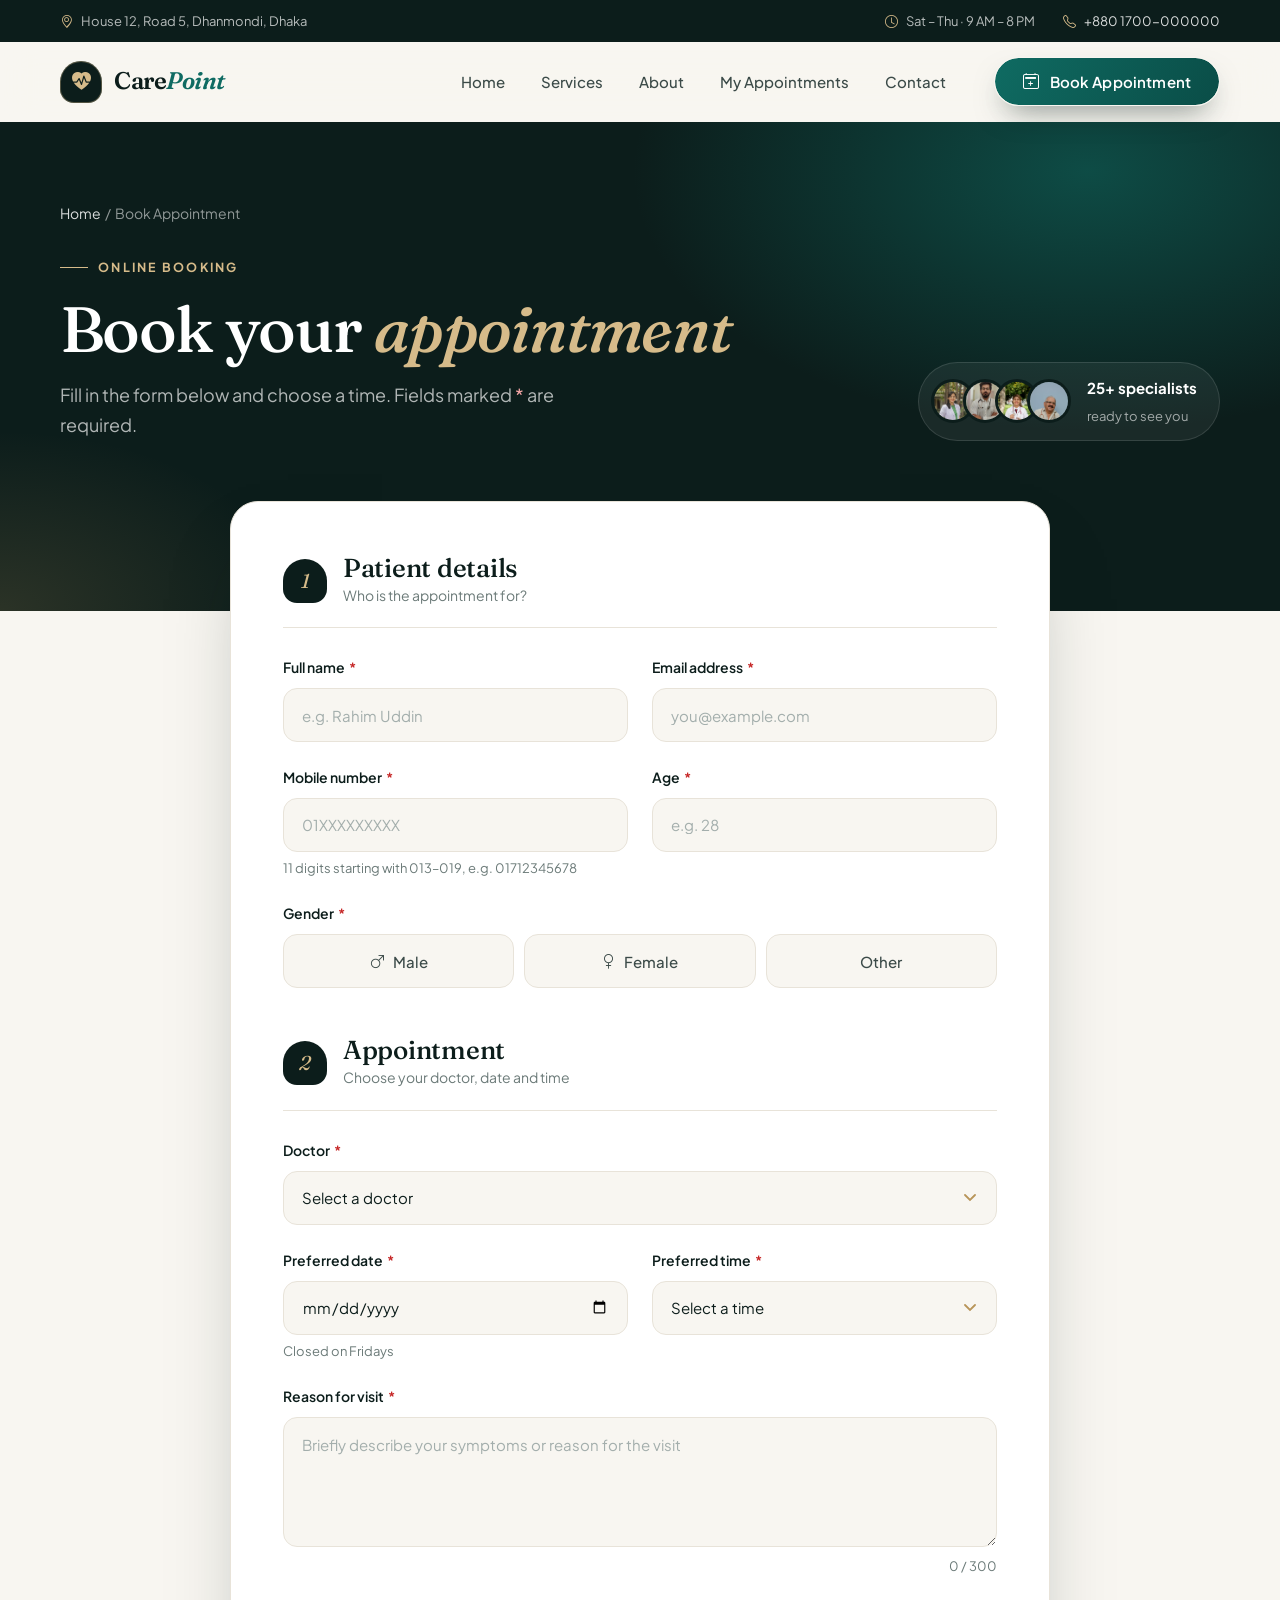
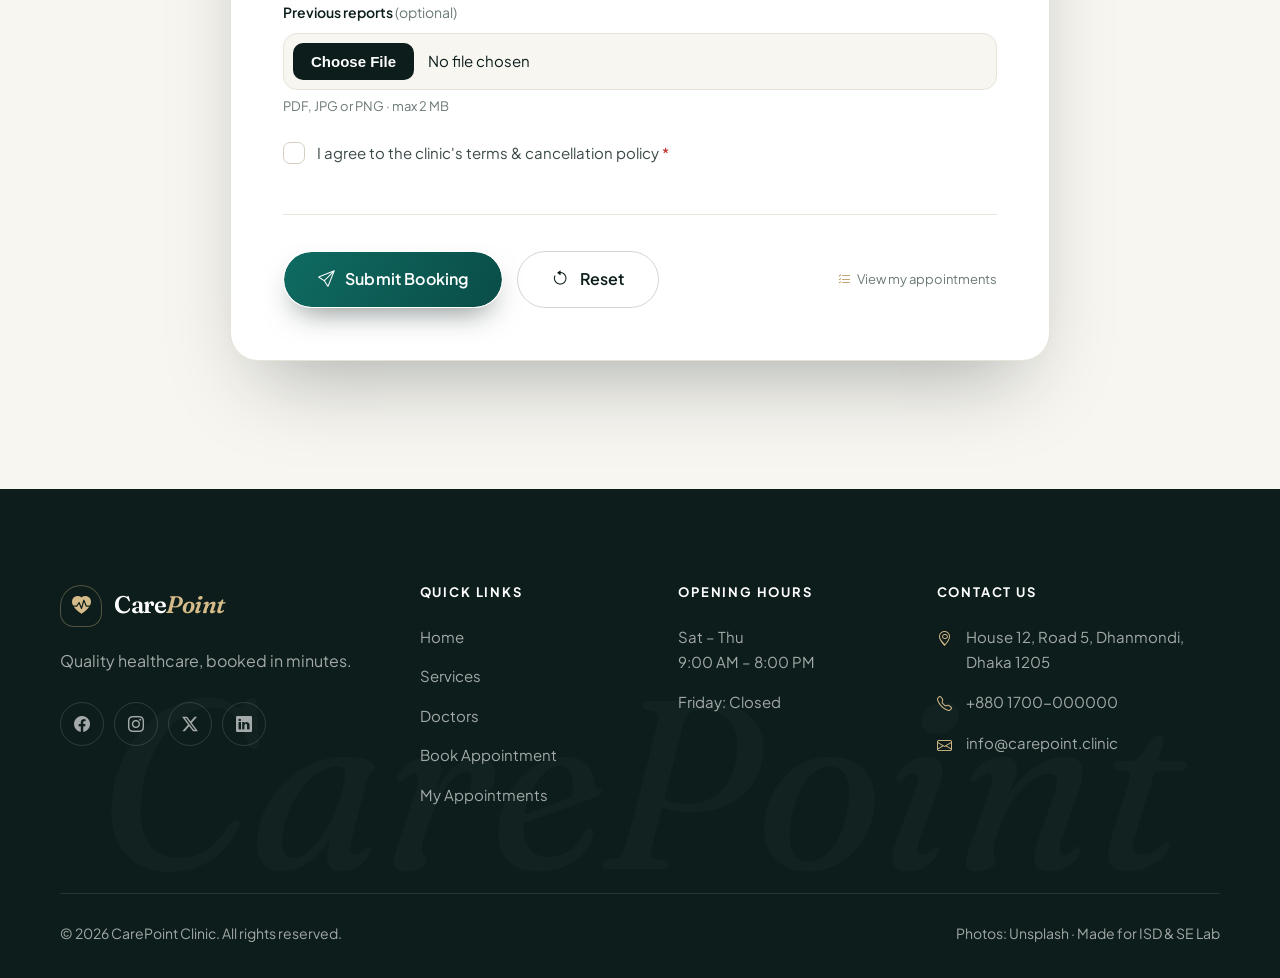
==== commit 0d0b9478: "Booking Upload field add" ====
--- a/book.html
+++ b/book.html
@@ -178,6 +178,12 @@
                 </div>
               </div>
               <div class="field col-full">
+                <label class="label" for="reports">Previous reports <span class="opt">(optional)</span></label>
+                <input class="control" type="file" id="reports" name="reports" accept=".pdf,.jpg,.jpeg,.png">
+                <div class="hint">PDF, JPG or PNG · max 2 MB</div>
+                <div class="error-msg" id="reports-error"></div>
+              </div>
+              <div class="field col-full">
                 <label class="check"><input type="checkbox" id="terms" name="terms"> <span>I agree to the clinic's terms &amp; cancellation policy <span class="req" style="color:var(--danger)">*</span></span></label>
                 <div class="error-msg" id="terms-error"></div>
               </div>
--- a/css/style.css
+++ b/css/style.css
@@ -1190,7 +1190,7 @@
   content: "CarePoint";
   position: absolute;
   left: 50%;
-  bottom: -60px;
+  bottom: 76px;
   transform: translateX(-50%);
   white-space: nowrap;
   font-family: var(--font-display);
@@ -2003,7 +2003,7 @@
    ========================================================================== */
 
 /* ----- Tablet + Mobile (< 1024px): hamburger navigation ----- */
-@media (max-width: 1023px) {
+@media (max-width: 1024px) {
   .nav-toggle {
     display: inline-flex;
   }
@@ -2062,8 +2062,16 @@
   }
 }
 
+@media (min-width: 1025px) and (max-width: 1200px){
+   .nav-menu {
+    gap: 5px;
+}
+}
+
+
+
 /* ----- Tablet: 768px – 1023px ----- */
-@media (min-width: 768px) and (max-width: 1023px) {
+@media (min-width: 768px) and (max-width: 1024px) {
   .container {
     padding: 0 36px;
   }
@@ -2458,10 +2466,10 @@
     padding: 72px 0 28px;
     margin-top: 88px;
   }
-  .footer::before {
-    font-size: 110px;
-    bottom: -24px;
-  }
+      .footer::before {
+        font-size: 75px;
+        bottom: 85px;
+    }
   .footer-grid {
     grid-template-columns: 1fr 1fr;
     gap: 40px 24px;
@@ -2597,3 +2605,17 @@
     width: 100%;
   }
 }
+
+/* attached report shown on My Appointments */
+.appt-file {
+  display: inline-flex;
+  align-items: center;
+  gap: 6px;
+  margin: 10px 0 0;
+  padding: 4px 12px;
+  border-radius: 999px;
+  background: var(--gold-50);
+  color: #8a6a33;
+  font-size: 13px;
+  overflow-wrap: anywhere;
+}
